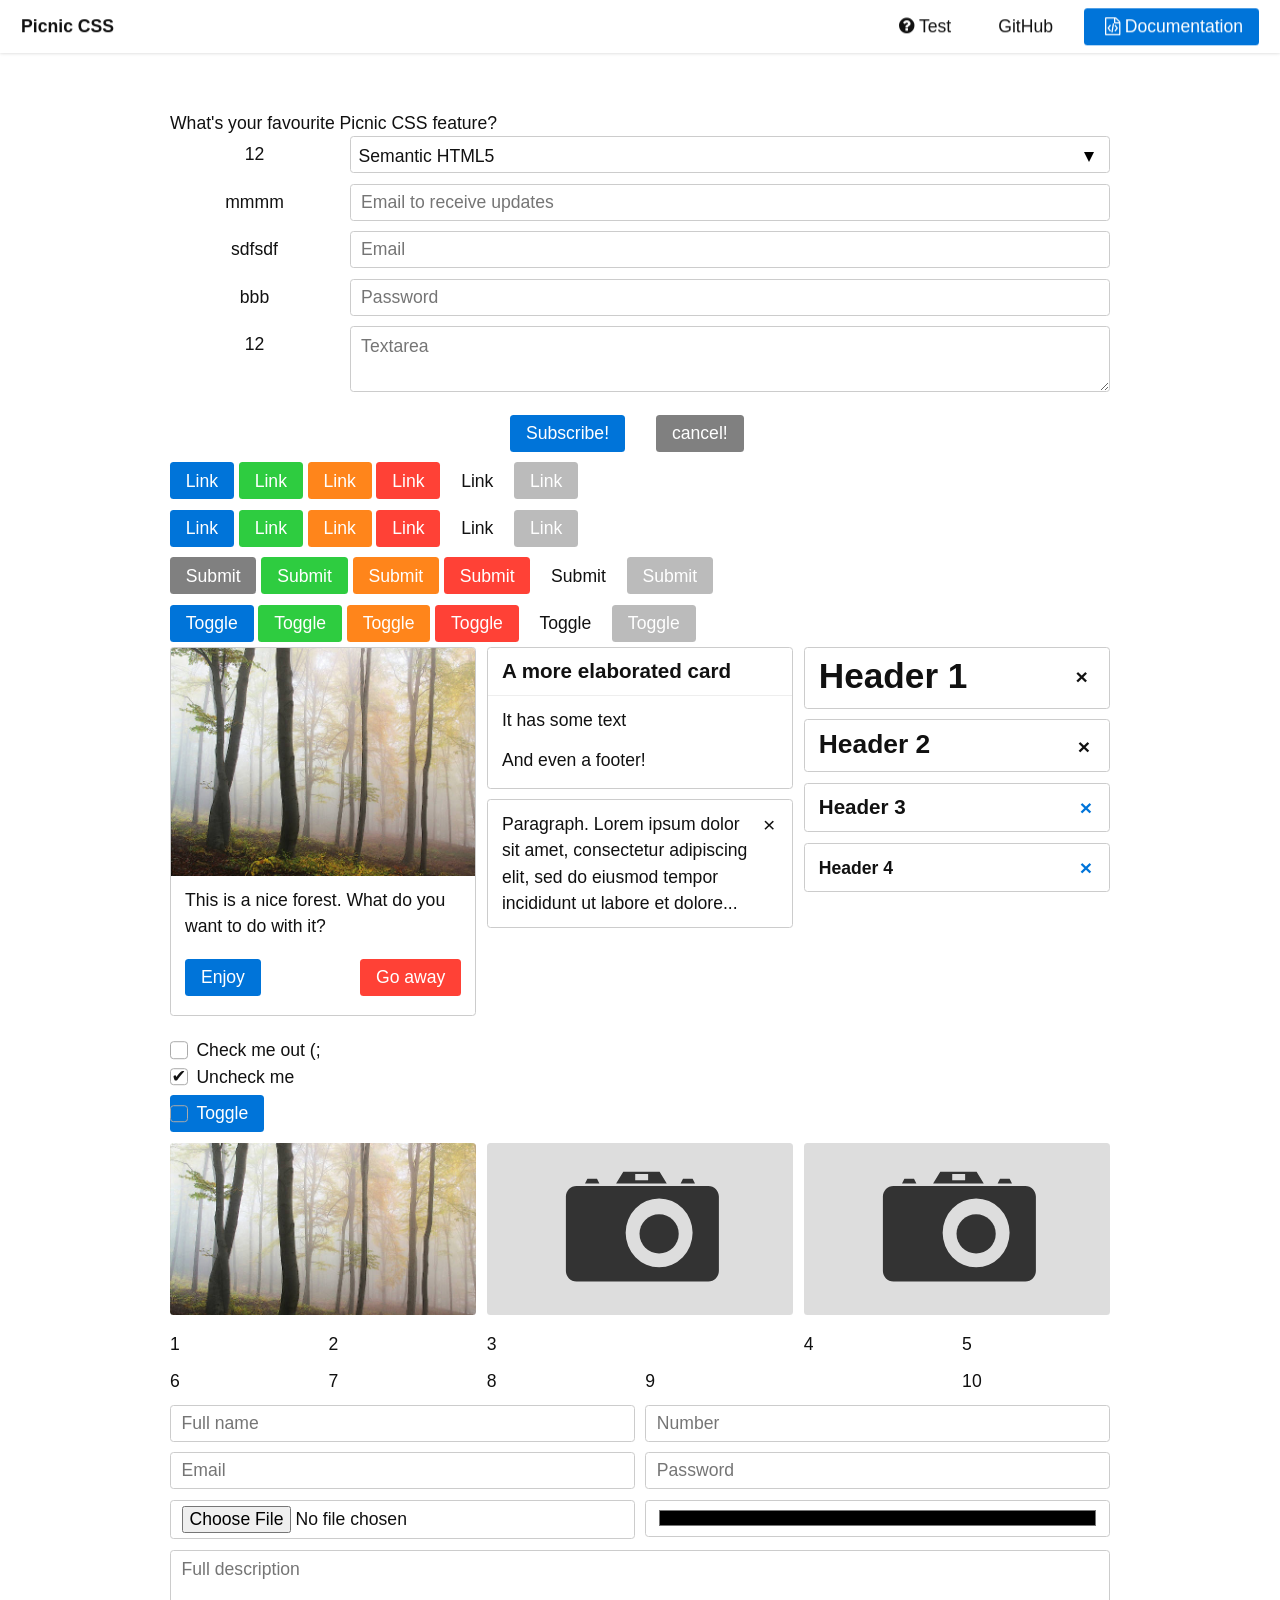
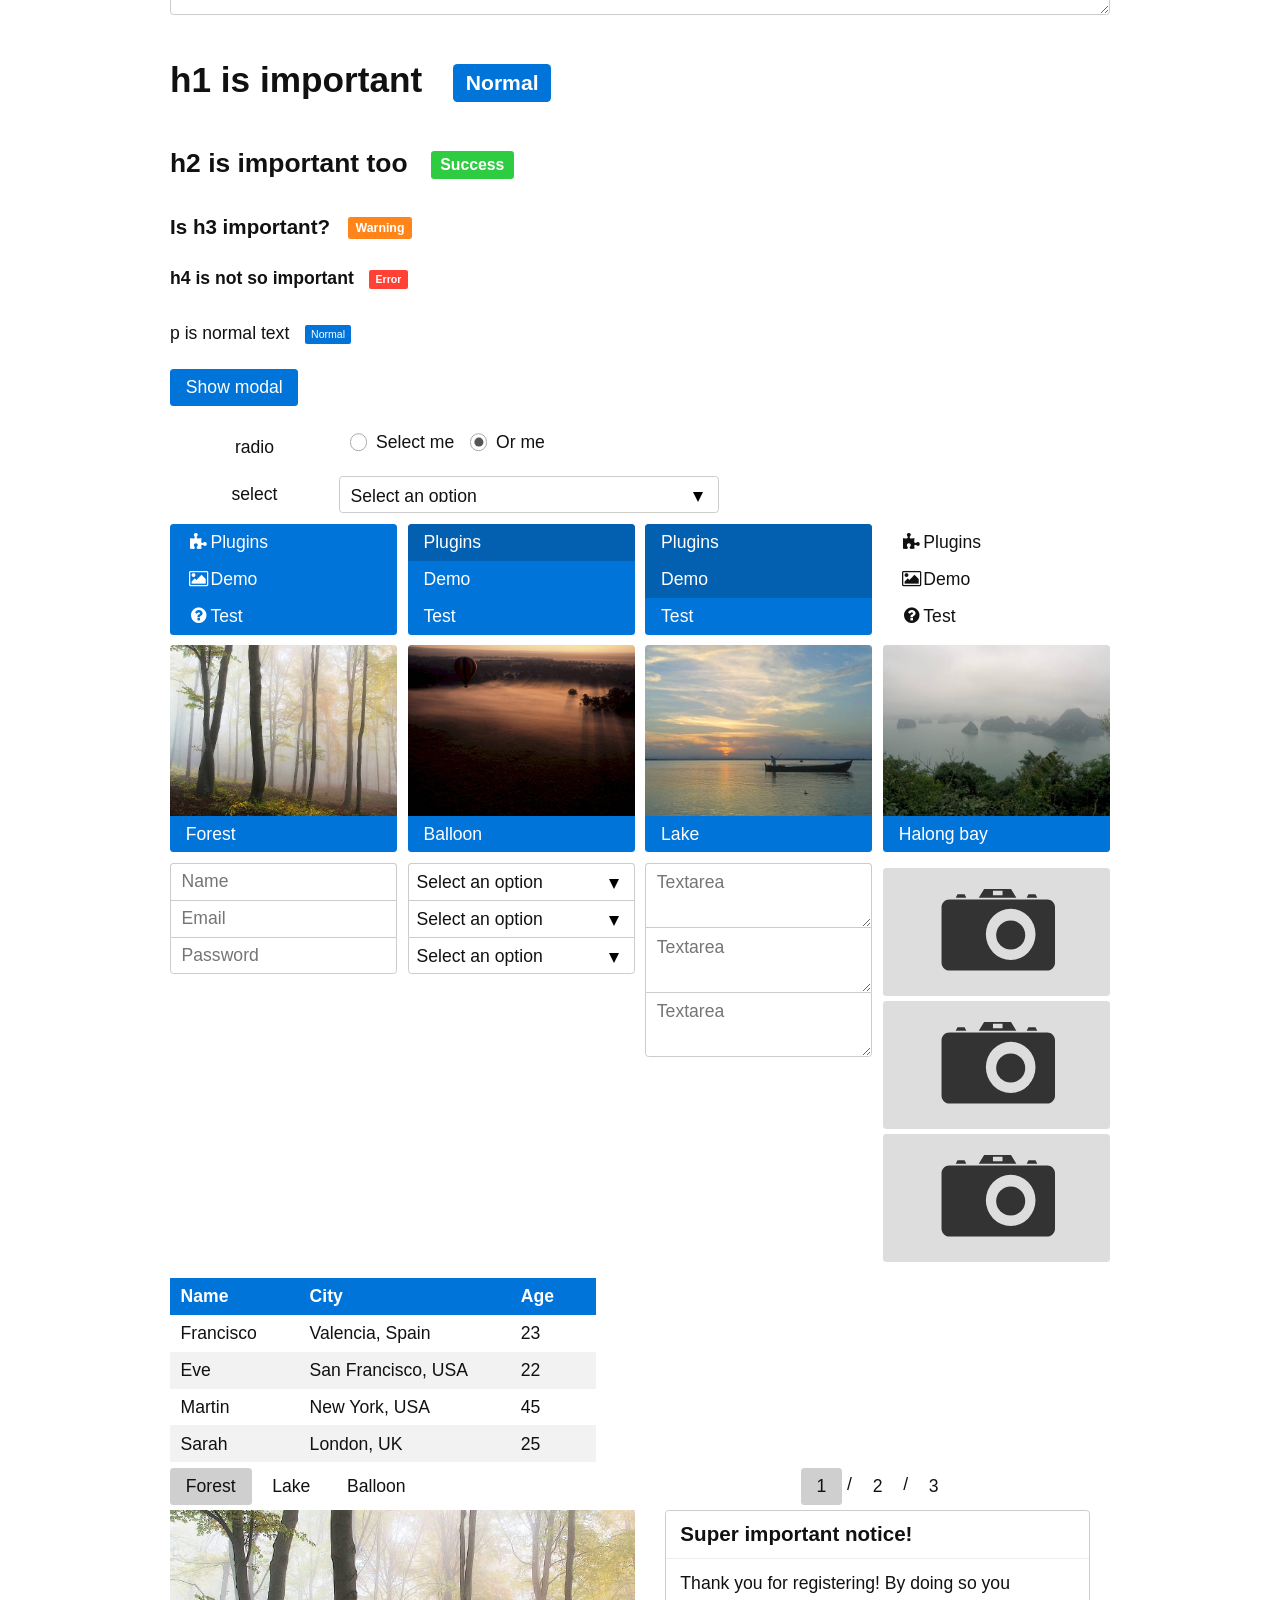
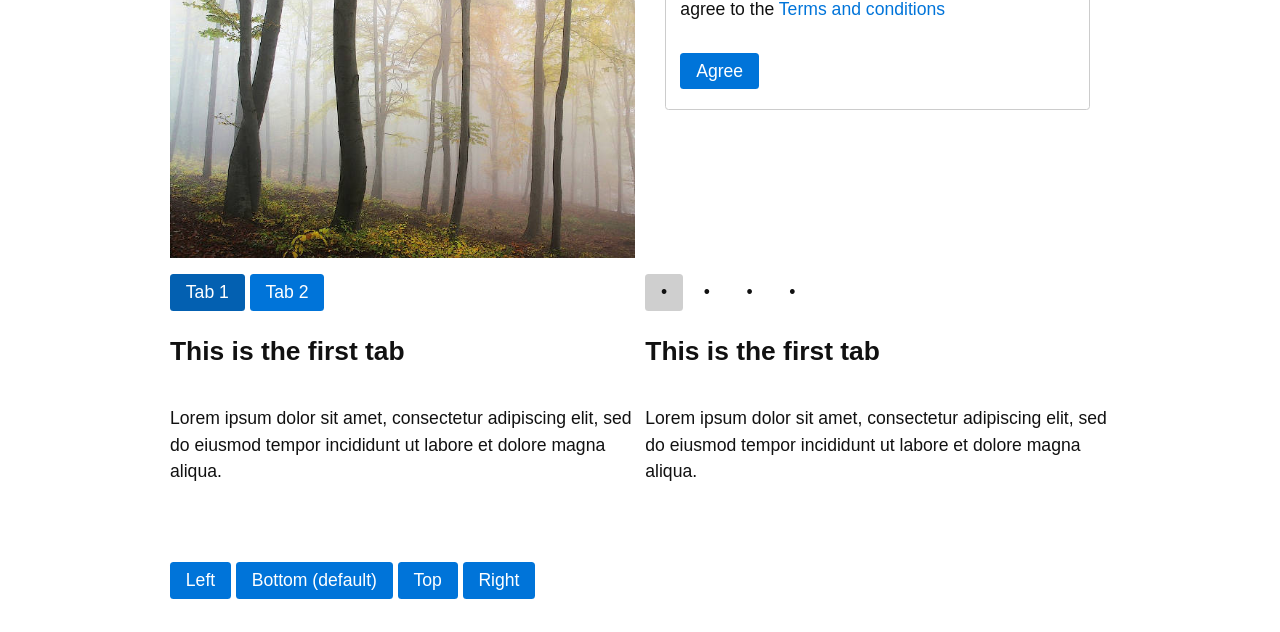
==== demo.html @ d418fdb7 "css" ====
<!DOCTYPE html>
<html lang="en">

<head>
    <title>Picnic CSS Testing</title>
    <meta charset="utf-8">
    <meta name="viewport" content="width=device-width, initial-scale=1">
    <meta name="keywords" content="css, library, picnic, picnicss, light">
    <meta name="description" content="A lightweight CSS library">
    <link rel="stylesheet" href="vendor/css/picnic.min.css">
    <link rel="stylesheet" href="vendor/css/fontello.css">
    <link rel="stylesheet" media="bogus">
    <link rel="stylesheet" href="css/main.css">

    <style>
        .intro {
            padding: 10px;
            max-width: 960px;
            width: 100%;
            margin: 100px auto 500px;
        }

        a.top {
            font-size: 0;
            position: fixed;
            bottom: 0;
            right: 40px;
            font-weight: bold;
            width: 40px;
            padding: .3em 0;
            margin-bottom: 0;
            border-radius: .3em .3em 0 0;
            transition: all .3s ease;
        }

        a.top.visible {
            font-size: 1em;
        }
    </style>

</head>

<body>
<nav>
    <a href="/" class="brand"><span>Picnic CSS</span></a><input id="bmenu" type="checkbox" class="show"><label
        for="bmenu"
        class="burger toggle pseudo button">menu</label>
    <div class="menu"><a href="/tests" class="pseudo button icon-help-circled">Test</a>
        <a href="https://github.com/franciscop/picnic" target="_blank"
           class="pseudo button icon-g">GitHub</a>
        <a href="/documentation"
           class="button icon-file-code">Documentation</a>
    </div>
</nav>


<main class="intro test" id="home">

    <form>
        What's your favourite Picnic CSS feature?


        <div class="form-group">
            <label for="">12</label>
            <div>
                <select name="feature">
                    <option value="semantic"> Semantic HTML5</option>
                    <option value="lightweight"> Lightweight</option>
                    <option value="css3"> Only CSS3</option>
                    <option value="responsive"> Responsive</option>
                </select>
            </div>

        </div>

        <div class="form-group">

            <label for="">
                mmmm
            </label>
            <div>
                <input type="email" placeholder="Email to receive updates">
            </div>

        </div>
        <div class="form-group">
            <label for="">sdfsdf</label>
            <input type="email" placeholder="Email">
        </div>
        <div class="form-group">
            <label for="">bbb</label>
            <input type="password" placeholder="Password">

        </div>

        <div class="form-group">

            <label for="">12</label>
            <div for="">
                <textarea placeholder="Textarea"></textarea>
            </div>

        </div>

        <div class="form-button">
            <button class="primary"> Subscribe!</button>
            <button class="normal"> cancel!</button>

        </div>

    </form>

    <div>
        <a class="button">Link</a>
        <a class="button success">Link</a>
        <a class="button warning">Link</a>
        <a class="button error">Link</a>
        <a class="button pseudo">Link</a>
        <a class="button" disabled="">Link</a>
    </div>
    <div>
        <a class="button">Link</a>
        <a class="button success">Link</a>
        <a class="button warning">Link</a>
        <a class="button error">Link</a>
        <a class="button pseudo">Link</a>
        <a class="button" disabled="">Link</a>
    </div>
    <div>
        <input type="submit" class="normal" value="Submit">
        <input type="submit" class="success" value="Submit">
        <input type="submit" class="warning" value="Submit">
        <input type="submit" class="error" value="Submit">
        <input type="submit" class="pseudo" value="Submit">
        <input disabled="" type="submit" value="Submit">
    </div>
    <div>
        <label>
            <input type="checkbox">
            <span class="toggle button">Toggle</span>
        </label>
        <label>
            <input type="checkbox">
            <span class="toggle button success">Toggle</span>
        </label>
        <label>
            <input type="checkbox">
            <span class="toggle button warning">Toggle</span>
        </label>
        <label>
            <input type="checkbox">
            <span class="toggle button error">Toggle</span>
        </label>
        <label>
            <input type="checkbox">
            <span class="toggle button pseudo">Toggle</span>
        </label>
        <label>
            <input disabled="" type="checkbox">
            <span disabled="" class="toggle button">Toggle</span>
        </label>


    </div>


    <div class="flex three">
        <div>
            <article class="card">
                <img src="web/img/forest.jpg">
                <section>This is a nice forest. What do you want to do with it?</section>
                <footer>
                    <button>Enjoy</button>
                    <button class="dangerous">Go away</button>
                </footer>
            </article>
        </div>
        <div>
            <article class="card">
                <header>
                    <h3>A more elaborated card</h3>
                </header>
                <section>It has some text</section>
                <footer>
                    And even a footer!
                </footer>
            </article>
            <div>
                <input type="checkbox" id="cardtoggle">
                <article class="card">
                    <p>Paragraph. Lorem ipsum dolor sit amet, consectetur adipiscing elit, sed do eiusmod tempor
                        incididunt ut labore
                        et dolore...</p>
                    <label for="cardtoggle" class="close">×
                    </label></article>
            </div>
        </div>
        <div>
            <input id="cardtoggle2" type="checkbox" name="name">
            <article class="card">
                <header>
                    <h1>Header 1</h1>
                    <label for="cardtoggle2" class="close">×
                    </label></header>
            </article>
            <input id="cardtoggle3" type="checkbox" name="name2">
            <article class="card">
                <header>
                    <h2>Header 2</h2>
                    <label for="cardtoggle3" class="close">×</label>
                </header>
            </article>
            <article class="card">
                <header>
                    <h3>Header 3</h3>
                    <a class="close">×</a>
                </header>
            </article>
            <article class="card">
                <header>
                    <h4>Header 4</h4>
                    <a class="close">×</a>
                </header>
            </article>
        </div>
    </div>

    <div>
        <label>
            <input type="checkbox">
            <span class="checkable">Check me out (;</span>
        </label>
        <div>
            <input id="checktest" type="checkbox" checked>
            <label for="checktest" class="checkable">Uncheck me</label>
        </div>

        <label>
            <input type="checkbox">
            <span class="toggle checkable button">Toggle</span>
        </label>
    </div>


    <div class="flex three">
        <div>
            <label class="dropimage" style="background-image: url('web/img/forest.jpg');">
                <input name="filea" title="Drop image or click me" type="file">
            </label>
        </div>
        <div>
            <label class="dropimage">
                <input name="fileb" title="Drop image or click me" type="file">
            </label>
        </div>
        <div>
            <label class="dropimage">
                <input name="filec" title="Drop image or click me" type="file">
            </label>
        </div>
    </div>

    <div class="flex two four-500 six-800 demo">
        <div><span>1</span></div>
        <div><span>2</span></div>
        <div class="full half-500 third-800"><span>3</span></div>
        <div><span>4</span></div>
        <div><span>5</span></div>
        <div><span>6</span></div>
        <div><span>7</span></div>
        <div><span>8</span></div>
        <div><span>9</span></div>
        <div class="off-half off-fourth-500 off-sixth-800"><span>10</span></div>
    </div>

    <div>

        <div class="flex two">
            <div>
                <input placeholder="Full name"/>
            </div>
            <div>
                <input type="number" placeholder="Number"/>
            </div>
        </div>
        <div class="flex two">
            <div>
                <input type="email" placeholder="Email"/>
            </div>
            <div>
                <input type="password" placeholder="Password"/>
            </div>
        </div>
        <div class="flex two">
            <div>
                <input type="file"/>
            </div>
            <div>
                <input type="color"/>
            </div>
        </div>

        <div class="flex one">
            <div>
                <textarea placeholder="Full description"></textarea>
            </div>
        </div>

    </div>

    <div>
        <h1>h1 is important
            <span class="label">Normal</span>
        </h1>
        <h2>h2 is important too
            <span class="label success">Success</span>
        </h2>
        <h3>Is h3 important?
            <span class="label warning">Warning</span>
        </h3>
        <h4>h4 is not so important
            <span class="label error">Error</span>
        </h4>
        <p>p is normal text
            <span class="label">Normal</span>
        </p>
    </div>


    <p>
        <label for="modal_1" class="button">
            Show modal
        </label>
    </p>

    <div class="modal">
        <input id="modal_1" type="checkbox"/>
        <label for="modal_1" class="overlay"></label>
        <article>
            <header>
                <h3>Great offer</h3>
                <label for="modal_1" class="close">×</label>
            </header>
            <section class="content">
                We have a special offer for you. I am sure you will love it! However this does look spammy...
            </section>
            <footer>
                <a class="button" href="#">See offer</a>
                <label for="modal_1" class="button dangerous">
                    Cancel
                </label>
            </footer>
        </article>
    </div>

    <form action="/">
        <div class="form-group">
            <label for="">radio</label>
            <div>
                <label>
                    <input type='radio' name="radiodemo">
                    <span class="checkable">Select me</span>
                </label>

                <label>
                    <input checked type='radio' name="radiodemo">
                    <span class="checkable">Or me</span>
                </label>
            </div>
        </div>
        <div class="form-group">
            <label>select</label>
            <div class="flex two">
                <select>
                    <option>Select an option</option>
                    <option>Good option</option>
                    <option>Nice option</option>
                    <option>Cheap option</option>
                </select>
            </div>
        </div>
    </form>

    <div class="flex four">
        <div>
            <span class="stack button icon-puzzle">Plugins</span>
            <span class="stack button icon-picture">Demo</span>
            <span class="stack button icon-help-circled">Test</span>
        </div>
        <div>
            <label class="stack">
                <input type="radio" name="stack" checked="">
                <span class="button toggle icon-puzzle">Plugins</span>
            </label>
            <label class="stack">
                <input type="radio" name="stack">
                <span class="button toggle icon-picture">Demo</span>
            </label>
            <label class="stack">
                <input type="radio" name="stack">
                <span class="button toggle icon-help-circled">Test</span>
            </label>
        </div>
        <div>
            <label class="stack">
                <input type="checkbox" checked="">
                <span class="button toggle icon-puzzle">Plugins</span>
            </label>
            <label class="stack">
                <input type="checkbox" checked="">
                <span class="button toggle icon-picture">Demo</span>
            </label>
            <label class="stack">
                <input type="checkbox">
                <span class="button toggle icon-help-circled">Test</span>
            </label>
        </div>
        <div>
            <span class="stack pseudo button icon-puzzle">Plugins</span>
            <span class="stack pseudo button icon-picture">Demo</span>
            <span class="stack pseudo button icon-help-circled">Test</span>
        </div>
    </div>

    <div class="flex four">
        <div>
            <img class="stack" src="web/img/forest.jpg">
            <a class="stack button">Forest</a>
        </div>
        <div>
            <img class="stack" src="web/img/balloon.jpg">
            <a class="stack button">Balloon</a>
        </div>
        <div>
            <img class="stack" src="web/img/lake.jpg">
            <a class="stack button">Lake</a>
        </div>
        <div>
            <img class="stack" src="web/img/halong.jpg">
            <a class="stack button">Halong bay</a>
        </div>
    </div>

    <div class="flex four">
        <div>
            <input class="stack" placeholder="Name">
            <input class="stack" type="email" placeholder="Email">
            <input class="stack" type="password" placeholder="Password">
        </div>
        <div>
            <select class="stack">
                <option>Select an option</option>
                <option>Good option</option>
                <option>Nice option</option>
                <option>Cheap option</option>
            </select>
            <select class="stack">
                <option>Select an option</option>
                <option>Good option</option>
                <option>Nice option</option>
                <option>Cheap option</option>
            </select>
            <select class="stack">
                <option>Select an option</option>
                <option>Good option</option>
                <option>Nice option</option>
                <option>Cheap option</option>
            </select>
        </div>
        <div>
            <textarea class="stack" placeholder="Textarea"></textarea>
            <textarea class="stack" placeholder="Textarea"></textarea>
            <textarea class="stack" placeholder="Textarea"></textarea>
        </div>
        <div>
            <label class="dropimage stack">
                <input name="filea" title="Drop image or click me" type="file">
            </label>
            <label class="dropimage stack">
                <input name="filea" title="Drop image or click me" type="file">
            </label>
            <label class="dropimage stack">
                <input name="filea" title="Drop image or click me" type="file">
            </label>
        </div>
    </div>

    <table class="primary">
        <thead>
        <tr>
            <th>Name</th>
            <th>City</th>
            <th>Age</th>
        </tr>
        </thead>
        <tbody>
        <tr>
            <td>Francisco</td>
            <td>Valencia, Spain</td>
            <td>23</td>
        </tr>
        <tr>
            <td>Eve</td>
            <td>San Francisco, USA</td>
            <td>22</td>
        </tr>
        <tr>
            <td>Martin</td>
            <td>New York, USA</td>
            <td>45</td>
        </tr>
        <tr>
            <td>Sarah</td>
            <td>London, UK</td>
            <td>25</td>
        </tr>
        </tbody>
    </table>


    <div class="flex two">
        <div>
            <div class="tabs three">
                <input id="tab-1" type="radio" name="tabgroupB" checked="">
                <label class="pseudo button toggle" for="tab-1">Forest</label>
                <input id="tab-2" type="radio" name="tabgroupB">
                <label class="pseudo button toggle" for="tab-2">Lake</label>
                <input id="tab-3" type="radio" name="tabgroupB">
                <label class="pseudo button toggle" for="tab-3">Balloon</label>
                <div class="row">
                    <div>
                        <img src="web/img/forest.jpg">
                    </div>

                    <div>
                        <img src="web/img/lake.jpg">
                    </div>

                    <div>
                        <img src="web/img/balloon.jpg">
                    </div>
                </div>
            </div>
        </div>
        <div>
            <div class="tabs three" style="text-align: center;">
                <input id="tabC-1" type="radio" name="tabgroupC" checked="">
                <label class="pseudo button toggle" for="tabC-1">1</label> /
                <input id="tabC-2" type="radio" name="tabgroupC">
                <label class="pseudo button toggle" for="tabC-2">2</label> /
                <input id="tabC-3" type="radio" name="tabgroupC">
                <label class="pseudo button toggle" for="tabC-3">3</label>
                <div class="row">
                    <div>
                        <div class="card" style="margin: 0 20px;">
                            <header>
                                <h3>Super important notice!</h3>
                            </header>
                            <p>Thank you for registering! By doing so you agree to the <a href="#">Terms and
                                conditions</a></p>
                            <footer>
                                <label class="button" for="tabC-2">Agree</label>
                            </footer>
                        </div>
                    </div>

                    <div>
                        <div class="card" style="margin: 0 20px;">
                            <header>
                                <h3>Your basic data</h3>
                            </header>
                            <section>
                                <input type="text" placeholder="Full Name">
                            </section>
                            <section>
                                <div class="select">
                                    <select>
                                        <option>Where did you find us?</option>
                                        <option>Facebook</option>
                                        <option>Twitter</option>
                                        <option>Linkedin</option>
                                    </select>
                                </div>
                            </section>
                            <footer>
                                <label class="button" for="tabC-3">Next</label>
                                <label class="button dangerous" for="tabC-1">Back</label>
                            </footer>
                        </div>
                    </div>

                    <div>
                        <div class="card" style="margin: 0 20px;">
                            <header>
                                <h3>Create account</h3>
                            </header>
                            <section>
                                <input type="email" placeholder="Email">
                            </section>
                            <section>
                                <input type="password" placeholder="Password">
                            </section>
                            <footer>
                                <button class="success">Finish!</button>
                                <label class="button dangerous" for="tabC-2">Back</label>
                            </footer>
                        </div>
                    </div>
                </div>
            </div>
        </div>


        <div>
            <div class="tabs two">
                <input id="tabA-1" type="radio" name="tabgroupA" checked="">
                <label class="button toggle" for="tabA-1">Tab 1</label>
                <input id="tabA-2" type="radio" name="tabgroupA">
                <label class="button toggle" for="tabA-2">Tab 2</label>
                <div class="row">
                    <div class="tab">
                        <div>
                            <h2>This is the first tab</h2>
                            <p>
                                Lorem ipsum dolor sit amet, consectetur adipiscing elit, sed do eiusmod tempor
                                incididunt ut labore et dolore magna aliqua.
                            </p>
                        </div>
                    </div>

                    <div class="tab">
                        <div>
                            <h2>This is the second tab</h2>
                            <p>
                                Ut enim ad minim veniam, quis nostrud exercitation ullamco laboris nisi ut aliquip
                                ex ea commodo consequat. Duis aute irure
                                dolor in reprehenderit in voluptate velit esse cillum dolore eu fugiat nulla
                                pariatur.
                            </p>
                        </div>
                    </div>
                </div>
            </div>

        </div>
        <div>

            <div class="tabs four">
                <input id="tabD-1" type="radio" name="tabgroupD" checked="">
                <label class="pseudo button toggle" for="tabD-1">•</label>
                <input id="tabD-2" type="radio" name="tabgroupD">
                <label class="pseudo button toggle" for="tabD-2">•</label>
                <input id="tabD-3" type="radio" name="tabgroupD">
                <label class="pseudo button toggle" for="tabD-3">•</label>
                <input id="tabD-4" type="radio" name="tabgroupD">
                <label class="pseudo button toggle" for="tabD-4">•</label>
                <div class="row">
                    <div class="tab">
                        <div>
                            <h2>This is the first tab</h2>
                            <p>
                                Lorem ipsum dolor sit amet, consectetur adipiscing elit, sed do eiusmod tempor
                                incididunt ut labore et dolore magna aliqua.
                            </p>
                        </div>
                    </div>

                    <div class="tab">
                        <div>
                            <h2>This is the second tab</h2>
                            <p>
                                Ut enim ad minim veniam, quis nostrud exercitation ullamco laboris nisi ut aliquip
                                ex ea commodo consequat. Duis aute irure
                                dolor in reprehenderit in voluptate velit esse cillum dolore eu fugiat nulla
                                pariatur.
                            </p>
                        </div>
                    </div>
                    <div class="tab">
                        <div>
                            <h2>This is the third tab</h2>
                            <p>
                                Lorem ipsum dolor sit amet, consectetur adipiscing elit, sed do eiusmod tempor
                                incididunt ut labore et dolore magna aliqua.
                            </p>
                        </div>
                    </div>

                    <div class="tab">
                        <div>
                            <h2>This is the fourth tab</h2>
                            <p>
                                Ut enim ad minim veniam, quis nostrud exercitation ullamco laboris nisi ut aliquip
                                ex ea commodo consequat. Duis aute irure
                                dolor in reprehenderit in voluptate velit esse cillum dolore eu fugiat nulla
                                pariatur.
                            </p>
                        </div>
                    </div>
                </div>
            </div>
        </div>
    </div>


    <p>
        <button data-tooltip="This is a great tooltip" class="tooltip-left">
            Left
        </button>
        <button data-tooltip="This is a great tooltip">
            Bottom (default)
        </button>
        <button data-tooltip="This is a great tooltip" class="tooltip-top">
            Top
        </button>
        <button data-tooltip="This is a great tooltip" class="tooltip-right">
            Right
        </button>
    </p>

</main>

<a href="#home" tabindex="-1" class="top button ">▲</a>

</body>

<script src="http://libs.baidu.com/jquery/1.9.1/jquery.min.js"></script>
<script>window.jQuery || document.write('<script src="js/vendor/jquery.min.js"><\/script>')</script>
<script src="js/util.js"></script>

<script>

    $([window]).on('scroll', function () {
        var top = this.scrollY || document.documentElement.scrollTop;
        console.log(top)
        $('.top').toggleClass('visible', top > 1000);
    }).trigger('scroll');

</script>
</html>
---- vendor/css/picnic.min.css ----
/* Picnic CSS v6.4.0 http://picnicss.com/ */
html{font-family:sans-serif;-ms-text-size-adjust:100%;-webkit-text-size-adjust:100%}body{margin:0}article,aside,details,figcaption,figure,footer,header,hgroup,main,nav,section,summary{display:block}audio,canvas,progress,video{display:inline-block;vertical-align:baseline}audio:not([controls]){display:none;height:0}[hidden],template{display:none}a{background:transparent}a:active,a:hover{outline:0}abbr[title]{border-bottom:1px dotted}b,strong{font-weight:bold}dfn{font-style:italic}h1{font-size:2em;margin:0.67em 0}mark{background:#ff0;color:#000}small{font-size:80%}sub,sup{font-size:75%;line-height:0;position:relative;vertical-align:baseline}sup{top:-0.5em}sub{bottom:-0.25em}img{border:0}svg:not(:root){overflow:hidden}figure{margin:1em 40px}hr{-moz-box-sizing:content-box;box-sizing:content-box;height:0}pre{overflow:auto}code,kbd,pre,samp{font-family:monospace, monospace;font-size:1em}button,input,optgroup,select,textarea{color:inherit;font:inherit;margin:0}button{overflow:visible}button,select{text-transform:none}button,html input[type="button"],input[type="reset"],input[type="submit"]{-webkit-appearance:button;cursor:pointer}button[disabled],input[disabled]{cursor:default}button::-moz-focus-inner,input::-moz-focus-inner{border:0;padding:0}input{line-height:normal}input[type="checkbox"],input[type="radio"]{box-sizing:border-box;padding:0}input[type="number"]::-webkit-inner-spin-button,input[type="number"]::-webkit-outer-spin-button{height:auto}input[type="search"]::-webkit-search-cancel-button,input[type="search"]::-webkit-search-decoration{-webkit-appearance:none}fieldset{border:0;padding:0}legend{border:0;padding:0}textarea{overflow:auto}optgroup{font-weight:bold}table{border-collapse:collapse;border-spacing:0}td,th{padding:0}*{box-sizing:inherit}html,body{font-family:Arial, Helvetica, sans-serif;box-sizing:border-box;height:100%}body{color:#111;font-size:1.1em;line-height:1.5;background:#fff}main{display:block}h1,h2,h3,h4,h5,h6{margin:0;padding:.6em 0}li{margin:0 0 .3em}a{color:#0074d9;text-decoration:none;box-shadow:none;transition:all 0.3s}code{padding:.3em .6em;font-size:.8em;background:#f5f5f5}pre{text-align:left;padding:.3em .6em;background:#f5f5f5;border-radius:.2em}pre code{padding:0}blockquote{padding:0 0 0 1em;margin:0 0 0 .1em;box-shadow:inset 5px 0 rgba(17,17,17,0.3)}label{cursor:pointer}[class^="icon-"]:before,[class*=" icon-"]:before{margin:0 .6em 0 0}i[class^="icon-"]:before,i[class*=" icon-"]:before{margin:0}.label,[data-tooltip]:after,button,.button,[type=submit],.dropimage{display:inline-block;text-align:center;margin:0;padding:.3em .9em;vertical-align:middle;background:#0074d9;color:#fff;border:0;border-radius:.2em;width:auto;-webkit-touch-callout:none;-webkit-user-select:none;-khtml-user-select:none;-moz-user-select:none;-ms-user-select:none;user-select:none}.success.label,.success[data-tooltip]:after,button.success,.success.button,.success[type=submit],.success.dropimage{background:#2ecc40}.warning.label,.warning[data-tooltip]:after,button.warning,.warning.button,.warning[type=submit],.warning.dropimage{background:#ff851b}.error.label,.error[data-tooltip]:after,button.error,.error.button,.error[type=submit],.error.dropimage{background:#ff4136}.pseudo.label,.pseudo[data-tooltip]:after,button.pseudo,.pseudo.button,.pseudo[type=submit],.pseudo.dropimage{background:transparent;color:#111}.label,[data-tooltip]:after{font-size:.6em;padding:.4em .6em;margin-left:1em;line-height:1}button,.button,[type=submit],.dropimage{margin:.3em 0;cursor:pointer;transition:all 0.3s;border-radius:.2em;height:auto;box-shadow:0 0 transparent inset}button:hover,.button:hover,[type=submit]:hover,.dropimage:hover,button:focus,.button:focus,[type=submit]:focus,.dropimage:focus{box-shadow:inset 0 0 0 99em rgba(255,255,255,0.2);border:0}button.pseudo:hover,.pseudo.button:hover,.pseudo[type=submit]:hover,.pseudo.dropimage:hover,button.pseudo:focus,.pseudo.button:focus,.pseudo[type=submit]:focus,.pseudo.dropimage:focus{box-shadow:inset 0 0 0 99em rgba(17,17,17,0.1)}button.active,.active.button,.active[type=submit],.active.dropimage,button:active,.button:active,[type=submit]:active,.dropimage:active,button.pseudo:active,.pseudo.button:active,.pseudo[type=submit]:active,.pseudo.dropimage:active{box-shadow:inset 0 0 0 99em rgba(17,17,17,0.2)}button[disabled],[disabled].button,[disabled][type=submit],[disabled].dropimage{cursor:default;box-shadow:none;background:#bbb}:checked+.toggle,:checked+.toggle:hover{box-shadow:inset 0 0 0 99em rgba(17,17,17,0.2)}[type]+.toggle{padding:.3em .9em;margin-right:0}[type]+.toggle:after,[type]+.toggle:before{display:none}input,textarea,.select select{line-height:1.5;margin:0;height:2.1em;padding:.3em .6em;border:1px solid #ccc;background-color:#fff;border-radius:.2em;transition:all 0.3s;width:100%}input:focus,textarea:focus,.select select:focus{border:1px solid #0074d9;outline:0}textarea{height:auto}[type=file],[type=color]{cursor:pointer}[type=file]{height:auto}select{background:#fff url([data-uri]) no-repeat scroll 95% center/10px 15px;background-position:calc(100% - 15px) center;border:1px solid #ccc;border-radius:.2em;cursor:pointer;width:100%;height:2.1em;box-sizing:border-box;padding:.3em .45em;transition:all .3s;-moz-appearance:none;-webkit-appearance:none;appearance:none}select::-ms-expand{display:none}select:focus,select:active{border:1px solid #0074d9;transition:outline 0s}select:-moz-focusring{color:transparent;text-shadow:0 0 0 #111}select option{font-size:inherit;padding:.3em .45em}[type=radio],[type=checkbox]{opacity:0;width:0;position:absolute;display:inline-block}[type=radio]+.checkable:hover:before,[type=checkbox]+.checkable:hover:before,[type=radio]:focus+.checkable:before,[type=checkbox]:focus+.checkable:before{border:1px solid #0074d9}[type=radio]+.checkable,[type=checkbox]+.checkable{position:relative;cursor:pointer;padding-left:1.5em;margin-right:.6em}[type=radio]+.checkable:before,[type=checkbox]+.checkable:before,[type=radio]+.checkable:after,[type=checkbox]+.checkable:after{content:'';position:absolute;display:inline-block;left:0;top:50%;transform:translateY(-50%);font-size:1em;line-height:1em;color:transparent;font-family:sans;text-align:center;box-sizing:border-box;width:1em;height:1em;border-radius:50%;transition:all 0.3s}[type=radio]+.checkable:before,[type=checkbox]+.checkable:before{border:1px solid #aaa}[type=radio]:checked+.checkable:after,[type=checkbox]:checked+.checkable:after{background:#555;transform:scale(0.5) translateY(-100%)}[type=checkbox]+.checkable:before{border-radius:.2em}[type=checkbox]+.checkable:after{content:"✔";background:none;transform:scale(2) translateY(-25%);visibility:hidden;opacity:0}[type=checkbox]:checked+.checkable:after{color:#111;background:none;transform:translateY(-50%);transition:all 0.3s;visibility:visible;opacity:1}table{text-align:left}td,th{padding:.3em 2.4em .3em .6em}th{text-align:left;font-weight:900;color:#fff;background-color:#0074d9}.success th{background-color:#2ecc40}.warning th{background-color:#ff851b}.error th{background-color:#ff4136}.dull th{background-color:#aaa}tr:nth-child(even){background:rgba(0,0,0,0.05)}.flex{display:-ms-flexbox;display:flex;margin-left:-0.6em;width:calc(100% + .6em);flex-wrap:wrap;transition:all .3s ease}.flex>*{box-sizing:border-box;flex:1 1 auto;padding-left:.6em;padding-bottom:.6em}.flex[class*="one"]>*,.flex[class*="two"]>*,.flex[class*="three"]>*,.flex[class*="four"]>*,.flex[class*="five"]>*,.flex[class*="six"]>*,.flex[class*="seven"]>*,.flex[class*="eight"]>*,.flex[class*="nine"]>*,.flex[class*="ten"]>*,.flex[class*="eleven"]>*,.flex[class*="twelve"]>*{flex-grow:0}.flex.grow>*{flex-grow:1}.center{justify-content:center}.one>*{width:100%}.two>*{width:50%}.three>*{width:33.33333%}.four>*{width:25%}.five>*{width:20%}.six>*{width:16.66666%}.seven>*{width:14.28571%}.eight>*{width:12.5%}.nine>*{width:11.11111%}.ten>*{width:10%}.eleven>*{width:9.09091%}.twelve>*{width:8.33333%}@media all and (min-width: 500px){.one-500>*{width:100%}.two-500>*{width:50%}.three-500>*{width:33.33333%}.four-500>*{width:25%}.five-500>*{width:20%}.six-500>*{width:16.66666%}.seven-500>*{width:14.28571%}.eight-500>*{width:12.5%}.nine-500>*{width:11.11111%}.ten-500>*{width:10%}.eleven-500>*{width:9.09091%}.twelve-500>*{width:8.33333%}}@media all and (min-width: 600px){.one-600>*{width:100%}.two-600>*{width:50%}.three-600>*{width:33.33333%}.four-600>*{width:25%}.five-600>*{width:20%}.six-600>*{width:16.66666%}.seven-600>*{width:14.28571%}.eight-600>*{width:12.5%}.nine-600>*{width:11.11111%}.ten-600>*{width:10%}.eleven-600>*{width:9.09091%}.twelve-600>*{width:8.33333%}}@media all and (min-width: 700px){.one-700>*{width:100%}.two-700>*{width:50%}.three-700>*{width:33.33333%}.four-700>*{width:25%}.five-700>*{width:20%}.six-700>*{width:16.66666%}.seven-700>*{width:14.28571%}.eight-700>*{width:12.5%}.nine-700>*{width:11.11111%}.ten-700>*{width:10%}.eleven-700>*{width:9.09091%}.twelve-700>*{width:8.33333%}}@media all and (min-width: 800px){.one-800>*{width:100%}.two-800>*{width:50%}.three-800>*{width:33.33333%}.four-800>*{width:25%}.five-800>*{width:20%}.six-800>*{width:16.66666%}.seven-800>*{width:14.28571%}.eight-800>*{width:12.5%}.nine-800>*{width:11.11111%}.ten-800>*{width:10%}.eleven-800>*{width:9.09091%}.twelve-800>*{width:8.33333%}}@media all and (min-width: 900px){.one-900>*{width:100%}.two-900>*{width:50%}.three-900>*{width:33.33333%}.four-900>*{width:25%}.five-900>*{width:20%}.six-900>*{width:16.66666%}.seven-900>*{width:14.28571%}.eight-900>*{width:12.5%}.nine-900>*{width:11.11111%}.ten-900>*{width:10%}.eleven-900>*{width:9.09091%}.twelve-900>*{width:8.33333%}}@media all and (min-width: 1000px){.one-1000>*{width:100%}.two-1000>*{width:50%}.three-1000>*{width:33.33333%}.four-1000>*{width:25%}.five-1000>*{width:20%}.six-1000>*{width:16.66666%}.seven-1000>*{width:14.28571%}.eight-1000>*{width:12.5%}.nine-1000>*{width:11.11111%}.ten-1000>*{width:10%}.eleven-1000>*{width:9.09091%}.twelve-1000>*{width:8.33333%}}@media all and (min-width: 1100px){.one-1100>*{width:100%}.two-1100>*{width:50%}.three-1100>*{width:33.33333%}.four-1100>*{width:25%}.five-1100>*{width:20%}.six-1100>*{width:16.66666%}.seven-1100>*{width:14.28571%}.eight-1100>*{width:12.5%}.nine-1100>*{width:11.11111%}.ten-1100>*{width:10%}.eleven-1100>*{width:9.09091%}.twelve-1100>*{width:8.33333%}}@media all and (min-width: 1200px){.one-1200>*{width:100%}.two-1200>*{width:50%}.three-1200>*{width:33.33333%}.four-1200>*{width:25%}.five-1200>*{width:20%}.six-1200>*{width:16.66666%}.seven-1200>*{width:14.28571%}.eight-1200>*{width:12.5%}.nine-1200>*{width:11.11111%}.ten-1200>*{width:10%}.eleven-1200>*{width:9.09091%}.twelve-1200>*{width:8.33333%}}@media all and (min-width: 1300px){.one-1300>*{width:100%}.two-1300>*{width:50%}.three-1300>*{width:33.33333%}.four-1300>*{width:25%}.five-1300>*{width:20%}.six-1300>*{width:16.66666%}.seven-1300>*{width:14.28571%}.eight-1300>*{width:12.5%}.nine-1300>*{width:11.11111%}.ten-1300>*{width:10%}.eleven-1300>*{width:9.09091%}.twelve-1300>*{width:8.33333%}}@media all and (min-width: 1400px){.one-1400>*{width:100%}.two-1400>*{width:50%}.three-1400>*{width:33.33333%}.four-1400>*{width:25%}.five-1400>*{width:20%}.six-1400>*{width:16.66666%}.seven-1400>*{width:14.28571%}.eight-1400>*{width:12.5%}.nine-1400>*{width:11.11111%}.ten-1400>*{width:10%}.eleven-1400>*{width:9.09091%}.twelve-1400>*{width:8.33333%}}@media all and (min-width: 1500px){.one-1500>*{width:100%}.two-1500>*{width:50%}.three-1500>*{width:33.33333%}.four-1500>*{width:25%}.five-1500>*{width:20%}.six-1500>*{width:16.66666%}.seven-1500>*{width:14.28571%}.eight-1500>*{width:12.5%}.nine-1500>*{width:11.11111%}.ten-1500>*{width:10%}.eleven-1500>*{width:9.09091%}.twelve-1500>*{width:8.33333%}}@media all and (min-width: 1600px){.one-1600>*{width:100%}.two-1600>*{width:50%}.three-1600>*{width:33.33333%}.four-1600>*{width:25%}.five-1600>*{width:20%}.six-1600>*{width:16.66666%}.seven-1600>*{width:14.28571%}.eight-1600>*{width:12.5%}.nine-1600>*{width:11.11111%}.ten-1600>*{width:10%}.eleven-1600>*{width:9.09091%}.twelve-1600>*{width:8.33333%}}@media all and (min-width: 1700px){.one-1700>*{width:100%}.two-1700>*{width:50%}.three-1700>*{width:33.33333%}.four-1700>*{width:25%}.five-1700>*{width:20%}.six-1700>*{width:16.66666%}.seven-1700>*{width:14.28571%}.eight-1700>*{width:12.5%}.nine-1700>*{width:11.11111%}.ten-1700>*{width:10%}.eleven-1700>*{width:9.09091%}.twelve-1700>*{width:8.33333%}}@media all and (min-width: 1800px){.one-1800>*{width:100%}.two-1800>*{width:50%}.three-1800>*{width:33.33333%}.four-1800>*{width:25%}.five-1800>*{width:20%}.six-1800>*{width:16.66666%}.seven-1800>*{width:14.28571%}.eight-1800>*{width:12.5%}.nine-1800>*{width:11.11111%}.ten-1800>*{width:10%}.eleven-1800>*{width:9.09091%}.twelve-1800>*{width:8.33333%}}@media all and (min-width: 1900px){.one-1900>*{width:100%}.two-1900>*{width:50%}.three-1900>*{width:33.33333%}.four-1900>*{width:25%}.five-1900>*{width:20%}.six-1900>*{width:16.66666%}.seven-1900>*{width:14.28571%}.eight-1900>*{width:12.5%}.nine-1900>*{width:11.11111%}.ten-1900>*{width:10%}.eleven-1900>*{width:9.09091%}.twelve-1900>*{width:8.33333%}}@media all and (min-width: 2000px){.one-2000>*{width:100%}.two-2000>*{width:50%}.three-2000>*{width:33.33333%}.four-2000>*{width:25%}.five-2000>*{width:20%}.six-2000>*{width:16.66666%}.seven-2000>*{width:14.28571%}.eight-2000>*{width:12.5%}.nine-2000>*{width:11.11111%}.ten-2000>*{width:10%}.eleven-2000>*{width:9.09091%}.twelve-2000>*{width:8.33333%}}.full{width:100%}.half{width:50%}.third{width:33.33333%}.two-third{width:66.66666%}.fourth{width:25%}.three-fourth{width:75%}.fifth{width:20%}.two-fifth{width:40%}.three-fifth{width:60%}.four-fifth{width:80%}.sixth{width:16.66666%}.none{display:none}@media all and (min-width: 500px){.full-500{width:100%;display:block}.half-500{width:50%;display:block}.third-500{width:33.33333%;display:block}.two-third-500{width:66.66666%;display:block}.fourth-500{width:25%;display:block}.three-fourth-500{width:75%;display:block}.fifth-500{width:20%;display:block}.two-fifth-500{width:40%;display:block}.three-fifth-500{width:60%;display:block}.four-fifth-500{width:80%;display:block}.sixth-500{width:16.66666%;display:block}}@media all and (min-width: 600px){.full-600{width:100%;display:block}.half-600{width:50%;display:block}.third-600{width:33.33333%;display:block}.two-third-600{width:66.66666%;display:block}.fourth-600{width:25%;display:block}.three-fourth-600{width:75%;display:block}.fifth-600{width:20%;display:block}.two-fifth-600{width:40%;display:block}.three-fifth-600{width:60%;display:block}.four-fifth-600{width:80%;display:block}.sixth-600{width:16.66666%;display:block}}@media all and (min-width: 700px){.full-700{width:100%;display:block}.half-700{width:50%;display:block}.third-700{width:33.33333%;display:block}.two-third-700{width:66.66666%;display:block}.fourth-700{width:25%;display:block}.three-fourth-700{width:75%;display:block}.fifth-700{width:20%;display:block}.two-fifth-700{width:40%;display:block}.three-fifth-700{width:60%;display:block}.four-fifth-700{width:80%;display:block}.sixth-700{width:16.66666%;display:block}}@media all and (min-width: 800px){.full-800{width:100%;display:block}.half-800{width:50%;display:block}.third-800{width:33.33333%;display:block}.two-third-800{width:66.66666%;display:block}.fourth-800{width:25%;display:block}.three-fourth-800{width:75%;display:block}.fifth-800{width:20%;display:block}.two-fifth-800{width:40%;display:block}.three-fifth-800{width:60%;display:block}.four-fifth-800{width:80%;display:block}.sixth-800{width:16.66666%;display:block}}@media all and (min-width: 900px){.full-900{width:100%;display:block}.half-900{width:50%;display:block}.third-900{width:33.33333%;display:block}.two-third-900{width:66.66666%;display:block}.fourth-900{width:25%;display:block}.three-fourth-900{width:75%;display:block}.fifth-900{width:20%;display:block}.two-fifth-900{width:40%;display:block}.three-fifth-900{width:60%;display:block}.four-fifth-900{width:80%;display:block}.sixth-900{width:16.66666%;display:block}}@media all and (min-width: 1000px){.full-1000{width:100%;display:block}.half-1000{width:50%;display:block}.third-1000{width:33.33333%;display:block}.two-third-1000{width:66.66666%;display:block}.fourth-1000{width:25%;display:block}.three-fourth-1000{width:75%;display:block}.fifth-1000{width:20%;display:block}.two-fifth-1000{width:40%;display:block}.three-fifth-1000{width:60%;display:block}.four-fifth-1000{width:80%;display:block}.sixth-1000{width:16.66666%;display:block}}@media all and (min-width: 1100px){.full-1100{width:100%;display:block}.half-1100{width:50%;display:block}.third-1100{width:33.33333%;display:block}.two-third-1100{width:66.66666%;display:block}.fourth-1100{width:25%;display:block}.three-fourth-1100{width:75%;display:block}.fifth-1100{width:20%;display:block}.two-fifth-1100{width:40%;display:block}.three-fifth-1100{width:60%;display:block}.four-fifth-1100{width:80%;display:block}.sixth-1100{width:16.66666%;display:block}}@media all and (min-width: 1200px){.full-1200{width:100%;display:block}.half-1200{width:50%;display:block}.third-1200{width:33.33333%;display:block}.two-third-1200{width:66.66666%;display:block}.fourth-1200{width:25%;display:block}.three-fourth-1200{width:75%;display:block}.fifth-1200{width:20%;display:block}.two-fifth-1200{width:40%;display:block}.three-fifth-1200{width:60%;display:block}.four-fifth-1200{width:80%;display:block}.sixth-1200{width:16.66666%;display:block}}@media all and (min-width: 1300px){.full-1300{width:100%;display:block}.half-1300{width:50%;display:block}.third-1300{width:33.33333%;display:block}.two-third-1300{width:66.66666%;display:block}.fourth-1300{width:25%;display:block}.three-fourth-1300{width:75%;display:block}.fifth-1300{width:20%;display:block}.two-fifth-1300{width:40%;display:block}.three-fifth-1300{width:60%;display:block}.four-fifth-1300{width:80%;display:block}.sixth-1300{width:16.66666%;display:block}}@media all and (min-width: 1400px){.full-1400{width:100%;display:block}.half-1400{width:50%;display:block}.third-1400{width:33.33333%;display:block}.two-third-1400{width:66.66666%;display:block}.fourth-1400{width:25%;display:block}.three-fourth-1400{width:75%;display:block}.fifth-1400{width:20%;display:block}.two-fifth-1400{width:40%;display:block}.three-fifth-1400{width:60%;display:block}.four-fifth-1400{width:80%;display:block}.sixth-1400{width:16.66666%;display:block}}@media all and (min-width: 1500px){.full-1500{width:100%;display:block}.half-1500{width:50%;display:block}.third-1500{width:33.33333%;display:block}.two-third-1500{width:66.66666%;display:block}.fourth-1500{width:25%;display:block}.three-fourth-1500{width:75%;display:block}.fifth-1500{width:20%;display:block}.two-fifth-1500{width:40%;display:block}.three-fifth-1500{width:60%;display:block}.four-fifth-1500{width:80%;display:block}.sixth-1500{width:16.66666%;display:block}}@media all and (min-width: 1600px){.full-1600{width:100%;display:block}.half-1600{width:50%;display:block}.third-1600{width:33.33333%;display:block}.two-third-1600{width:66.66666%;display:block}.fourth-1600{width:25%;display:block}.three-fourth-1600{width:75%;display:block}.fifth-1600{width:20%;display:block}.two-fifth-1600{width:40%;display:block}.three-fifth-1600{width:60%;display:block}.four-fifth-1600{width:80%;display:block}.sixth-1600{width:16.66666%;display:block}}@media all and (min-width: 1700px){.full-1700{width:100%;display:block}.half-1700{width:50%;display:block}.third-1700{width:33.33333%;display:block}.two-third-1700{width:66.66666%;display:block}.fourth-1700{width:25%;display:block}.three-fourth-1700{width:75%;display:block}.fifth-1700{width:20%;display:block}.two-fifth-1700{width:40%;display:block}.three-fifth-1700{width:60%;display:block}.four-fifth-1700{width:80%;display:block}.sixth-1700{width:16.66666%;display:block}}@media all and (min-width: 1800px){.full-1800{width:100%;display:block}.half-1800{width:50%;display:block}.third-1800{width:33.33333%;display:block}.two-third-1800{width:66.66666%;display:block}.fourth-1800{width:25%;display:block}.three-fourth-1800{width:75%;display:block}.fifth-1800{width:20%;display:block}.two-fifth-1800{width:40%;display:block}.three-fifth-1800{width:60%;display:block}.four-fifth-1800{width:80%;display:block}.sixth-1800{width:16.66666%;display:block}}@media all and (min-width: 1900px){.full-1900{width:100%;display:block}.half-1900{width:50%;display:block}.third-1900{width:33.33333%;display:block}.two-third-1900{width:66.66666%;display:block}.fourth-1900{width:25%;display:block}.three-fourth-1900{width:75%;display:block}.fifth-1900{width:20%;display:block}.two-fifth-1900{width:40%;display:block}.three-fifth-1900{width:60%;display:block}.four-fifth-1900{width:80%;display:block}.sixth-1900{width:16.66666%;display:block}}@media all and (min-width: 2000px){.full-2000{width:100%;display:block}.half-2000{width:50%;display:block}.third-2000{width:33.33333%;display:block}.two-third-2000{width:66.66666%;display:block}.fourth-2000{width:25%;display:block}.three-fourth-2000{width:75%;display:block}.fifth-2000{width:20%;display:block}.two-fifth-2000{width:40%;display:block}.three-fifth-2000{width:60%;display:block}.four-fifth-2000{width:80%;display:block}.sixth-2000{width:16.66666%;display:block}}@media all and (min-width: 500px){.none-500{display:none}}@media all and (min-width: 600px){.none-600{display:none}}@media all and (min-width: 700px){.none-700{display:none}}@media all and (min-width: 800px){.none-800{display:none}}@media all and (min-width: 900px){.none-900{display:none}}@media all and (min-width: 1000px){.none-1000{display:none}}@media all and (min-width: 1100px){.none-1100{display:none}}@media all and (min-width: 1200px){.none-1200{display:none}}@media all and (min-width: 1300px){.none-1300{display:none}}@media all and (min-width: 1400px){.none-1400{display:none}}@media all and (min-width: 1500px){.none-1500{display:none}}@media all and (min-width: 1600px){.none-1600{display:none}}@media all and (min-width: 1700px){.none-1700{display:none}}@media all and (min-width: 1800px){.none-1800{display:none}}@media all and (min-width: 1900px){.none-1900{display:none}}@media all and (min-width: 2000px){.none-2000{display:none}}.off-none{margin-left:0}.off-half{margin-left:50%}.off-third{margin-left:33.33333%}.off-two-third{margin-left:66.66666%}.off-fourth{margin-left:25%}.off-three-fourth{margin-left:75%}.off-fifth{margin-left:20%}.off-two-fifth{margin-left:40%}.off-three-fifth{margin-left:60%}.off-four-fifth{margin-left:80%}.off-sixth{margin-left:16.66666%}@media all and (min-width: 500px){.off-none-500{margin-left:0}.off-half-500{margin-left:50%}.off-third-500{margin-left:33.33333%}.off-two-third-500{margin-left:66.66666%}.off-fourth-500{margin-left:25%}.off-three-fourth-500{margin-left:75%}.off-fifth-500{margin-left:20%}.off-two-fifth-500{margin-left:40%}.off-three-fifth-500{margin-left:60%}.off-four-fifth-500{margin-left:80%}.off-sixth-500{margin-left:16.66666%}}@media all and (min-width: 600px){.off-none-600{margin-left:0}.off-half-600{margin-left:50%}.off-third-600{margin-left:33.33333%}.off-two-third-600{margin-left:66.66666%}.off-fourth-600{margin-left:25%}.off-three-fourth-600{margin-left:75%}.off-fifth-600{margin-left:20%}.off-two-fifth-600{margin-left:40%}.off-three-fifth-600{margin-left:60%}.off-four-fifth-600{margin-left:80%}.off-sixth-600{margin-left:16.66666%}}@media all and (min-width: 700px){.off-none-700{margin-left:0}.off-half-700{margin-left:50%}.off-third-700{margin-left:33.33333%}.off-two-third-700{margin-left:66.66666%}.off-fourth-700{margin-left:25%}.off-three-fourth-700{margin-left:75%}.off-fifth-700{margin-left:20%}.off-two-fifth-700{margin-left:40%}.off-three-fifth-700{margin-left:60%}.off-four-fifth-700{margin-left:80%}.off-sixth-700{margin-left:16.66666%}}@media all and (min-width: 800px){.off-none-800{margin-left:0}.off-half-800{margin-left:50%}.off-third-800{margin-left:33.33333%}.off-two-third-800{margin-left:66.66666%}.off-fourth-800{margin-left:25%}.off-three-fourth-800{margin-left:75%}.off-fifth-800{margin-left:20%}.off-two-fifth-800{margin-left:40%}.off-three-fifth-800{margin-left:60%}.off-four-fifth-800{margin-left:80%}.off-sixth-800{margin-left:16.66666%}}@media all and (min-width: 900px){.off-none-900{margin-left:0}.off-half-900{margin-left:50%}.off-third-900{margin-left:33.33333%}.off-two-third-900{margin-left:66.66666%}.off-fourth-900{margin-left:25%}.off-three-fourth-900{margin-left:75%}.off-fifth-900{margin-left:20%}.off-two-fifth-900{margin-left:40%}.off-three-fifth-900{margin-left:60%}.off-four-fifth-900{margin-left:80%}.off-sixth-900{margin-left:16.66666%}}@media all and (min-width: 1000px){.off-none-1000{margin-left:0}.off-half-1000{margin-left:50%}.off-third-1000{margin-left:33.33333%}.off-two-third-1000{margin-left:66.66666%}.off-fourth-1000{margin-left:25%}.off-three-fourth-1000{margin-left:75%}.off-fifth-1000{margin-left:20%}.off-two-fifth-1000{margin-left:40%}.off-three-fifth-1000{margin-left:60%}.off-four-fifth-1000{margin-left:80%}.off-sixth-1000{margin-left:16.66666%}}@media all and (min-width: 1100px){.off-none-1100{margin-left:0}.off-half-1100{margin-left:50%}.off-third-1100{margin-left:33.33333%}.off-two-third-1100{margin-left:66.66666%}.off-fourth-1100{margin-left:25%}.off-three-fourth-1100{margin-left:75%}.off-fifth-1100{margin-left:20%}.off-two-fifth-1100{margin-left:40%}.off-three-fifth-1100{margin-left:60%}.off-four-fifth-1100{margin-left:80%}.off-sixth-1100{margin-left:16.66666%}}@media all and (min-width: 1200px){.off-none-1200{margin-left:0}.off-half-1200{margin-left:50%}.off-third-1200{margin-left:33.33333%}.off-two-third-1200{margin-left:66.66666%}.off-fourth-1200{margin-left:25%}.off-three-fourth-1200{margin-left:75%}.off-fifth-1200{margin-left:20%}.off-two-fifth-1200{margin-left:40%}.off-three-fifth-1200{margin-left:60%}.off-four-fifth-1200{margin-left:80%}.off-sixth-1200{margin-left:16.66666%}}@media all and (min-width: 1300px){.off-none-1300{margin-left:0}.off-half-1300{margin-left:50%}.off-third-1300{margin-left:33.33333%}.off-two-third-1300{margin-left:66.66666%}.off-fourth-1300{margin-left:25%}.off-three-fourth-1300{margin-left:75%}.off-fifth-1300{margin-left:20%}.off-two-fifth-1300{margin-left:40%}.off-three-fifth-1300{margin-left:60%}.off-four-fifth-1300{margin-left:80%}.off-sixth-1300{margin-left:16.66666%}}@media all and (min-width: 1400px){.off-none-1400{margin-left:0}.off-half-1400{margin-left:50%}.off-third-1400{margin-left:33.33333%}.off-two-third-1400{margin-left:66.66666%}.off-fourth-1400{margin-left:25%}.off-three-fourth-1400{margin-left:75%}.off-fifth-1400{margin-left:20%}.off-two-fifth-1400{margin-left:40%}.off-three-fifth-1400{margin-left:60%}.off-four-fifth-1400{margin-left:80%}.off-sixth-1400{margin-left:16.66666%}}@media all and (min-width: 1500px){.off-none-1500{margin-left:0}.off-half-1500{margin-left:50%}.off-third-1500{margin-left:33.33333%}.off-two-third-1500{margin-left:66.66666%}.off-fourth-1500{margin-left:25%}.off-three-fourth-1500{margin-left:75%}.off-fifth-1500{margin-left:20%}.off-two-fifth-1500{margin-left:40%}.off-three-fifth-1500{margin-left:60%}.off-four-fifth-1500{margin-left:80%}.off-sixth-1500{margin-left:16.66666%}}@media all and (min-width: 1600px){.off-none-1600{margin-left:0}.off-half-1600{margin-left:50%}.off-third-1600{margin-left:33.33333%}.off-two-third-1600{margin-left:66.66666%}.off-fourth-1600{margin-left:25%}.off-three-fourth-1600{margin-left:75%}.off-fifth-1600{margin-left:20%}.off-two-fifth-1600{margin-left:40%}.off-three-fifth-1600{margin-left:60%}.off-four-fifth-1600{margin-left:80%}.off-sixth-1600{margin-left:16.66666%}}@media all and (min-width: 1700px){.off-none-1700{margin-left:0}.off-half-1700{margin-left:50%}.off-third-1700{margin-left:33.33333%}.off-two-third-1700{margin-left:66.66666%}.off-fourth-1700{margin-left:25%}.off-three-fourth-1700{margin-left:75%}.off-fifth-1700{margin-left:20%}.off-two-fifth-1700{margin-left:40%}.off-three-fifth-1700{margin-left:60%}.off-four-fifth-1700{margin-left:80%}.off-sixth-1700{margin-left:16.66666%}}@media all and (min-width: 1800px){.off-none-1800{margin-left:0}.off-half-1800{margin-left:50%}.off-third-1800{margin-left:33.33333%}.off-two-third-1800{margin-left:66.66666%}.off-fourth-1800{margin-left:25%}.off-three-fourth-1800{margin-left:75%}.off-fifth-1800{margin-left:20%}.off-two-fifth-1800{margin-left:40%}.off-three-fifth-1800{margin-left:60%}.off-four-fifth-1800{margin-left:80%}.off-sixth-1800{margin-left:16.66666%}}@media all and (min-width: 1900px){.off-none-1900{margin-left:0}.off-half-1900{margin-left:50%}.off-third-1900{margin-left:33.33333%}.off-two-third-1900{margin-left:66.66666%}.off-fourth-1900{margin-left:25%}.off-three-fourth-1900{margin-left:75%}.off-fifth-1900{margin-left:20%}.off-two-fifth-1900{margin-left:40%}.off-three-fifth-1900{margin-left:60%}.off-four-fifth-1900{margin-left:80%}.off-sixth-1900{margin-left:16.66666%}}@media all and (min-width: 2000px){.off-none-2000{margin-left:0}.off-half-2000{margin-left:50%}.off-third-2000{margin-left:33.33333%}.off-two-third-2000{margin-left:66.66666%}.off-fourth-2000{margin-left:25%}.off-three-fourth-2000{margin-left:75%}.off-fifth-2000{margin-left:20%}.off-two-fifth-2000{margin-left:40%}.off-three-fifth-2000{margin-left:60%}.off-four-fifth-2000{margin-left:80%}.off-sixth-2000{margin-left:16.66666%}}nav{position:fixed;top:0;left:0;right:0;height:3em;padding:0 .6em;background:#fff;box-shadow:0 0 0.2em rgba(17,17,17,0.2);z-index:10000;transition:all .3s;transform-style:preserve-3d}nav .brand,nav .menu,nav .burger{float:right;position:relative;top:50%;-webkit-transform:translateY(-50%);transform:translateY(-50%)}nav .brand{font-weight:700;float:left;padding:0 .6em;max-width:50%;white-space:nowrap;color:#111}nav .brand *{vertical-align:middle}nav .logo{height:2em;margin-right:.3em}nav .select::after{height:calc(100% - 1px);padding:0;line-height:2.4em}nav .menu>*{margin-right:.6em}nav .burger{display:none}@media all and (max-width: 60em){nav .burger{display:inline-block;cursor:pointer;bottom:-1000em;margin:0}nav .burger ~ .menu,nav .show:checked ~ .burger{position:fixed;min-height:100%;width:0;overflow:hidden;top:0;right:0;bottom:-1000em;margin:0;background:#fff;transition:all .3s ease;transform:none}nav .burger ~ .menu{z-index:11}nav .show:checked ~ .burger{color:transparent;width:100%;border-radius:0;background:rgba(0,0,0,0.2);transition:all .3s ease}nav .show:checked ~ .menu{width:70%;overflow:auto;transition:all .3s ease;height:100vh}nav .burger ~ .menu>*{display:block;margin:.3em;text-align:left;max-width:calc(100% - .6em)}nav .burger ~ .menu>a{padding:.3em .9em}}.stack,.stack .toggle{margin-top:0;margin-bottom:0;display:block;width:100%;text-align:left;border-radius:0}.stack:first-child,.stack:first-child .toggle{border-top-left-radius:.2em;border-top-right-radius:.2em}.stack:last-child,.stack:last-child .toggle{border-bottom-left-radius:.2em;border-bottom-right-radius:.2em}input.stack,textarea.stack,select.stack{transition:border-bottom 0 ease 0;border-bottom-width:0}input.stack:last-child,textarea.stack:last-child,select.stack:last-child{border-bottom-width:1px}input.stack:focus+input,input.stack:focus+textarea,input.stack:focus+select,textarea.stack:focus+input,textarea.stack:focus+textarea,textarea.stack:focus+select,select.stack:focus+input,select.stack:focus+textarea,select.stack:focus+select{border-top-color:#0074d9}.card,.modal .overlay ~ *{position:relative;box-shadow:0;border-radius:.2em;border:1px solid #ccc;overflow:hidden;text-align:left;background:#fff;margin-bottom:.6em;padding:0;transition:all .3s ease}.hidden.card,.modal .overlay ~ .hidden,:checked+.card,.modal .overlay ~ :checked+*,.modal .overlay:checked+*{font-size:0;padding:0;margin:0;border:0}.card>*,.modal .overlay ~ *>*{max-width:100%;display:block}.card>*:last-child,.modal .overlay ~ *>*:last-child{margin-bottom:0}.card header,.modal .overlay ~ * header,.card section,.modal .overlay ~ * section,.card>p,.modal .overlay ~ *>p{padding:.6em .8em}.card section,.modal .overlay ~ * section{padding:.6em .8em 0}.card hr,.modal .overlay ~ * hr{border:none;height:1px;background-color:#eee}.card header,.modal .overlay ~ * header{font-weight:bold;position:relative;border-bottom:1px solid #eee}.card header h1,.modal .overlay ~ * header h1,.card header h2,.modal .overlay ~ * header h2,.card header h3,.modal .overlay ~ * header h3,.card header h4,.modal .overlay ~ * header h4,.card header h5,.modal .overlay ~ * header h5,.card header h6,.modal .overlay ~ * header h6{padding:0;margin:0 2em 0 0;line-height:1;display:inline-block;vertical-align:text-bottom}.card header:last-child,.modal .overlay ~ * header:last-child{border-bottom:0}.card footer,.modal .overlay ~ * footer{padding:.8em}.card p,.modal .overlay ~ * p{margin:.3em 0}.card p:first-child,.modal .overlay ~ * p:first-child{margin-top:0}.card p:last-child,.modal .overlay ~ * p:last-child{margin-bottom:0}.card>p,.modal .overlay ~ *>p{margin:0;padding-right:2.5em}.card .close,.modal .overlay ~ * .close{position:absolute;top:.4em;right:.3em;font-size:1.2em;padding:0 .5em;cursor:pointer;width:auto}.card .close:hover,.modal .overlay ~ * .close:hover{color:#ff4136}.card h1+.close,.modal .overlay ~ * h1+.close{margin:.2em}.card h2+.close,.modal .overlay ~ * h2+.close{margin:.1em}.card .dangerous,.modal .overlay ~ * .dangerous{background:#ff4136;float:right}.modal{text-align:center}.modal>input{display:none}.modal>input ~ *{opacity:0;max-height:0;overflow:hidden}.modal .overlay{top:0;left:0;bottom:0;right:0;position:fixed;margin:0;border-radius:0;background:rgba(17,17,17,0.6);transition:all 0.3s;z-index:100000}.modal .overlay:before,.modal .overlay:after{display:none}.modal .overlay ~ *{border:0;position:fixed;top:50%;left:50%;transform:translateX(-50%) translateY(-50%) scale(0.2, 0.2);z-index:1000000;transition:all 0.3s}.modal>input:checked ~ *{display:block;opacity:1;max-height:10000px;transition:all 0.3s}.modal>input:checked ~ .overlay ~ *{max-height:90%;overflow:auto;-webkit-transform:translateX(-50%) translateY(-50%) scale(1, 1);transform:translateX(-50%) translateY(-50%) scale(1, 1)}@media (max-width: 60em){.modal .overlay ~ *{min-width:90%}}.dropimage{position:relative;display:block;padding:0;padding-bottom:56.25%;overflow:hidden;cursor:pointer;border:0;margin:.3em 0;border-radius:.2em;background-color:#ddd;background-size:cover;background-position:center center;background-image:url([data-uri])}.dropimage input{left:0;width:100%;height:100%;border:0;margin:0;padding:0;opacity:0;cursor:pointer;position:absolute}.tabs{position:relative;overflow:hidden}.tabs>label img{float:left;margin-left:.6em}.tabs>.row{width:calc(100% + 2 * .6em);display:table;table-layout:fixed;position:relative;padding-left:0;transition:all .3s;border-spacing:0;margin:0}.tabs>.row:before,.tabs>.row:after{display:none}.tabs>.row>*,.tabs>.row img{display:table-cell;vertical-align:top;margin:0;width:100%}.tabs>input{display:none}.tabs>input+*{width:100%}.tabs>input+label{width:auto}.two.tabs>.row{width:200%;left:-100%}.two.tabs>input:nth-of-type(1):checked ~ .row{margin-left:100%}.two.tabs>label img{width:48%;margin:4% 0 4% 4%}.three.tabs>.row{width:300%;left:-200%}.three.tabs>input:nth-of-type(1):checked ~ .row{margin-left:200%}.three.tabs>input:nth-of-type(2):checked ~ .row{margin-left:100%}.three.tabs>label img{width:30%;margin:5% 0 5% 5%}.four.tabs>.row{width:400%;left:-300%}.four.tabs>input:nth-of-type(1):checked ~ .row{margin-left:300%}.four.tabs>input:nth-of-type(2):checked ~ .row{margin-left:200%}.four.tabs>input:nth-of-type(3):checked ~ .row{margin-left:100%}.four.tabs>label img{width:22%;margin:4% 0 4% 4%}.tabs>label:first-of-type img{margin-left:0}[data-tooltip]{position:relative}[data-tooltip]:after,[data-tooltip]:before{position:absolute;z-index:10;opacity:0;border-width:0;height:0;padding:0;overflow:hidden;transition:opacity .6s ease, height 0s ease .6s;top:calc(100% - 6px);left:0;margin-top:12px}[data-tooltip]:after{margin-left:0;font-size:.8em;background:#111;content:attr(data-tooltip);white-space:nowrap}[data-tooltip]:before{content:'';width:0;height:0;border-width:0;border-style:solid;border-color:transparent transparent #111;margin-top:0;left:10px}[data-tooltip]:hover:after,[data-tooltip]:focus:after,[data-tooltip]:hover:before,[data-tooltip]:focus:before{opacity:1;border-width:6px;height:auto}[data-tooltip]:hover:after,[data-tooltip]:focus:after{padding:.45em .9em}.tooltip-top:after,.tooltip-top:before{top:auto;bottom:calc(100% - 6px);left:0;margin-bottom:12px}.tooltip-top:before{border-color:#111 transparent transparent;margin-bottom:0;left:10px}.tooltip-right:after,.tooltip-right:before{left:100%;margin-left:6px;margin-top:0;top:0}.tooltip-right:before{border-color:transparent #111 transparent transparent;margin-left:-6px;left:100%;top:7px}.tooltip-left:after,.tooltip-left:before{right:100%;margin-right:6px;left:auto;margin-top:0;top:0}.tooltip-left:before{border-color:transparent transparent transparent #111;margin-right:-6px;right:100%;top:7px}
---- vendor/css/fontello.css ----
@font-face {
  font-family: 'fontello';
  src: url('./font/fontello.eot?99515102');
  src: url('./font/fontello.eot?99515102#iefix') format('embedded-opentype'),
       url('./font/fontello.woff2?99515102') format('woff2'),
       url('./font/fontello.woff?99515102') format('woff'),
       url('./font/fontello.ttf?99515102') format('truetype'),
       url('./font/fontello.svg?99515102#fontello') format('svg');
  font-weight: normal;
  font-style: normal;
}
/* Chrome hack: SVG is rendered more smooth in Windozze. 100% magic, uncomment if you need it. */
/* Note, that will break hinting! In other OS-es font will be not as sharp as it could be */
/*
@media screen and (-webkit-min-device-pixel-ratio:0) {
  @font-face {
    font-family: 'fontello';
    src: url('./font/fontello.svg?99515102#fontello') format('svg');
  }
}
*/
 
 [class^="icon-"]:before, [class*=" icon-"]:before {
  font-family: "fontello";
  font-style: normal;
  font-weight: normal;
  speak: none;
 
  display: inline-block;
  text-decoration: inherit;
  width: 1em;
  margin-right: .2em;
  text-align: center;
  /* opacity: .8; */
 
  /* For safety - reset parent styles, that can break glyph codes*/
  font-variant: normal;
  text-transform: none;
 
  /* fix buttons height, for twitter bootstrap */
  line-height: 1em;
 
  /* Animation center compensation - margins should be symmetric */
  /* remove if not needed */
  margin-left: .2em;
 
  /* you can be more comfortable with increased icons size */
  /* font-size: 120%; */
 
  /* Font smoothing. That was taken from TWBS */
  -webkit-font-smoothing: antialiased;
  -moz-osx-font-smoothing: grayscale;
 
  /* Uncomment for 3D effect */
  /* text-shadow: 1px 1px 1px rgba(127, 127, 127, 0.3); */
}
 
.icon-music:before { content: '\e800'; } /* '' */
.icon-search:before { content: '\e801'; } /* '' */
.icon-mail:before { content: '\e802'; } /* '' */
.icon-heart:before { content: '\e803'; } /* '' */
.icon-heart-empty:before { content: '\e804'; } /* '' */
.icon-star:before { content: '\e805'; } /* '' */
.icon-star-empty:before { content: '\e806'; } /* '' */
.icon-star-half:before { content: '\e807'; } /* '' */
.icon-user:before { content: '\e808'; } /* '' */
.icon-users:before { content: '\e809'; } /* '' */
.icon-video:before { content: '\e80a'; } /* '' */
.icon-videocam:before { content: '\e80b'; } /* '' */
.icon-picture:before { content: '\e80c'; } /* '' */
.icon-camera:before { content: '\e80d'; } /* '' */
.icon-camera-alt:before { content: '\e80e'; } /* '' */
.icon-th-large:before { content: '\e80f'; } /* '' */
.icon-th:before { content: '\e810'; } /* '' */
.icon-th-list:before { content: '\e811'; } /* '' */
.icon-ok:before { content: '\e812'; } /* '' */
.icon-ok-circled:before { content: '\e813'; } /* '' */
.icon-ok-circled2:before { content: '\e814'; } /* '' */
.icon-cancel:before { content: '\e815'; } /* '' */
.icon-cancel-circled:before { content: '\e816'; } /* '' */
.icon-cancel-circled2:before { content: '\e817'; } /* '' */
.icon-plus:before { content: '\e818'; } /* '' */
.icon-plus-circled:before { content: '\e819'; } /* '' */
.icon-minus:before { content: '\e81a'; } /* '' */
.icon-minus-circled:before { content: '\e81b'; } /* '' */
.icon-help-circled:before { content: '\e81c'; } /* '' */
.icon-info-circled:before { content: '\e81d'; } /* '' */
.icon-home:before { content: '\e81e'; } /* '' */
.icon-link:before { content: '\e81f'; } /* '' */
.icon-attach:before { content: '\e820'; } /* '' */
.icon-lock:before { content: '\e821'; } /* '' */
.icon-lock-open:before { content: '\e822'; } /* '' */
.icon-pin:before { content: '\e823'; } /* '' */
.icon-eye:before { content: '\e824'; } /* '' */
.icon-eye-off:before { content: '\e825'; } /* '' */
.icon-tag:before { content: '\e826'; } /* '' */
.icon-tags:before { content: '\e827'; } /* '' */
.icon-bookmark:before { content: '\e828'; } /* '' */
.icon-flag:before { content: '\e829'; } /* '' */
.icon-thumbs-up:before { content: '\e82a'; } /* '' */
.icon-thumbs-down:before { content: '\e82b'; } /* '' */
.icon-download:before { content: '\e82c'; } /* '' */
.icon-upload:before { content: '\e82d'; } /* '' */
.icon-forward:before { content: '\e82e'; } /* '' */
.icon-export:before { content: '\e82f'; } /* '' */
.icon-pencil:before { content: '\e830'; } /* '' */
.icon-edit:before { content: '\e831'; } /* '' */
.icon-print:before { content: '\e832'; } /* '' */
.icon-retweet:before { content: '\e833'; } /* '' */
.icon-comment:before { content: '\e834'; } /* '' */
.icon-chat:before { content: '\e835'; } /* '' */
.icon-bell:before { content: '\e836'; } /* '' */
.icon-attention:before { content: '\e837'; } /* '' */
.icon-attention-circled:before { content: '\e838'; } /* '' */
.icon-location:before { content: '\e839'; } /* '' */
.icon-trash-empty:before { content: '\e83a'; } /* '' */
.icon-doc:before { content: '\e83b'; } /* '' */
.icon-folder:before { content: '\e83c'; } /* '' */
.icon-folder-open:before { content: '\e83d'; } /* '' */
.icon-phone:before { content: '\e83e'; } /* '' */
.icon-cog:before { content: '\e83f'; } /* '' */
.icon-cog-alt:before { content: '\e840'; } /* '' */
.icon-wrench:before { content: '\e841'; } /* '' */
.icon-basket:before { content: '\e842'; } /* '' */
.icon-calendar:before { content: '\e843'; } /* '' */
.icon-login:before { content: '\e844'; } /* '' */
.icon-logout:before { content: '\e845'; } /* '' */
.icon-volume-off:before { content: '\e846'; } /* '' */
.icon-volume-down:before { content: '\e847'; } /* '' */
.icon-volume-up:before { content: '\e848'; } /* '' */
.icon-headphones:before { content: '\e849'; } /* '' */
.icon-clock:before { content: '\e84a'; } /* '' */
.icon-block:before { content: '\e84b'; } /* '' */
.icon-resize-full:before { content: '\e84c'; } /* '' */
.icon-resize-small:before { content: '\e84d'; } /* '' */
.icon-resize-vertical:before { content: '\e84e'; } /* '' */
.icon-resize-horizontal:before { content: '\e84f'; } /* '' */
.icon-zoom-in:before { content: '\e850'; } /* '' */
.icon-zoom-out:before { content: '\e851'; } /* '' */
.icon-down-circled2:before { content: '\e852'; } /* '' */
.icon-up-circled2:before { content: '\e853'; } /* '' */
.icon-down-dir:before { content: '\e854'; } /* '' */
.icon-up-dir:before { content: '\e855'; } /* '' */
.icon-left-dir:before { content: '\e856'; } /* '' */
.icon-right-dir:before { content: '\e857'; } /* '' */
.icon-down-open:before { content: '\e858'; } /* '' */
.icon-left-open:before { content: '\e859'; } /* '' */
.icon-right-open:before { content: '\e85a'; } /* '' */
.icon-up-open:before { content: '\e85b'; } /* '' */
.icon-down-big:before { content: '\e85c'; } /* '' */
.icon-left-big:before { content: '\e85d'; } /* '' */
.icon-right-big:before { content: '\e85e'; } /* '' */
.icon-up-big:before { content: '\e85f'; } /* '' */
.icon-right-hand:before { content: '\e860'; } /* '' */
.icon-left-hand:before { content: '\e861'; } /* '' */
.icon-up-hand:before { content: '\e862'; } /* '' */
.icon-down-hand:before { content: '\e863'; } /* '' */
.icon-cw:before { content: '\e864'; } /* '' */
.icon-ccw:before { content: '\e865'; } /* '' */
.icon-arrows-cw:before { content: '\e866'; } /* '' */
.icon-shuffle:before { content: '\e867'; } /* '' */
.icon-play:before { content: '\e868'; } /* '' */
.icon-play-circled2:before { content: '\e869'; } /* '' */
.icon-stop:before { content: '\e86a'; } /* '' */
.icon-pause:before { content: '\e86b'; } /* '' */
.icon-to-end:before { content: '\e86c'; } /* '' */
.icon-to-end-alt:before { content: '\e86d'; } /* '' */
.icon-to-start:before { content: '\e86e'; } /* '' */
.icon-to-start-alt:before { content: '\e86f'; } /* '' */
.icon-fast-fw:before { content: '\e870'; } /* '' */
.icon-fast-bw:before { content: '\e871'; } /* '' */
.icon-eject:before { content: '\e872'; } /* '' */
.icon-target:before { content: '\e873'; } /* '' */
.icon-signal:before { content: '\e874'; } /* '' */
.icon-award:before { content: '\e875'; } /* '' */
.icon-inbox:before { content: '\e876'; } /* '' */
.icon-globe:before { content: '\e877'; } /* '' */
.icon-cloud:before { content: '\e878'; } /* '' */
.icon-flash:before { content: '\e879'; } /* '' */
.icon-umbrella:before { content: '\e87a'; } /* '' */
.icon-flight:before { content: '\e87b'; } /* '' */
.icon-leaf:before { content: '\e87c'; } /* '' */
.icon-font:before { content: '\e87d'; } /* '' */
.icon-bold:before { content: '\e87e'; } /* '' */
.icon-italic:before { content: '\e87f'; } /* '' */
.icon-text-height:before { content: '\e880'; } /* '' */
.icon-text-width:before { content: '\e881'; } /* '' */
.icon-align-left:before { content: '\e882'; } /* '' */
.icon-align-center:before { content: '\e883'; } /* '' */
.icon-align-right:before { content: '\e884'; } /* '' */
.icon-align-justify:before { content: '\e885'; } /* '' */
.icon-list:before { content: '\e886'; } /* '' */
.icon-indent-left:before { content: '\e887'; } /* '' */
.icon-indent-right:before { content: '\e888'; } /* '' */
.icon-scissors:before { content: '\e889'; } /* '' */
.icon-briefcase:before { content: '\e88a'; } /* '' */
.icon-off:before { content: '\e88b'; } /* '' */
.icon-road:before { content: '\e88c'; } /* '' */
.icon-list-alt:before { content: '\e88d'; } /* '' */
.icon-qrcode:before { content: '\e88e'; } /* '' */
.icon-barcode:before { content: '\e88f'; } /* '' */
.icon-book:before { content: '\e890'; } /* '' */
.icon-adjust:before { content: '\e891'; } /* '' */
.icon-tint:before { content: '\e892'; } /* '' */
.icon-check:before { content: '\e893'; } /* '' */
.icon-asterisk:before { content: '\e894'; } /* '' */
.icon-gift:before { content: '\e895'; } /* '' */
.icon-fire:before { content: '\e896'; } /* '' */
.icon-magnet:before { content: '\e897'; } /* '' */
.icon-chart-bar:before { content: '\e898'; } /* '' */
.icon-credit-card:before { content: '\e899'; } /* '' */
.icon-floppy:before { content: '\e89a'; } /* '' */
.icon-megaphone:before { content: '\e89b'; } /* '' */
.icon-key:before { content: '\e89c'; } /* '' */
.icon-truck:before { content: '\e89d'; } /* '' */
.icon-hammer:before { content: '\e89e'; } /* '' */
.icon-lemon:before { content: '\e89f'; } /* '' */
.icon-glass:before { content: '\e8a0'; } /* '' */
.icon-move:before { content: '\f047'; } /* '' */
.icon-link-ext:before { content: '\f08e'; } /* '' */
.icon-check-empty:before { content: '\f096'; } /* '' */
.icon-bookmark-empty:before { content: '\f097'; } /* '' */
.icon-phone-squared:before { content: '\f098'; } /* '' */
.icon-twitter:before { content: '\f099'; } /* '' */
.icon-facebook:before { content: '\f09a'; } /* '' */
.icon-github-circled:before { content: '\f09b'; } /* '' */
.icon-rss:before { content: '\f09e'; } /* '' */
.icon-hdd:before { content: '\f0a0'; } /* '' */
.icon-certificate:before { content: '\f0a3'; } /* '' */
.icon-left-circled:before { content: '\f0a8'; } /* '' */
.icon-right-circled:before { content: '\f0a9'; } /* '' */
.icon-up-circled:before { content: '\f0aa'; } /* '' */
.icon-down-circled:before { content: '\f0ab'; } /* '' */
.icon-tasks:before { content: '\f0ae'; } /* '' */
.icon-filter:before { content: '\f0b0'; } /* '' */
.icon-resize-full-alt:before { content: '\f0b2'; } /* '' */
.icon-beaker:before { content: '\f0c3'; } /* '' */
.icon-docs:before { content: '\f0c5'; } /* '' */
.icon-blank:before { content: '\f0c8'; } /* '' */
.icon-menu:before { content: '\f0c9'; } /* '' */
.icon-list-bullet:before { content: '\f0ca'; } /* '' */
.icon-list-numbered:before { content: '\f0cb'; } /* '' */
.icon-strike:before { content: '\f0cc'; } /* '' */
.icon-underline:before { content: '\f0cd'; } /* '' */
.icon-table:before { content: '\f0ce'; } /* '' */
.icon-magic:before { content: '\f0d0'; } /* '' */
.icon-pinterest-circled:before { content: '\f0d2'; } /* '' */
.icon-pinterest-squared:before { content: '\f0d3'; } /* '' */
.icon-gplus-squared:before { content: '\f0d4'; } /* '' */
.icon-gplus:before { content: '\f0d5'; } /* '' */
.icon-money:before { content: '\f0d6'; } /* '' */
.icon-columns:before { content: '\f0db'; } /* '' */
.icon-sort:before { content: '\f0dc'; } /* '' */
.icon-sort-down:before { content: '\f0dd'; } /* '' */
.icon-sort-up:before { content: '\f0de'; } /* '' */
.icon-mail-alt:before { content: '\f0e0'; } /* '' */
.icon-linkedin:before { content: '\f0e1'; } /* '' */
.icon-gauge:before { content: '\f0e4'; } /* '' */
.icon-comment-empty:before { content: '\f0e5'; } /* '' */
.icon-chat-empty:before { content: '\f0e6'; } /* '' */
.icon-sitemap:before { content: '\f0e8'; } /* '' */
.icon-paste:before { content: '\f0ea'; } /* '' */
.icon-lightbulb:before { content: '\f0eb'; } /* '' */
.icon-exchange:before { content: '\f0ec'; } /* '' */
.icon-download-cloud:before { content: '\f0ed'; } /* '' */
.icon-upload-cloud:before { content: '\f0ee'; } /* '' */
.icon-user-md:before { content: '\f0f0'; } /* '' */
.icon-stethoscope:before { content: '\f0f1'; } /* '' */
.icon-suitcase:before { content: '\f0f2'; } /* '' */
.icon-bell-alt:before { content: '\f0f3'; } /* '' */
.icon-coffee:before { content: '\f0f4'; } /* '' */
.icon-food:before { content: '\f0f5'; } /* '' */
.icon-doc-text:before { content: '\f0f6'; } /* '' */
.icon-building:before { content: '\f0f7'; } /* '' */
.icon-hospital:before { content: '\f0f8'; } /* '' */
.icon-ambulance:before { content: '\f0f9'; } /* '' */
.icon-medkit:before { content: '\f0fa'; } /* '' */
.icon-fighter-jet:before { content: '\f0fb'; } /* '' */
.icon-beer:before { content: '\f0fc'; } /* '' */
.icon-h-sigh:before { content: '\f0fd'; } /* '' */
.icon-plus-squared:before { content: '\f0fe'; } /* '' */
.icon-angle-double-left:before { content: '\f100'; } /* '' */
.icon-angle-double-right:before { content: '\f101'; } /* '' */
.icon-angle-double-up:before { content: '\f102'; } /* '' */
.icon-angle-double-down:before { content: '\f103'; } /* '' */
.icon-angle-left:before { content: '\f104'; } /* '' */
.icon-angle-right:before { content: '\f105'; } /* '' */
.icon-angle-up:before { content: '\f106'; } /* '' */
.icon-angle-down:before { content: '\f107'; } /* '' */
.icon-desktop:before { content: '\f108'; } /* '' */
.icon-laptop:before { content: '\f109'; } /* '' */
.icon-tablet:before { content: '\f10a'; } /* '' */
.icon-mobile:before { content: '\f10b'; } /* '' */
.icon-circle-empty:before { content: '\f10c'; } /* '' */
.icon-quote-left:before { content: '\f10d'; } /* '' */
.icon-quote-right:before { content: '\f10e'; } /* '' */
.icon-spinner:before { content: '\f110'; } /* '' */
.icon-circle:before { content: '\f111'; } /* '' */
.icon-reply:before { content: '\f112'; } /* '' */
.icon-github:before { content: '\f113'; } /* '' */
.icon-folder-empty:before { content: '\f114'; } /* '' */
.icon-folder-open-empty:before { content: '\f115'; } /* '' */
.icon-smile:before { content: '\f118'; } /* '' */
.icon-frown:before { content: '\f119'; } /* '' */
.icon-meh:before { content: '\f11a'; } /* '' */
.icon-gamepad:before { content: '\f11b'; } /* '' */
.icon-keyboard:before { content: '\f11c'; } /* '' */
.icon-flag-empty:before { content: '\f11d'; } /* '' */
.icon-flag-checkered:before { content: '\f11e'; } /* '' */
.icon-terminal:before { content: '\f120'; } /* '' */
.icon-code:before { content: '\f121'; } /* '' */
.icon-reply-all:before { content: '\f122'; } /* '' */
.icon-star-half-alt:before { content: '\f123'; } /* '' */
.icon-direction:before { content: '\f124'; } /* '' */
.icon-crop:before { content: '\f125'; } /* '' */
.icon-fork:before { content: '\f126'; } /* '' */
.icon-unlink:before { content: '\f127'; } /* '' */
.icon-help:before { content: '\f128'; } /* '' */
.icon-info:before { content: '\f129'; } /* '' */
.icon-attention-alt:before { content: '\f12a'; } /* '' */
.icon-superscript:before { content: '\f12b'; } /* '' */
.icon-subscript:before { content: '\f12c'; } /* '' */
.icon-eraser:before { content: '\f12d'; } /* '' */
.icon-puzzle:before { content: '\f12e'; } /* '' */
.icon-mic:before { content: '\f130'; } /* '' */
.icon-mute:before { content: '\f131'; } /* '' */
.icon-shield:before { content: '\f132'; } /* '' */
.icon-calendar-empty:before { content: '\f133'; } /* '' */
.icon-extinguisher:before { content: '\f134'; } /* '' */
.icon-rocket:before { content: '\f135'; } /* '' */
.icon-maxcdn:before { content: '\f136'; } /* '' */
.icon-angle-circled-left:before { content: '\f137'; } /* '' */
.icon-angle-circled-right:before { content: '\f138'; } /* '' */
.icon-angle-circled-up:before { content: '\f139'; } /* '' */
.icon-angle-circled-down:before { content: '\f13a'; } /* '' */
.icon-html5:before { content: '\f13b'; } /* '' */
.icon-css3:before { content: '\f13c'; } /* '' */
.icon-anchor:before { content: '\f13d'; } /* '' */
.icon-lock-open-alt:before { content: '\f13e'; } /* '' */
.icon-bullseye:before { content: '\f140'; } /* '' */
.icon-ellipsis:before { content: '\f141'; } /* '' */
.icon-ellipsis-vert:before { content: '\f142'; } /* '' */
.icon-rss-squared:before { content: '\f143'; } /* '' */
.icon-play-circled:before { content: '\f144'; } /* '' */
.icon-ticket:before { content: '\f145'; } /* '' */
.icon-minus-squared:before { content: '\f146'; } /* '' */
.icon-minus-squared-alt:before { content: '\f147'; } /* '' */
.icon-level-up:before { content: '\f148'; } /* '' */
.icon-level-down:before { content: '\f149'; } /* '' */
.icon-ok-squared:before { content: '\f14a'; } /* '' */
.icon-pencil-squared:before { content: '\f14b'; } /* '' */
.icon-link-ext-alt:before { content: '\f14c'; } /* '' */
.icon-export-alt:before { content: '\f14d'; } /* '' */
.icon-compass:before { content: '\f14e'; } /* '' */
.icon-expand:before { content: '\f150'; } /* '' */
.icon-collapse:before { content: '\f151'; } /* '' */
.icon-expand-right:before { content: '\f152'; } /* '' */
.icon-euro:before { content: '\f153'; } /* '' */
.icon-pound:before { content: '\f154'; } /* '' */
.icon-dollar:before { content: '\f155'; } /* '' */
.icon-rupee:before { content: '\f156'; } /* '' */
.icon-yen:before { content: '\f157'; } /* '' */
.icon-rouble:before { content: '\f158'; } /* '' */
.icon-won:before { content: '\f159'; } /* '' */
.icon-bitcoin:before { content: '\f15a'; } /* '' */
.icon-doc-inv:before { content: '\f15b'; } /* '' */
.icon-doc-text-inv:before { content: '\f15c'; } /* '' */
.icon-sort-name-up:before { content: '\f15d'; } /* '' */
.icon-sort-name-down:before { content: '\f15e'; } /* '' */
.icon-sort-alt-up:before { content: '\f160'; } /* '' */
.icon-sort-alt-down:before { content: '\f161'; } /* '' */
.icon-sort-number-up:before { content: '\f162'; } /* '' */
.icon-sort-number-down:before { content: '\f163'; } /* '' */
.icon-thumbs-up-alt:before { content: '\f164'; } /* '' */
.icon-thumbs-down-alt:before { content: '\f165'; } /* '' */
.icon-youtube-squared:before { content: '\f166'; } /* '' */
.icon-youtube:before { content: '\f167'; } /* '' */
.icon-xing:before { content: '\f168'; } /* '' */
.icon-xing-squared:before { content: '\f169'; } /* '' */
.icon-youtube-play:before { content: '\f16a'; } /* '' */
.icon-dropbox:before { content: '\f16b'; } /* '' */
.icon-stackoverflow:before { content: '\f16c'; } /* '' */
.icon-instagram:before { content: '\f16d'; } /* '' */
.icon-flickr:before { content: '\f16e'; } /* '' */
.icon-adn:before { content: '\f170'; } /* '' */
.icon-bitbucket:before { content: '\f171'; } /* '' */
.icon-bitbucket-squared:before { content: '\f172'; } /* '' */
.icon-tumblr:before { content: '\f173'; } /* '' */
.icon-tumblr-squared:before { content: '\f174'; } /* '' */
.icon-down:before { content: '\f175'; } /* '' */
.icon-up:before { content: '\f176'; } /* '' */
.icon-left:before { content: '\f177'; } /* '' */
.icon-right:before { content: '\f178'; } /* '' */
.icon-apple:before { content: '\f179'; } /* '' */
.icon-windows:before { content: '\f17a'; } /* '' */
.icon-android:before { content: '\f17b'; } /* '' */
.icon-linux:before { content: '\f17c'; } /* '' */
.icon-dribbble:before { content: '\f17d'; } /* '' */
.icon-skype:before { content: '\f17e'; } /* '' */
.icon-foursquare:before { content: '\f180'; } /* '' */
.icon-trello:before { content: '\f181'; } /* '' */
.icon-female:before { content: '\f182'; } /* '' */
.icon-male:before { content: '\f183'; } /* '' */
.icon-gittip:before { content: '\f184'; } /* '' */
.icon-sun:before { content: '\f185'; } /* '' */
.icon-moon:before { content: '\f186'; } /* '' */
.icon-box:before { content: '\f187'; } /* '' */
.icon-bug:before { content: '\f188'; } /* '' */
.icon-vkontakte:before { content: '\f189'; } /* '' */
.icon-weibo:before { content: '\f18a'; } /* '' */
.icon-renren:before { content: '\f18b'; } /* '' */
.icon-pagelines:before { content: '\f18c'; } /* '' */
.icon-stackexchange:before { content: '\f18d'; } /* '' */
.icon-right-circled2:before { content: '\f18e'; } /* '' */
.icon-left-circled2:before { content: '\f190'; } /* '' */
.icon-collapse-left:before { content: '\f191'; } /* '' */
.icon-dot-circled:before { content: '\f192'; } /* '' */
.icon-wheelchair:before { content: '\f193'; } /* '' */
.icon-vimeo-squared:before { content: '\f194'; } /* '' */
.icon-try:before { content: '\f195'; } /* '' */
.icon-plus-squared-alt:before { content: '\f196'; } /* '' */
.icon-space-shuttle:before { content: '\f197'; } /* '' */
.icon-slack:before { content: '\f198'; } /* '' */
.icon-mail-squared:before { content: '\f199'; } /* '' */
.icon-wordpress:before { content: '\f19a'; } /* '' */
.icon-openid:before { content: '\f19b'; } /* '' */
.icon-bank:before { content: '\f19c'; } /* '' */
.icon-graduation-cap:before { content: '\f19d'; } /* '' */
.icon-yahoo:before { content: '\f19e'; } /* '' */
.icon-google:before { content: '\f1a0'; } /* '' */
.icon-reddit:before { content: '\f1a1'; } /* '' */
.icon-reddit-squared:before { content: '\f1a2'; } /* '' */
.icon-stumbleupon-circled:before { content: '\f1a3'; } /* '' */
.icon-stumbleupon:before { content: '\f1a4'; } /* '' */
.icon-delicious:before { content: '\f1a5'; } /* '' */
.icon-digg:before { content: '\f1a6'; } /* '' */
.icon-pied-piper-squared:before { content: '\f1a7'; } /* '' */
.icon-pied-piper-alt:before { content: '\f1a8'; } /* '' */
.icon-drupal:before { content: '\f1a9'; } /* '' */
.icon-joomla:before { content: '\f1aa'; } /* '' */
.icon-language:before { content: '\f1ab'; } /* '' */
.icon-fax:before { content: '\f1ac'; } /* '' */
.icon-building-filled:before { content: '\f1ad'; } /* '' */
.icon-child:before { content: '\f1ae'; } /* '' */
.icon-paw:before { content: '\f1b0'; } /* '' */
.icon-spoon:before { content: '\f1b1'; } /* '' */
.icon-cube:before { content: '\f1b2'; } /* '' */
.icon-cubes:before { content: '\f1b3'; } /* '' */
.icon-behance:before { content: '\f1b4'; } /* '' */
.icon-behance-squared:before { content: '\f1b5'; } /* '' */
.icon-steam:before { content: '\f1b6'; } /* '' */
.icon-steam-squared:before { content: '\f1b7'; } /* '' */
.icon-recycle:before { content: '\f1b8'; } /* '' */
.icon-cab:before { content: '\f1b9'; } /* '' */
.icon-taxi:before { content: '\f1ba'; } /* '' */
.icon-tree:before { content: '\f1bb'; } /* '' */
.icon-spotify:before { content: '\f1bc'; } /* '' */
.icon-deviantart:before { content: '\f1bd'; } /* '' */
.icon-soundcloud:before { content: '\f1be'; } /* '' */
.icon-database:before { content: '\f1c0'; } /* '' */
.icon-file-pdf:before { content: '\f1c1'; } /* '' */
.icon-file-word:before { content: '\f1c2'; } /* '' */
.icon-file-excel:before { content: '\f1c3'; } /* '' */
.icon-file-powerpoint:before { content: '\f1c4'; } /* '' */
.icon-file-image:before { content: '\f1c5'; } /* '' */
.icon-file-archive:before { content: '\f1c6'; } /* '' */
.icon-file-audio:before { content: '\f1c7'; } /* '' */
.icon-file-video:before { content: '\f1c8'; } /* '' */
.icon-file-code:before { content: '\f1c9'; } /* '' */
.icon-vine:before { content: '\f1ca'; } /* '' */
.icon-codeopen:before { content: '\f1cb'; } /* '' */
.icon-jsfiddle:before { content: '\f1cc'; } /* '' */
.icon-lifebuoy:before { content: '\f1cd'; } /* '' */
.icon-circle-notch:before { content: '\f1ce'; } /* '' */
.icon-rebel:before { content: '\f1d0'; } /* '' */
.icon-empire:before { content: '\f1d1'; } /* '' */
.icon-git-squared:before { content: '\f1d2'; } /* '' */
.icon-git:before { content: '\f1d3'; } /* '' */
.icon-hacker-news:before { content: '\f1d4'; } /* '' */
.icon-tencent-weibo:before { content: '\f1d5'; } /* '' */
.icon-qq:before { content: '\f1d6'; } /* '' */
.icon-wechat:before { content: '\f1d7'; } /* '' */
.icon-paper-plane:before { content: '\f1d8'; } /* '' */
.icon-paper-plane-empty:before { content: '\f1d9'; } /* '' */
.icon-history:before { content: '\f1da'; } /* '' */
.icon-circle-thin:before { content: '\f1db'; } /* '' */
.icon-header:before { content: '\f1dc'; } /* '' */
.icon-paragraph:before { content: '\f1dd'; } /* '' */
.icon-sliders:before { content: '\f1de'; } /* '' */
.icon-share:before { content: '\f1e0'; } /* '' */
.icon-share-squared:before { content: '\f1e1'; } /* '' */
.icon-bomb:before { content: '\f1e2'; } /* '' */
.icon-soccer-ball:before { content: '\f1e3'; } /* '' */
.icon-tty:before { content: '\f1e4'; } /* '' */
.icon-binoculars:before { content: '\f1e5'; } /* '' */
.icon-plug:before { content: '\f1e6'; } /* '' */
.icon-slideshare:before { content: '\f1e7'; } /* '' */
.icon-twitch:before { content: '\f1e8'; } /* '' */
.icon-yelp:before { content: '\f1e9'; } /* '' */
.icon-newspaper:before { content: '\f1ea'; } /* '' */
.icon-wifi:before { content: '\f1eb'; } /* '' */
.icon-calc:before { content: '\f1ec'; } /* '' */
.icon-paypal:before { content: '\f1ed'; } /* '' */
.icon-gwallet:before { content: '\f1ee'; } /* '' */
.icon-cc-visa:before { content: '\f1f0'; } /* '' */
.icon-cc-mastercard:before { content: '\f1f1'; } /* '' */
.icon-cc-discover:before { content: '\f1f2'; } /* '' */
.icon-cc-amex:before { content: '\f1f3'; } /* '' */
.icon-cc-paypal:before { content: '\f1f4'; } /* '' */
.icon-cc-stripe:before { content: '\f1f5'; } /* '' */
.icon-bell-off:before { content: '\f1f6'; } /* '' */
.icon-bell-off-empty:before { content: '\f1f7'; } /* '' */
.icon-trash:before { content: '\f1f8'; } /* '' */
.icon-copyright:before { content: '\f1f9'; } /* '' */
.icon-at:before { content: '\f1fa'; } /* '' */
.icon-eyedropper:before { content: '\f1fb'; } /* '' */
.icon-brush:before { content: '\f1fc'; } /* '' */
.icon-birthday:before { content: '\f1fd'; } /* '' */
.icon-chart-area:before { content: '\f1fe'; } /* '' */
.icon-chart-pie:before { content: '\f200'; } /* '' */
.icon-chart-line:before { content: '\f201'; } /* '' */
.icon-lastfm:before { content: '\f202'; } /* '' */
.icon-lastfm-squared:before { content: '\f203'; } /* '' */
.icon-toggle-off:before { content: '\f204'; } /* '' */
.icon-toggle-on:before { content: '\f205'; } /* '' */
.icon-bicycle:before { content: '\f206'; } /* '' */
.icon-bus:before { content: '\f207'; } /* '' */
.icon-ioxhost:before { content: '\f208'; } /* '' */
.icon-angellist:before { content: '\f209'; } /* '' */
.icon-cc:before { content: '\f20a'; } /* '' */
.icon-shekel:before { content: '\f20b'; } /* '' */
.icon-meanpath:before { content: '\f20c'; } /* '' */
.icon-buysellads:before { content: '\f20d'; } /* '' */
.icon-connectdevelop:before { content: '\f20e'; } /* '' */
.icon-dashcube:before { content: '\f210'; } /* '' */
.icon-forumbee:before { content: '\f211'; } /* '' */
.icon-leanpub:before { content: '\f212'; } /* '' */
.icon-sellsy:before { content: '\f213'; } /* '' */
.icon-shirtsinbulk:before { content: '\f214'; } /* '' */
.icon-simplybuilt:before { content: '\f215'; } /* '' */
.icon-skyatlas:before { content: '\f216'; } /* '' */
.icon-cart-plus:before { content: '\f217'; } /* '' */
.icon-cart-arrow-down:before { content: '\f218'; } /* '' */
.icon-diamond:before { content: '\f219'; } /* '' */
.icon-ship:before { content: '\f21a'; } /* '' */
.icon-user-secret:before { content: '\f21b'; } /* '' */
.icon-motorcycle:before { content: '\f21c'; } /* '' */
.icon-street-view:before { content: '\f21d'; } /* '' */
.icon-heartbeat:before { content: '\f21e'; } /* '' */
.icon-venus:before { content: '\f221'; } /* '' */
.icon-mars:before { content: '\f222'; } /* '' */
.icon-mercury:before { content: '\f223'; } /* '' */
.icon-transgender:before { content: '\f224'; } /* '' */
.icon-transgender-alt:before { content: '\f225'; } /* '' */
.icon-venus-double:before { content: '\f226'; } /* '' */
.icon-mars-double:before { content: '\f227'; } /* '' */
.icon-venus-mars:before { content: '\f228'; } /* '' */
.icon-mars-stroke:before { content: '\f229'; } /* '' */
.icon-mars-stroke-v:before { content: '\f22a'; } /* '' */
.icon-mars-stroke-h:before { content: '\f22b'; } /* '' */
.icon-neuter:before { content: '\f22c'; } /* '' */
.icon-genderless:before { content: '\f22d'; } /* '' */
.icon-facebook-official:before { content: '\f230'; } /* '' */
.icon-pinterest:before { content: '\f231'; } /* '' */
.icon-whatsapp:before { content: '\f232'; } /* '' */
.icon-server:before { content: '\f233'; } /* '' */
.icon-user-plus:before { content: '\f234'; } /* '' */
.icon-user-times:before { content: '\f235'; } /* '' */
.icon-bed:before { content: '\f236'; } /* '' */
.icon-viacoin:before { content: '\f237'; } /* '' */
.icon-train:before { content: '\f238'; } /* '' */
.icon-subway:before { content: '\f239'; } /* '' */
.icon-medium:before { content: '\f23a'; } /* '' */
.icon-y-combinator:before { content: '\f23b'; } /* '' */
.icon-optin-monster:before { content: '\f23c'; } /* '' */
.icon-opencart:before { content: '\f23d'; } /* '' */
.icon-expeditedssl:before { content: '\f23e'; } /* '' */
.icon-battery-4:before { content: '\f240'; } /* '' */
.icon-battery-3:before { content: '\f241'; } /* '' */
.icon-battery-2:before { content: '\f242'; } /* '' */
.icon-battery-1:before { content: '\f243'; } /* '' */
.icon-battery-0:before { content: '\f244'; } /* '' */
.icon-mouse-pointer:before { content: '\f245'; } /* '' */
.icon-i-cursor:before { content: '\f246'; } /* '' */
.icon-object-group:before { content: '\f247'; } /* '' */
.icon-object-ungroup:before { content: '\f248'; } /* '' */
.icon-sticky-note:before { content: '\f249'; } /* '' */
.icon-sticky-note-o:before { content: '\f24a'; } /* '' */
.icon-cc-jcb:before { content: '\f24b'; } /* '' */
.icon-cc-diners-club:before { content: '\f24c'; } /* '' */
.icon-clone:before { content: '\f24d'; } /* '' */
.icon-balance-scale:before { content: '\f24e'; } /* '' */
.icon-hourglass-o:before { content: '\f250'; } /* '' */
.icon-hourglass-1:before { content: '\f251'; } /* '' */
.icon-hourglass-2:before { content: '\f252'; } /* '' */
.icon-hourglass-3:before { content: '\f253'; } /* '' */
.icon-hourglass:before { content: '\f254'; } /* '' */
.icon-hand-grab-o:before { content: '\f255'; } /* '' */
.icon-hand-paper-o:before { content: '\f256'; } /* '' */
.icon-hand-scissors-o:before { content: '\f257'; } /* '' */
.icon-hand-lizard-o:before { content: '\f258'; } /* '' */
.icon-hand-spock-o:before { content: '\f259'; } /* '' */
.icon-hand-pointer-o:before { content: '\f25a'; } /* '' */
.icon-hand-peace-o:before { content: '\f25b'; } /* '' */
.icon-trademark:before { content: '\f25c'; } /* '' */
.icon-registered:before { content: '\f25d'; } /* '' */
.icon-creative-commons:before { content: '\f25e'; } /* '' */
.icon-gg:before { content: '\f260'; } /* '' */
.icon-gg-circle:before { content: '\f261'; } /* '' */
.icon-tripadvisor:before { content: '\f262'; } /* '' */
.icon-odnoklassniki:before { content: '\f263'; } /* '' */
.icon-odnoklassniki-square:before { content: '\f264'; } /* '' */
.icon-get-pocket:before { content: '\f265'; } /* '' */
.icon-wikipedia-w:before { content: '\f266'; } /* '' */
.icon-safari:before { content: '\f267'; } /* '' */
.icon-chrome:before { content: '\f268'; } /* '' */
.icon-firefox:before { content: '\f269'; } /* '' */
.icon-opera:before { content: '\f26a'; } /* '' */
.icon-internet-explorer:before { content: '\f26b'; } /* '' */
.icon-television:before { content: '\f26c'; } /* '' */
.icon-contao:before { content: '\f26d'; } /* '' */
.icon-500px:before { content: '\f26e'; } /* '' */
.icon-amazon:before { content: '\f270'; } /* '' */
.icon-calendar-plus-o:before { content: '\f271'; } /* '' */
.icon-calendar-minus-o:before { content: '\f272'; } /* '' */
.icon-calendar-times-o:before { content: '\f273'; } /* '' */
.icon-calendar-check-o:before { content: '\f274'; } /* '' */
.icon-industry:before { content: '\f275'; } /* '' */
.icon-map-pin:before { content: '\f276'; } /* '' */
.icon-map-signs:before { content: '\f277'; } /* '' */
.icon-map-o:before { content: '\f278'; } /* '' */
.icon-map:before { content: '\f279'; } /* '' */
.icon-commenting:before { content: '\f27a'; } /* '' */
.icon-commenting-o:before { content: '\f27b'; } /* '' */
.icon-houzz:before { content: '\f27c'; } /* '' */
.icon-vimeo:before { content: '\f27d'; } /* '' */
.icon-black-tie:before { content: '\f27e'; } /* '' */
.icon-fonticons:before { content: '\f280'; } /* '' */
.icon-reddit-alien:before { content: '\f281'; } /* '' */
.icon-edge:before { content: '\f282'; } /* '' */
.icon-credit-card-alt:before { content: '\f283'; } /* '' */
.icon-codiepie:before { content: '\f284'; } /* '' */
.icon-modx:before { content: '\f285'; } /* '' */
.icon-fort-awesome:before { content: '\f286'; } /* '' */
.icon-usb:before { content: '\f287'; } /* '' */
.icon-product-hunt:before { content: '\f288'; } /* '' */
.icon-mixcloud:before { content: '\f289'; } /* '' */
.icon-scribd:before { content: '\f28a'; } /* '' */
.icon-pause-circle:before { content: '\f28b'; } /* '' */
.icon-pause-circle-o:before { content: '\f28c'; } /* '' */
.icon-stop-circle:before { content: '\f28d'; } /* '' */
.icon-stop-circle-o:before { content: '\f28e'; } /* '' */
.icon-shopping-bag:before { content: '\f290'; } /* '' */
.icon-shopping-basket:before { content: '\f291'; } /* '' */
.icon-hashtag:before { content: '\f292'; } /* '' */
.icon-bluetooth:before { content: '\f293'; } /* '' */
.icon-bluetooth-b:before { content: '\f294'; } /* '' */
.icon-percent:before { content: '\f295'; } /* '' */
.icon-gitlab:before { content: '\f296'; } /* '' */
.icon-wpbeginner:before { content: '\f297'; } /* '' */
.icon-wpforms:before { content: '\f298'; } /* '' */
.icon-envira:before { content: '\f299'; } /* '' */
.icon-universal-access:before { content: '\f29a'; } /* '' */
.icon-wheelchair-alt:before { content: '\f29b'; } /* '' */
.icon-question-circle-o:before { content: '\f29c'; } /* '' */
.icon-blind:before { content: '\f29d'; } /* '' */
.icon-audio-description:before { content: '\f29e'; } /* '' */
.icon-volume-control-phone:before { content: '\f2a0'; } /* '' */
.icon-braille:before { content: '\f2a1'; } /* '' */
.icon-assistive-listening-systems:before { content: '\f2a2'; } /* '' */
.icon-american-sign-language-interpreting:before { content: '\f2a3'; } /* '' */
.icon-asl-interpreting:before { content: '\f2a4'; } /* '' */
.icon-glide:before { content: '\f2a5'; } /* '' */
.icon-glide-g:before { content: '\f2a6'; } /* '' */
.icon-sign-language:before { content: '\f2a7'; } /* '' */
.icon-low-vision:before { content: '\f2a8'; } /* '' */
.icon-viadeo:before { content: '\f2a9'; } /* '' */
.icon-viadeo-square:before { content: '\f2aa'; } /* '' */
.icon-snapchat:before { content: '\f2ab'; } /* '' */
.icon-snapchat-ghost:before { content: '\f2ac'; } /* '' */
.icon-snapchat-square:before { content: '\f2ad'; } /* '' */
.icon-pied-piper:before { content: '\f2ae'; } /* '' */
.icon-first-order:before { content: '\f2b0'; } /* '' */
.icon-yoast:before { content: '\f2b1'; } /* '' */
.icon-themeisle:before { content: '\f2b2'; } /* '' */
.icon-google-plus-circle:before { content: '\f2b3'; } /* '' */
.icon-font-awesome:before { content: '\f2b4'; } /* '' */
.icon-handshake-o:before { content: '\f2b5'; } /* '' */
.icon-envelope-open:before { content: '\f2b6'; } /* '' */
.icon-envelope-open-o:before { content: '\f2b7'; } /* '' */
.icon-linode:before { content: '\f2b8'; } /* '' */
.icon-address-book:before { content: '\f2b9'; } /* '' */
.icon-address-book-o:before { content: '\f2ba'; } /* '' */
.icon-address-card:before { content: '\f2bb'; } /* '' */
.icon-address-card-o:before { content: '\f2bc'; } /* '' */
.icon-user-circle:before { content: '\f2bd'; } /* '' */
.icon-user-circle-o:before { content: '\f2be'; } /* '' */
.icon-user-o:before { content: '\f2c0'; } /* '' */
.icon-id-badge:before { content: '\f2c1'; } /* '' */
.icon-id-card:before { content: '\f2c2'; } /* '' */
.icon-id-card-o:before { content: '\f2c3'; } /* '' */
.icon-quora:before { content: '\f2c4'; } /* '' */
.icon-free-code-camp:before { content: '\f2c5'; } /* '' */
.icon-telegram:before { content: '\f2c6'; } /* '' */
.icon-thermometer:before { content: '\f2c7'; } /* '' */
.icon-thermometer-3:before { content: '\f2c8'; } /* '' */
.icon-thermometer-2:before { content: '\f2c9'; } /* '' */
.icon-thermometer-quarter:before { content: '\f2ca'; } /* '' */
.icon-thermometer-0:before { content: '\f2cb'; } /* '' */
.icon-shower:before { content: '\f2cc'; } /* '' */
.icon-bath:before { content: '\f2cd'; } /* '' */
.icon-podcast:before { content: '\f2ce'; } /* '' */
.icon-window-maximize:before { content: '\f2d0'; } /* '' */
.icon-window-minimize:before { content: '\f2d1'; } /* '' */
.icon-window-restore:before { content: '\f2d2'; } /* '' */
.icon-window-close:before { content: '\f2d3'; } /* '' */
.icon-window-close-o:before { content: '\f2d4'; } /* '' */
.icon-bandcamp:before { content: '\f2d5'; } /* '' */
.icon-grav:before { content: '\f2d6'; } /* '' */
.icon-etsy:before { content: '\f2d7'; } /* '' */
.icon-imdb:before { content: '\f2d8'; } /* '' */
.icon-ravelry:before { content: '\f2d9'; } /* '' */
.icon-eercast:before { content: '\f2da'; } /* '' */
.icon-microchip:before { content: '\f2db'; } /* '' */
.icon-snowflake-o:before { content: '\f2dc'; } /* '' */
.icon-superpowers:before { content: '\f2dd'; } /* '' */
.icon-wpexplorer:before { content: '\f2de'; } /* '' */
.icon-meetup:before { content: '\f2e0'; } /* '' */
.icon-github-squared:before { content: '\f300'; } /* '' */
.icon-twitter-squared:before { content: '\f304'; } /* '' */
.icon-facebook-squared:before { content: '\f308'; } /* '' */
.icon-linkedin-squared:before { content: '\f30c'; } /* '' */
---- css/main.css ----
.form-group {

    display: -ms-flexbox;
    display: flex;
    margin-left: -0.6em;
    width: calc(100% + .6em);
    flex-wrap: wrap;
    transition: all .3s ease;
}

.form-group > * {
    width: 80%;
    margin-bottom: .6em;
}

.form-group > label:first-child {
    width: 20%;
    text-align: center;
    vertical-align: middle;
    line-height: 2.1em;
}

.form-button {
    text-align: center;
}

.form-button button {
    margin-right: 1.5em;
}

.normal {
    background: gray;
}

tr:hover {
    background: silver;
}
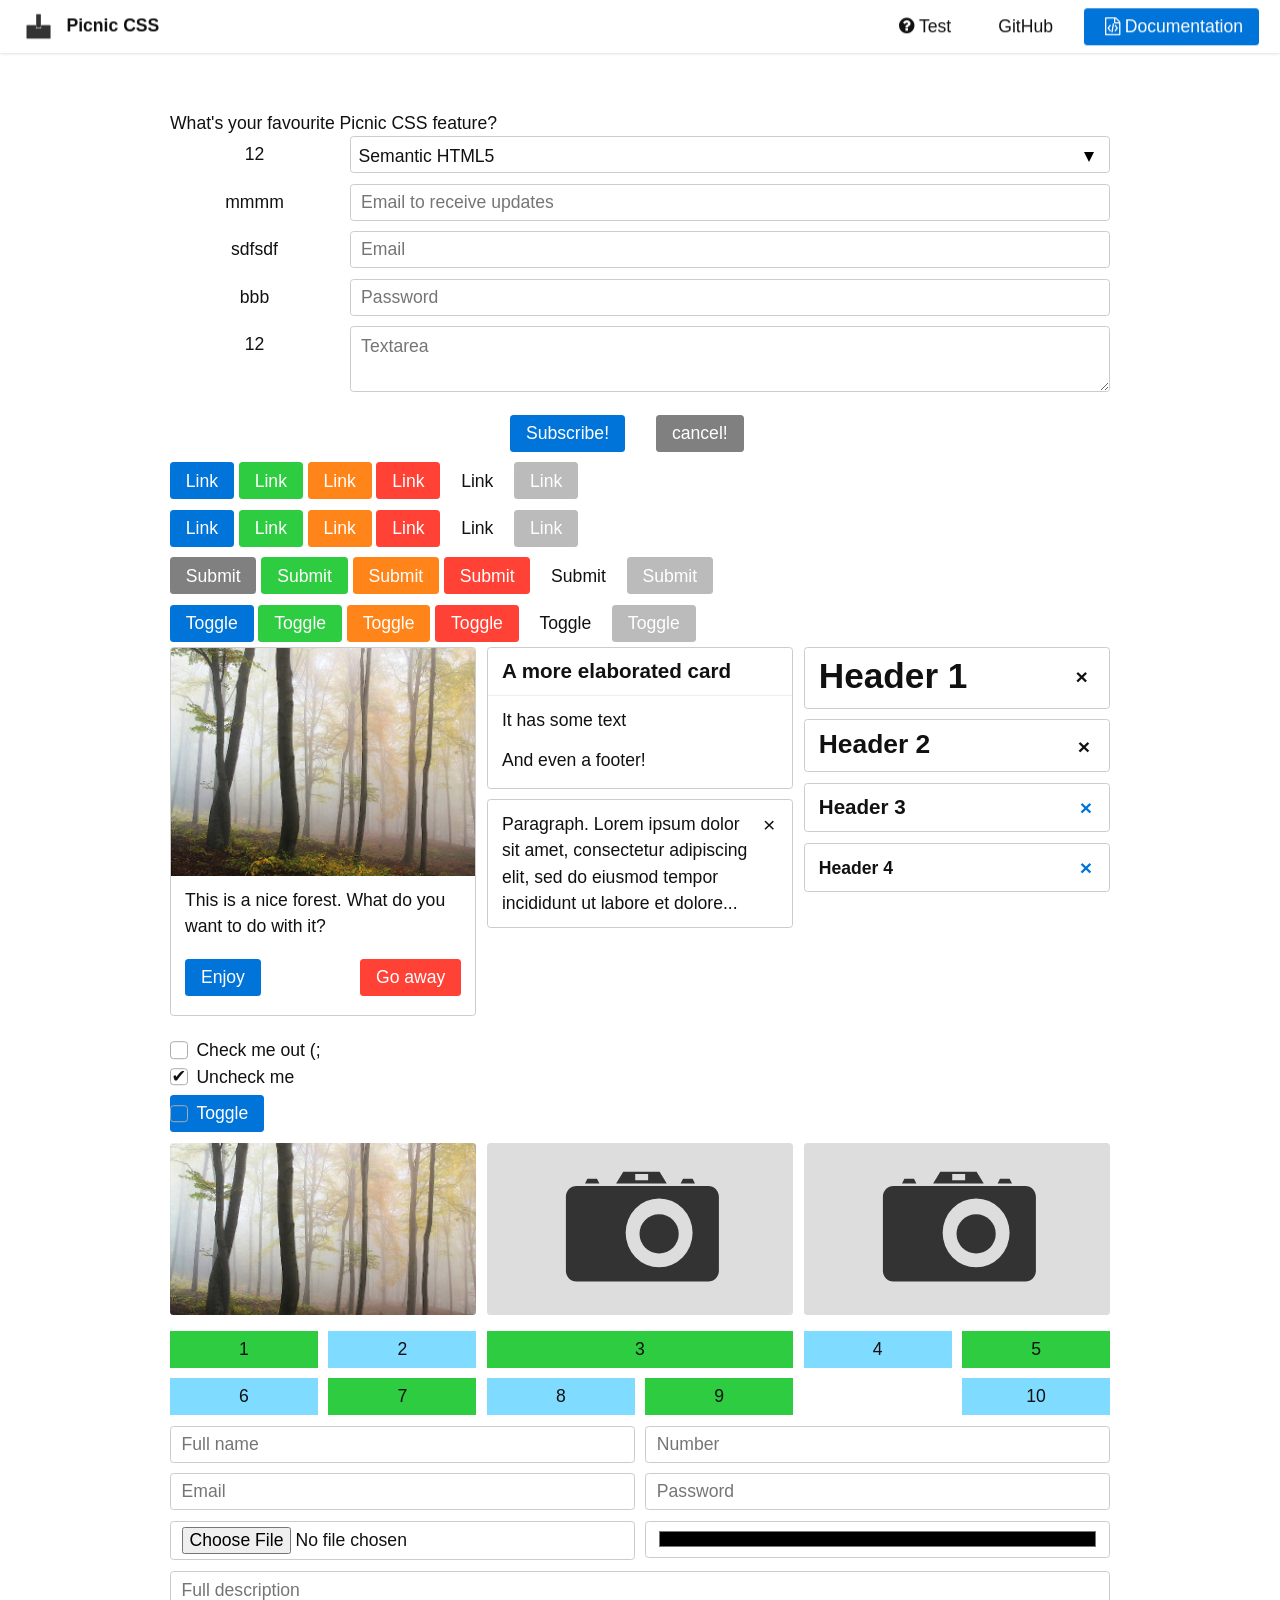
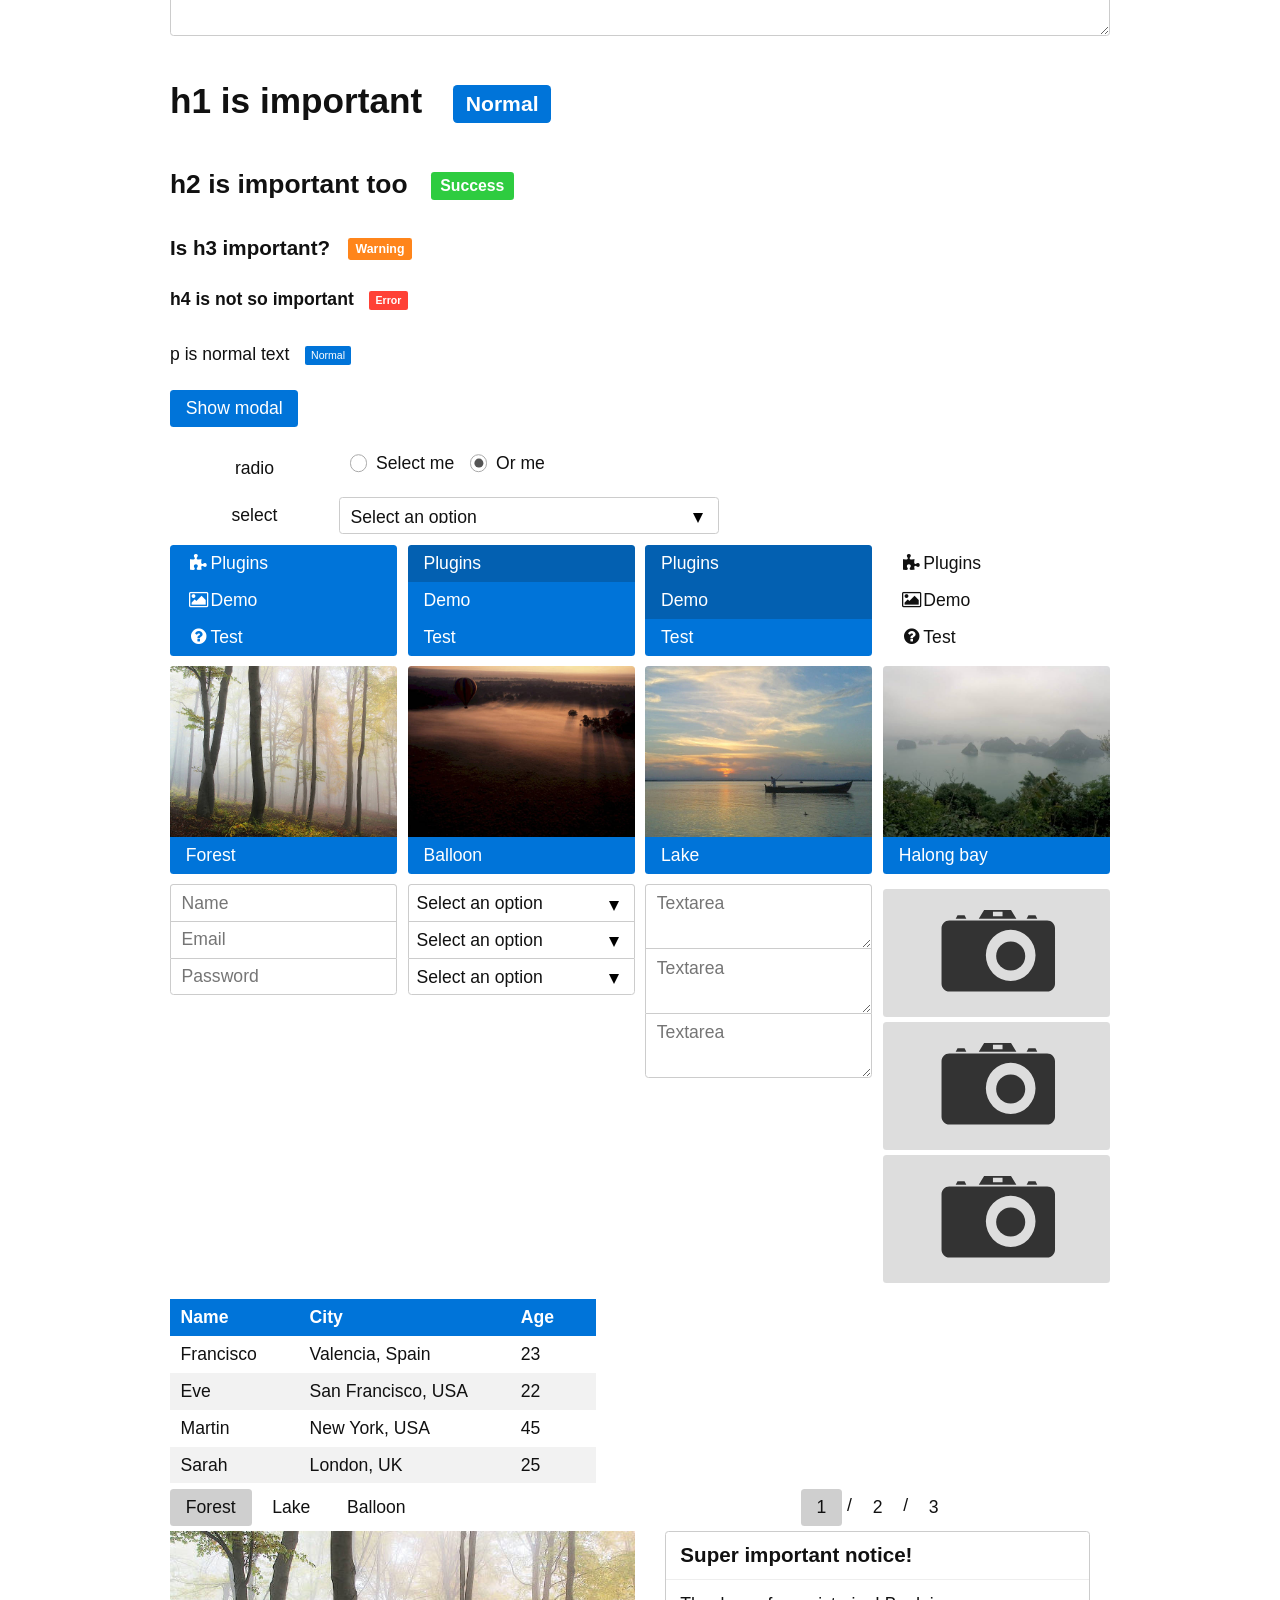
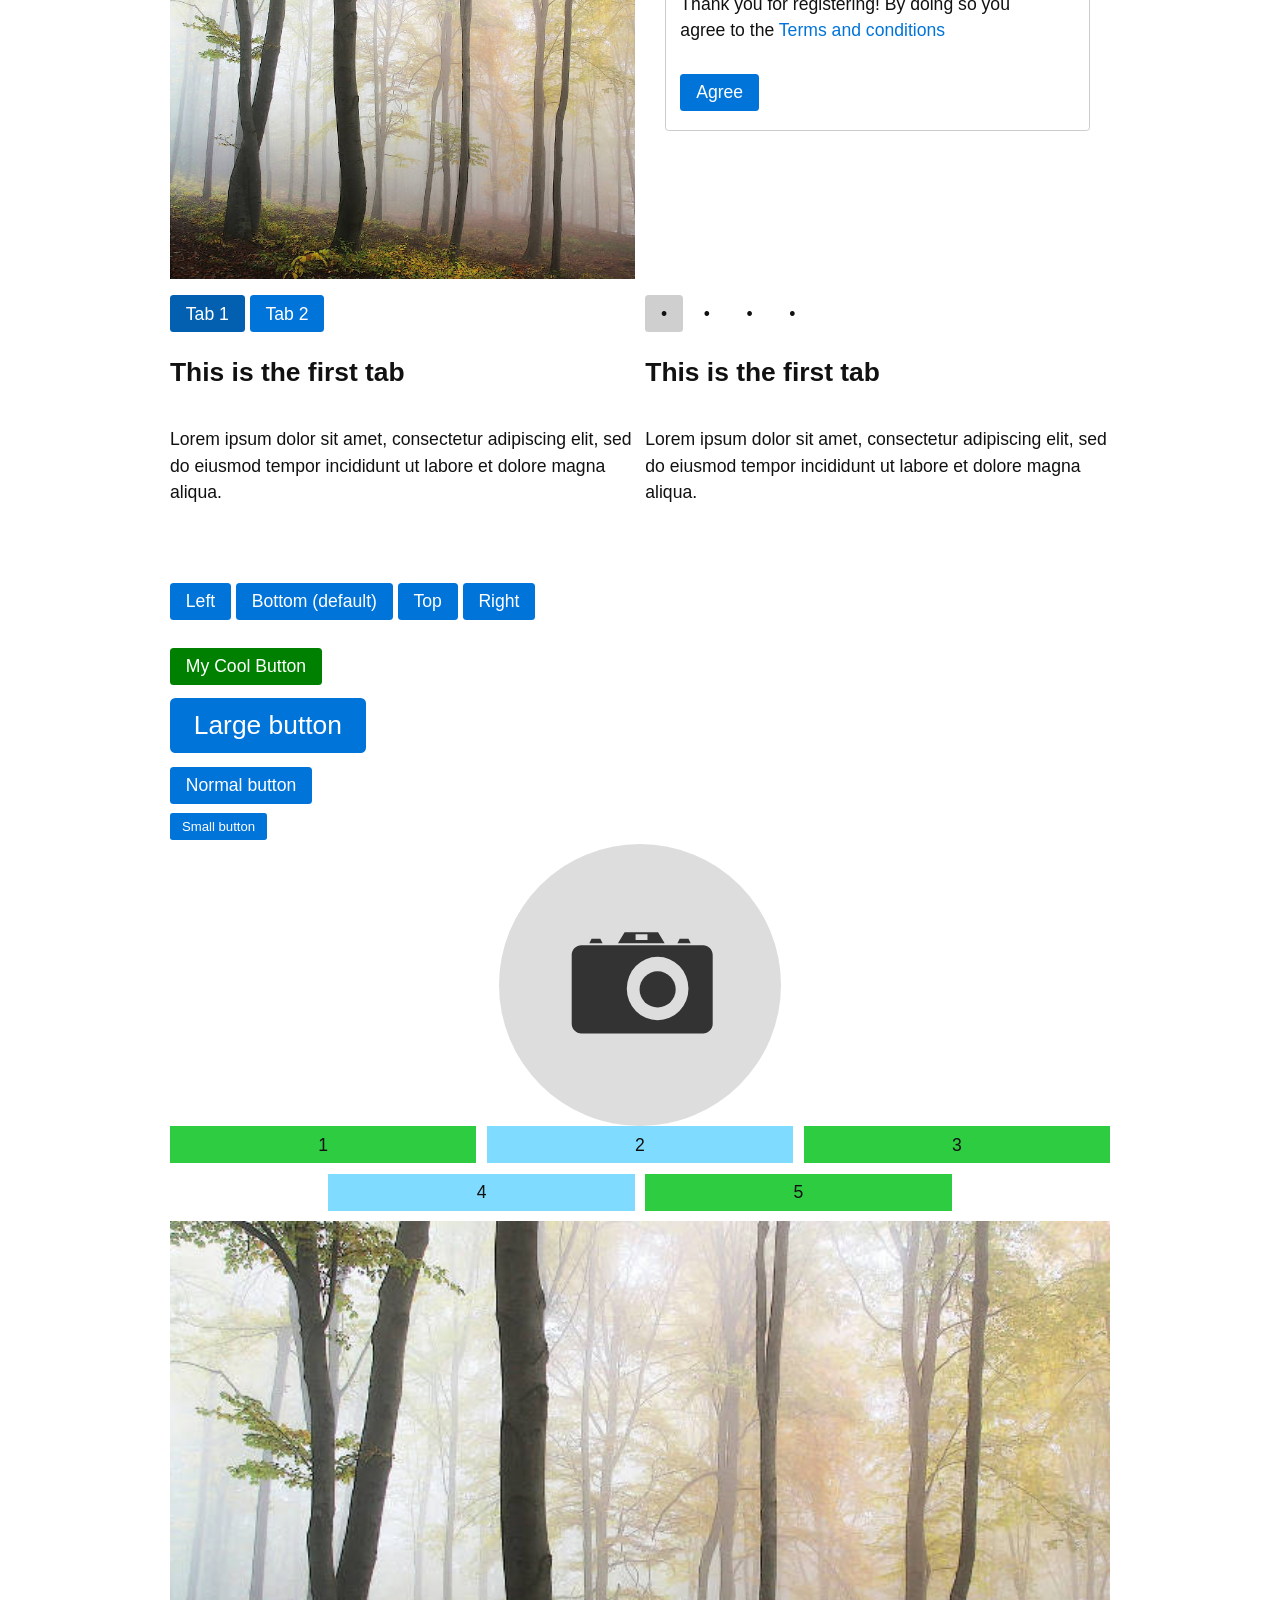
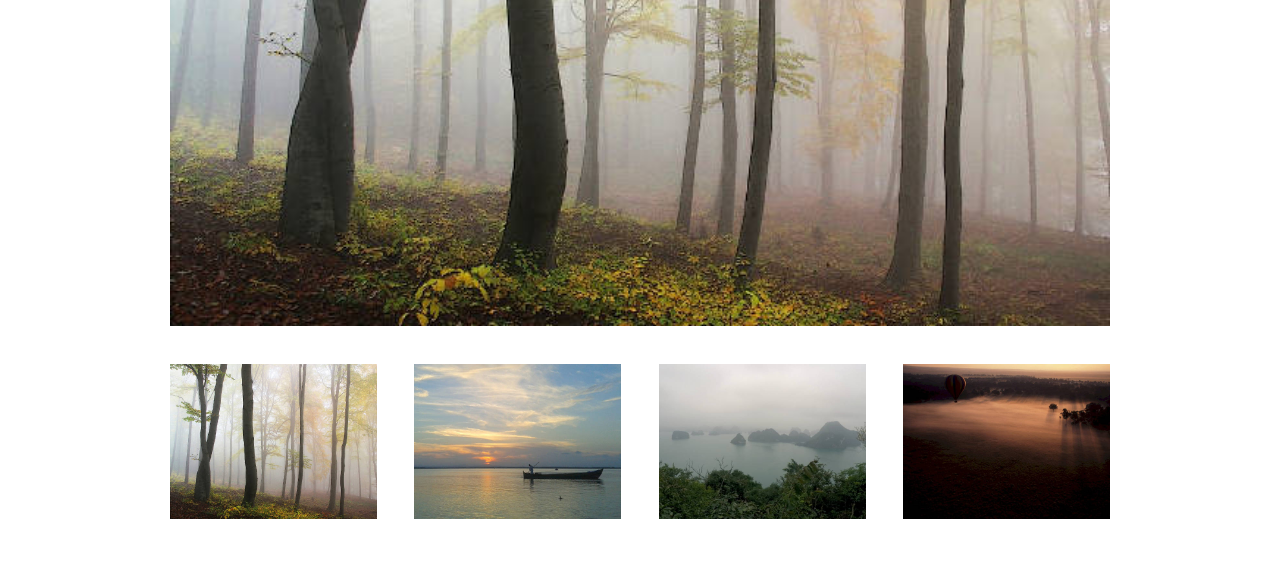
==== commit e422501c: "css" ====
--- a/demo.html
+++ b/demo.html
@@ -36,16 +36,54 @@
         a.top.visible {
             font-size: 1em;
         }
+
+        .myCoolButton {
+            background: green;
+        }
+
+        .mainButton {
+            font-size: 1.5em;
+        }
+
+        .shyButton {
+            font-size: .75em;
+        }
+
+        .miniprofile {
+            border-radius: 50%; /* Make it a circle */
+            margin: 0 auto; /* Center horizontally */
+            width: 30%; /* 60% width */
+            height: 100px;
+            padding-bottom: 30%; /* 60% height */
+        }
+
+        .flex.demo > * > * {
+            display: block;
+            padding: .3em 0;
+            background: #2ecc40;
+            text-align: center;
+        }
+
+        .flex.demo > *:nth-child(2n) > * {
+            background: #7fdbff;
+        }
     </style>
 
 </head>
 
 <body>
 <nav>
-    <a href="/" class="brand"><span>Picnic CSS</span></a><input id="bmenu" type="checkbox" class="show"><label
-        for="bmenu"
-        class="burger toggle pseudo button">menu</label>
-    <div class="menu"><a href="/tests" class="pseudo button icon-help-circled">Test</a>
+    <a href="/" class="brand">
+        <img class="logo" src="img/basket.png"/>
+        <span>Picnic CSS</span>
+    </a>
+
+    <input id="bmenu" type="checkbox" class="show">
+    <label for="bmenu" class="burger toggle pseudo button">&#9776;</label>
+
+
+    <div class="menu">
+        <a href="/tests" class="pseudo button icon-help-circled">Test</a>
         <a href="https://github.com/franciscop/picnic" target="_blank"
            class="pseudo button icon-g">GitHub</a>
         <a href="/documentation"
@@ -718,7 +756,61 @@
         </button>
     </p>
 
+
+    <button class="myCoolButton">My Cool Button</button>
+    <br>
+    <button class="mainButton">Large button</button>
+    <br>
+    <button>Normal button</button>
+    <br>
+    <button class="shyButton">Small button</button>
+
+
+    <div>
+        <label class="dropimage miniprofile half">
+            <input name="filea" title="Drop image or click me" type="file">
+        </label>
+    </div>
+
+
+    <div class="flex three center demo">
+        <div><span>1</span></div>
+        <div><span>2</span></div>
+        <div><span>3</span></div>
+        <div><span>4</span></div>
+        <div><span>5</span></div>
+    </div>
+
+
+    <div>
+        <div class="tabs four">
+            <input id="tabC-10" type="radio" name="tabGroupC" checked="">
+            <input id="tabC-20" type="radio" name="tabGroupC">
+            <input id="tabC-30" type="radio" name="tabGroupC">
+            <input id="tabC-4" type="radio" name="tabGroupC">
+            <div class="row">
+                <div>
+                    <img src="img/forest.jpg">
+                </div>
+                <div>
+                    <img src="img/lake.jpg">
+                </div>
+                <div>
+                    <img src="img/halong.jpg">
+                </div>
+                <div>
+                    <img src="img/balloon.jpg">
+                </div>
+            </div>
+            <label for="tabC-10"><img src="web/img/forest.jpg"></label>
+            <label for="tabC-20"><img src="web/img/lake.jpg"></label>
+            <label for="tabC-30"><img src="web/img/halong.jpg"></label>
+            <label for="tabC-4"><img src="web/img/balloon.jpg"></label>
+        </div>
+    </div>
+
 </main>
+
 
 <a href="#home" tabindex="-1" class="top button ">▲</a>
 
@@ -732,7 +824,6 @@
 
     $([window]).on('scroll', function () {
         var top = this.scrollY || document.documentElement.scrollTop;
-        console.log(top)
         $('.top').toggleClass('visible', top > 1000);
     }).trigger('scroll');
 
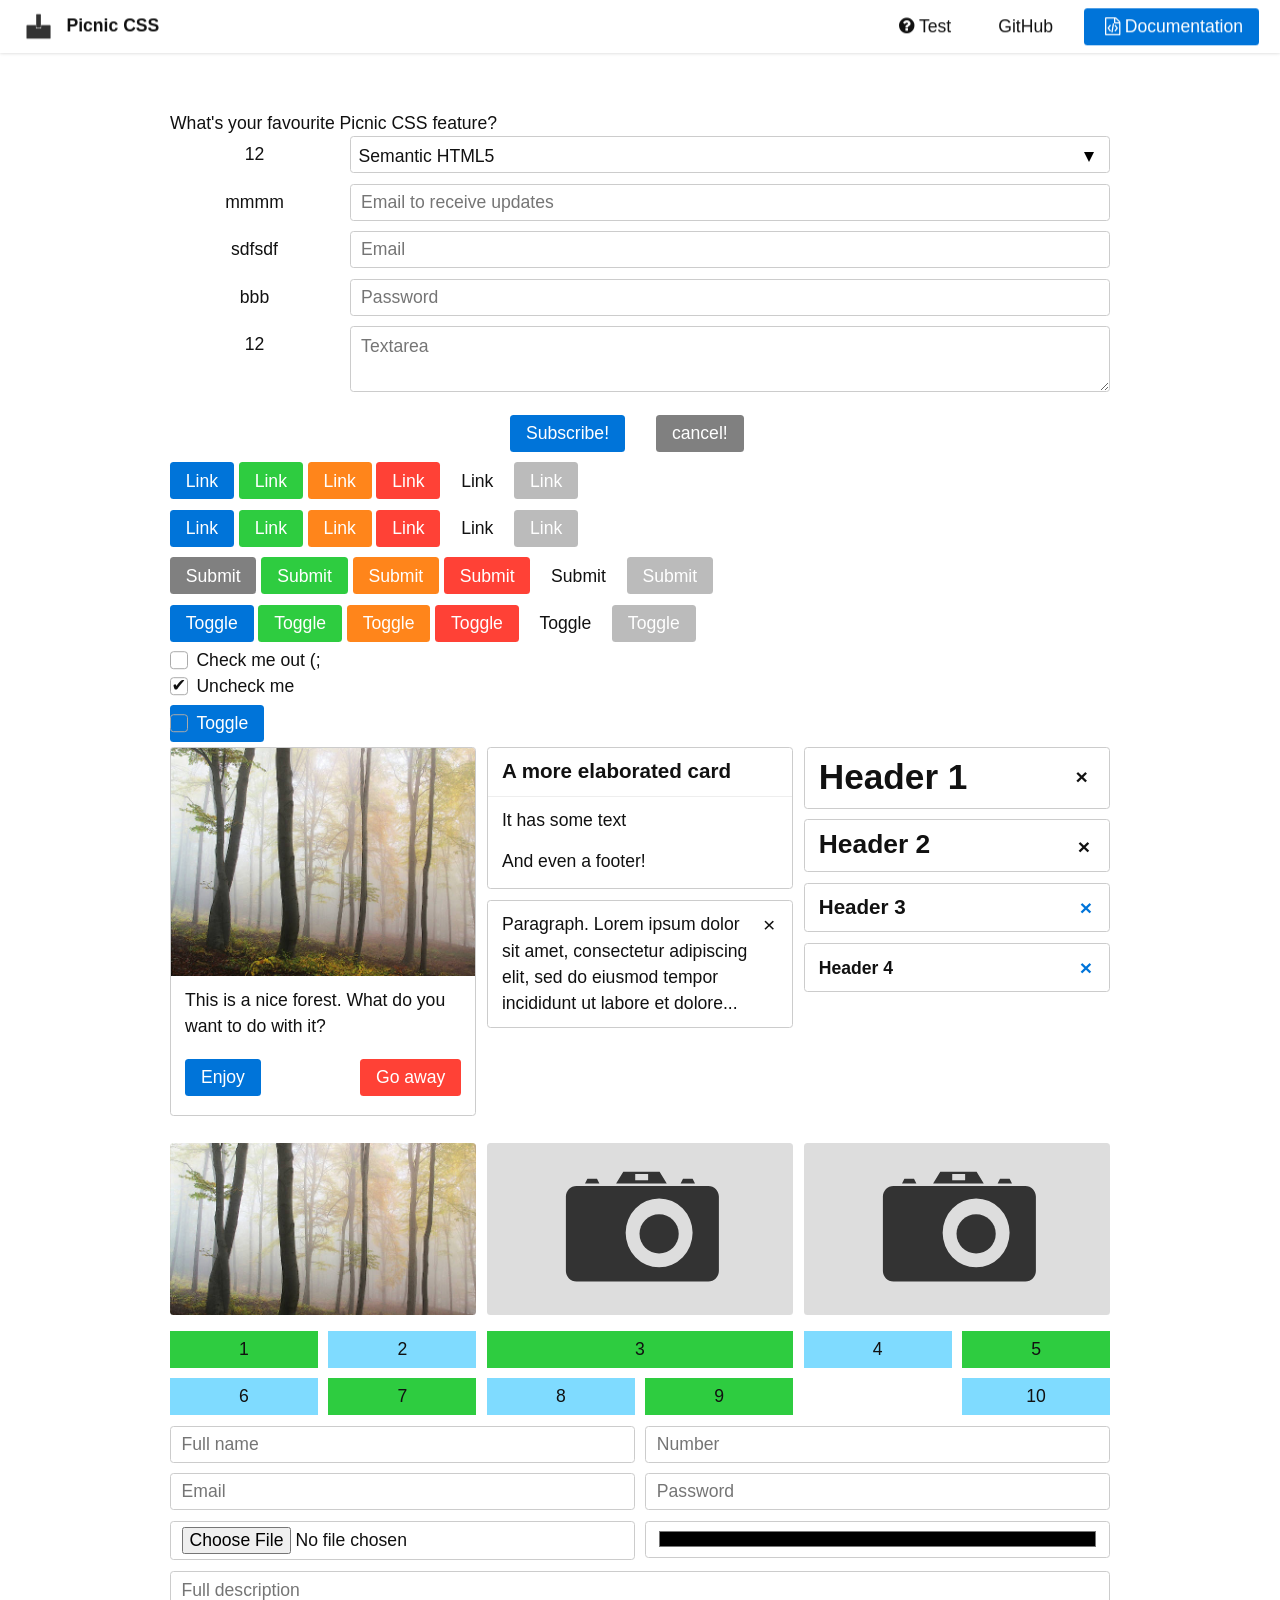
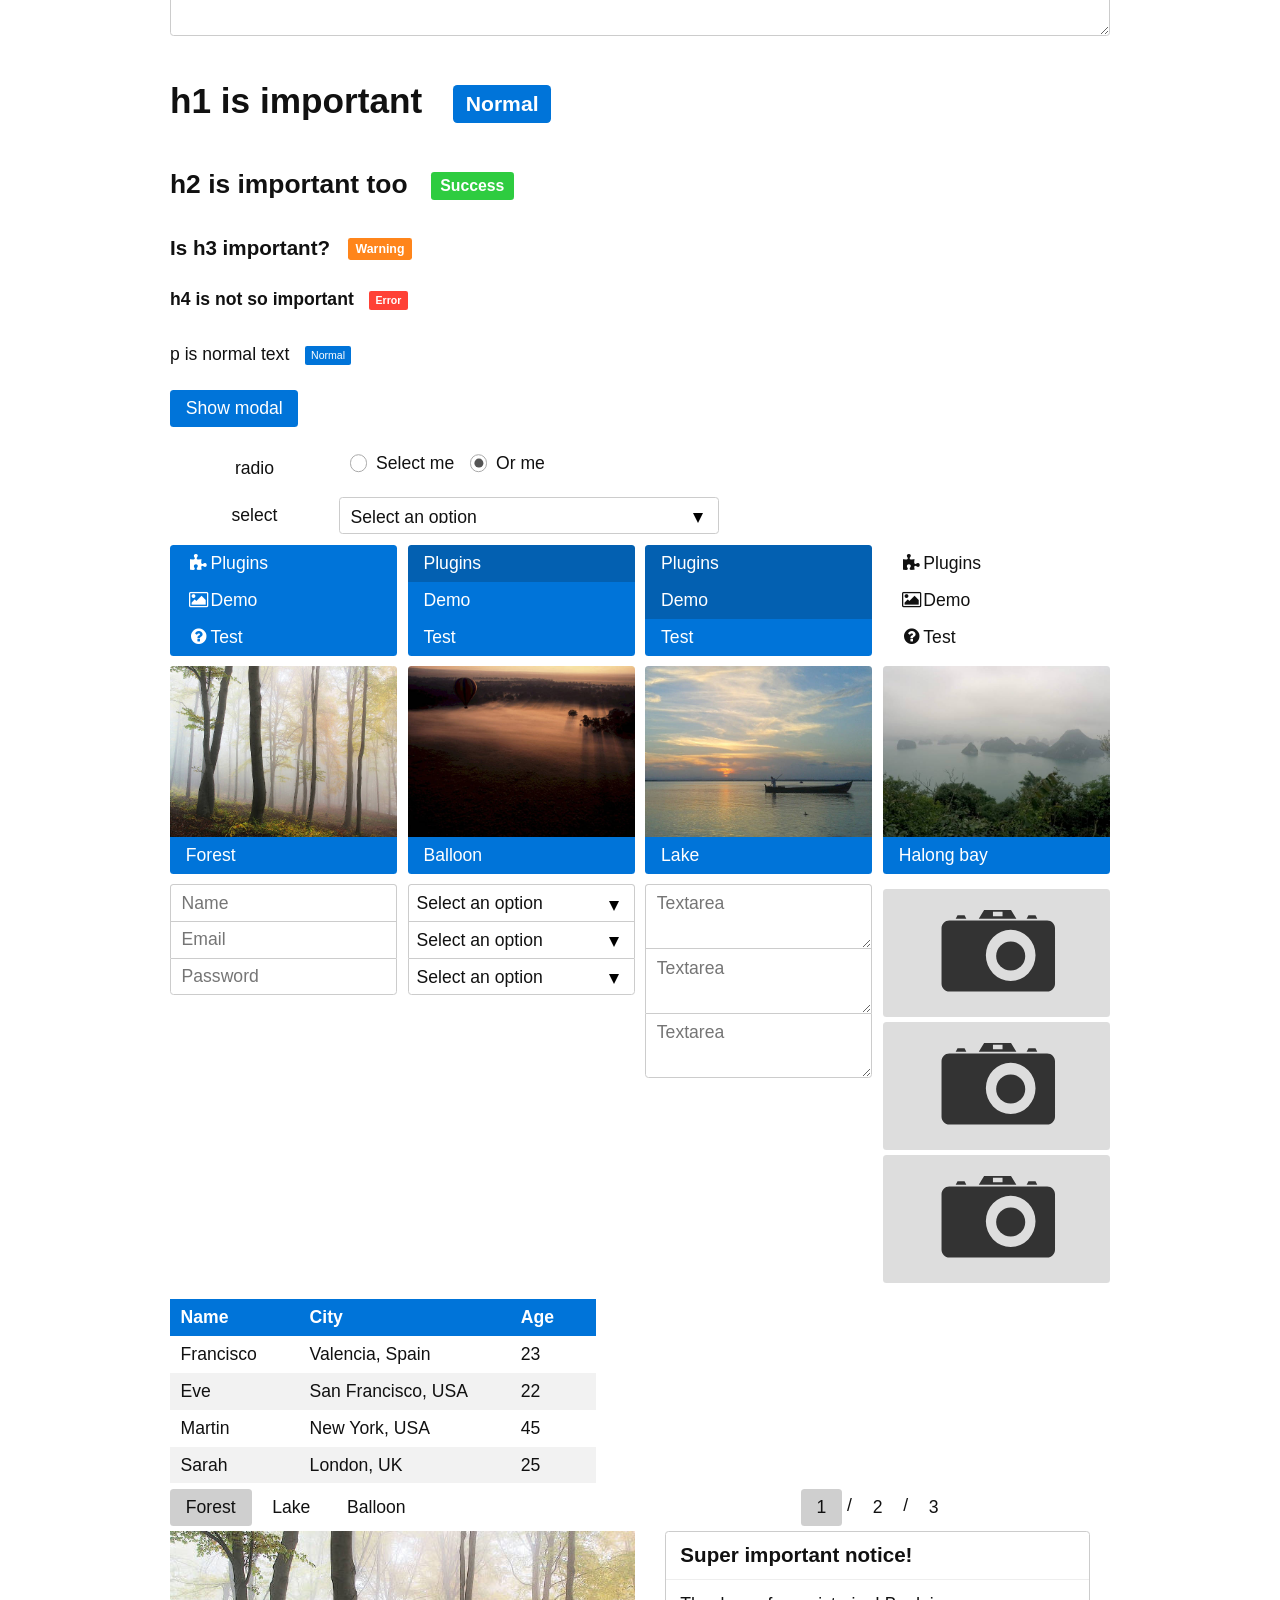
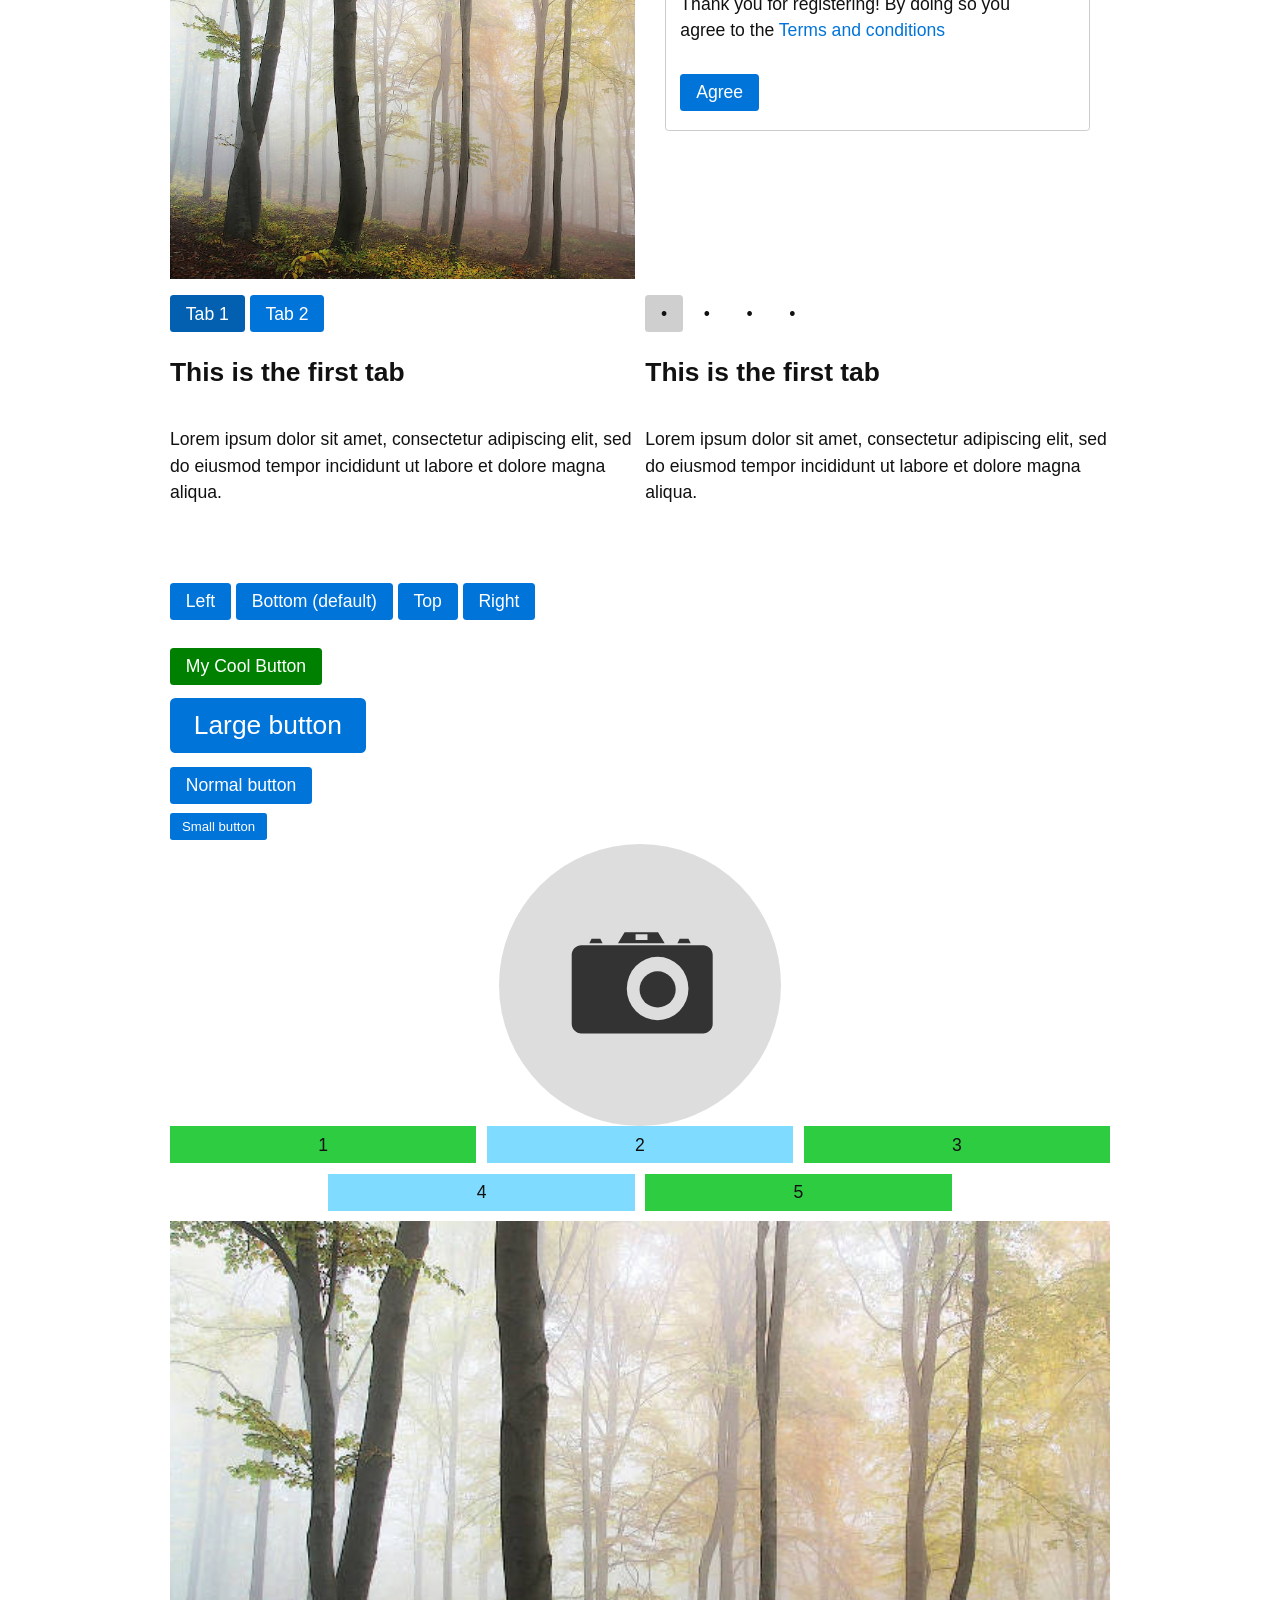
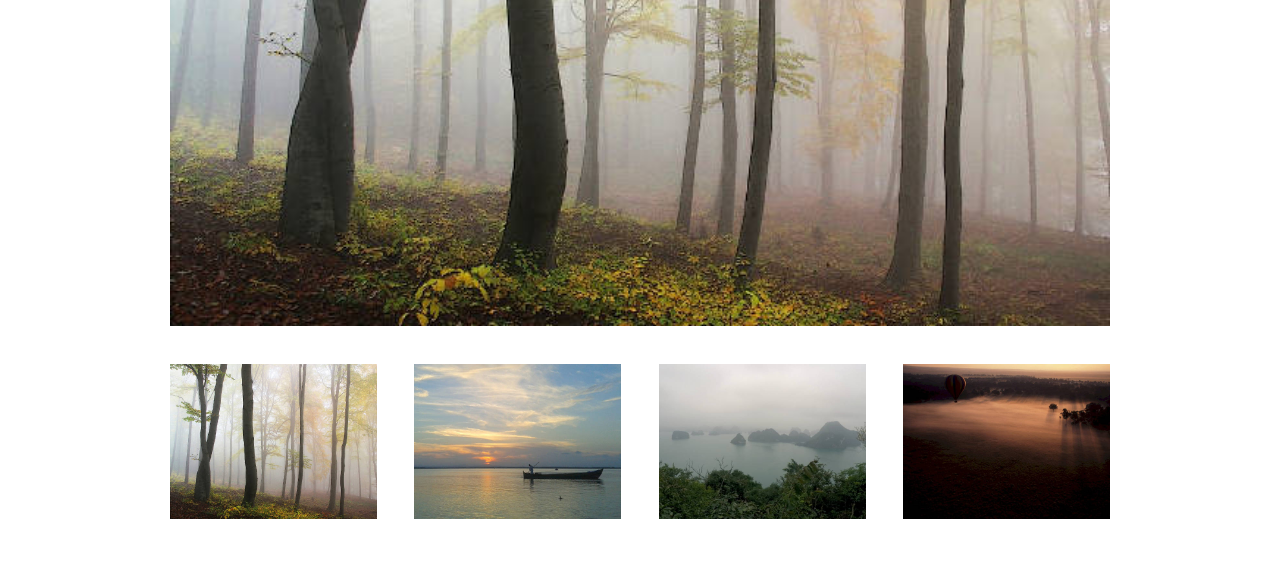
==== commit 2b218700: "css" ====
--- a/demo.html
+++ b/demo.html
@@ -199,6 +199,23 @@
         </label>
 
 
+    </div>
+
+
+    <div>
+        <label>
+            <input type="checkbox">
+            <span class="checkable">Check me out (;</span>
+        </label>
+        <div>
+            <input id="checktest" type="checkbox" checked>
+            <label for="checktest" class="checkable">Uncheck me</label>
+        </div>
+
+        <label>
+            <input type="checkbox">
+            <span class="toggle checkable button">Toggle</span>
+        </label>
     </div>
 
 
@@ -261,22 +278,6 @@
                 </header>
             </article>
         </div>
-    </div>
-
-    <div>
-        <label>
-            <input type="checkbox">
-            <span class="checkable">Check me out (;</span>
-        </label>
-        <div>
-            <input id="checktest" type="checkbox" checked>
-            <label for="checktest" class="checkable">Uncheck me</label>
-        </div>
-
-        <label>
-            <input type="checkbox">
-            <span class="toggle checkable button">Toggle</span>
-        </label>
     </div>
 
 
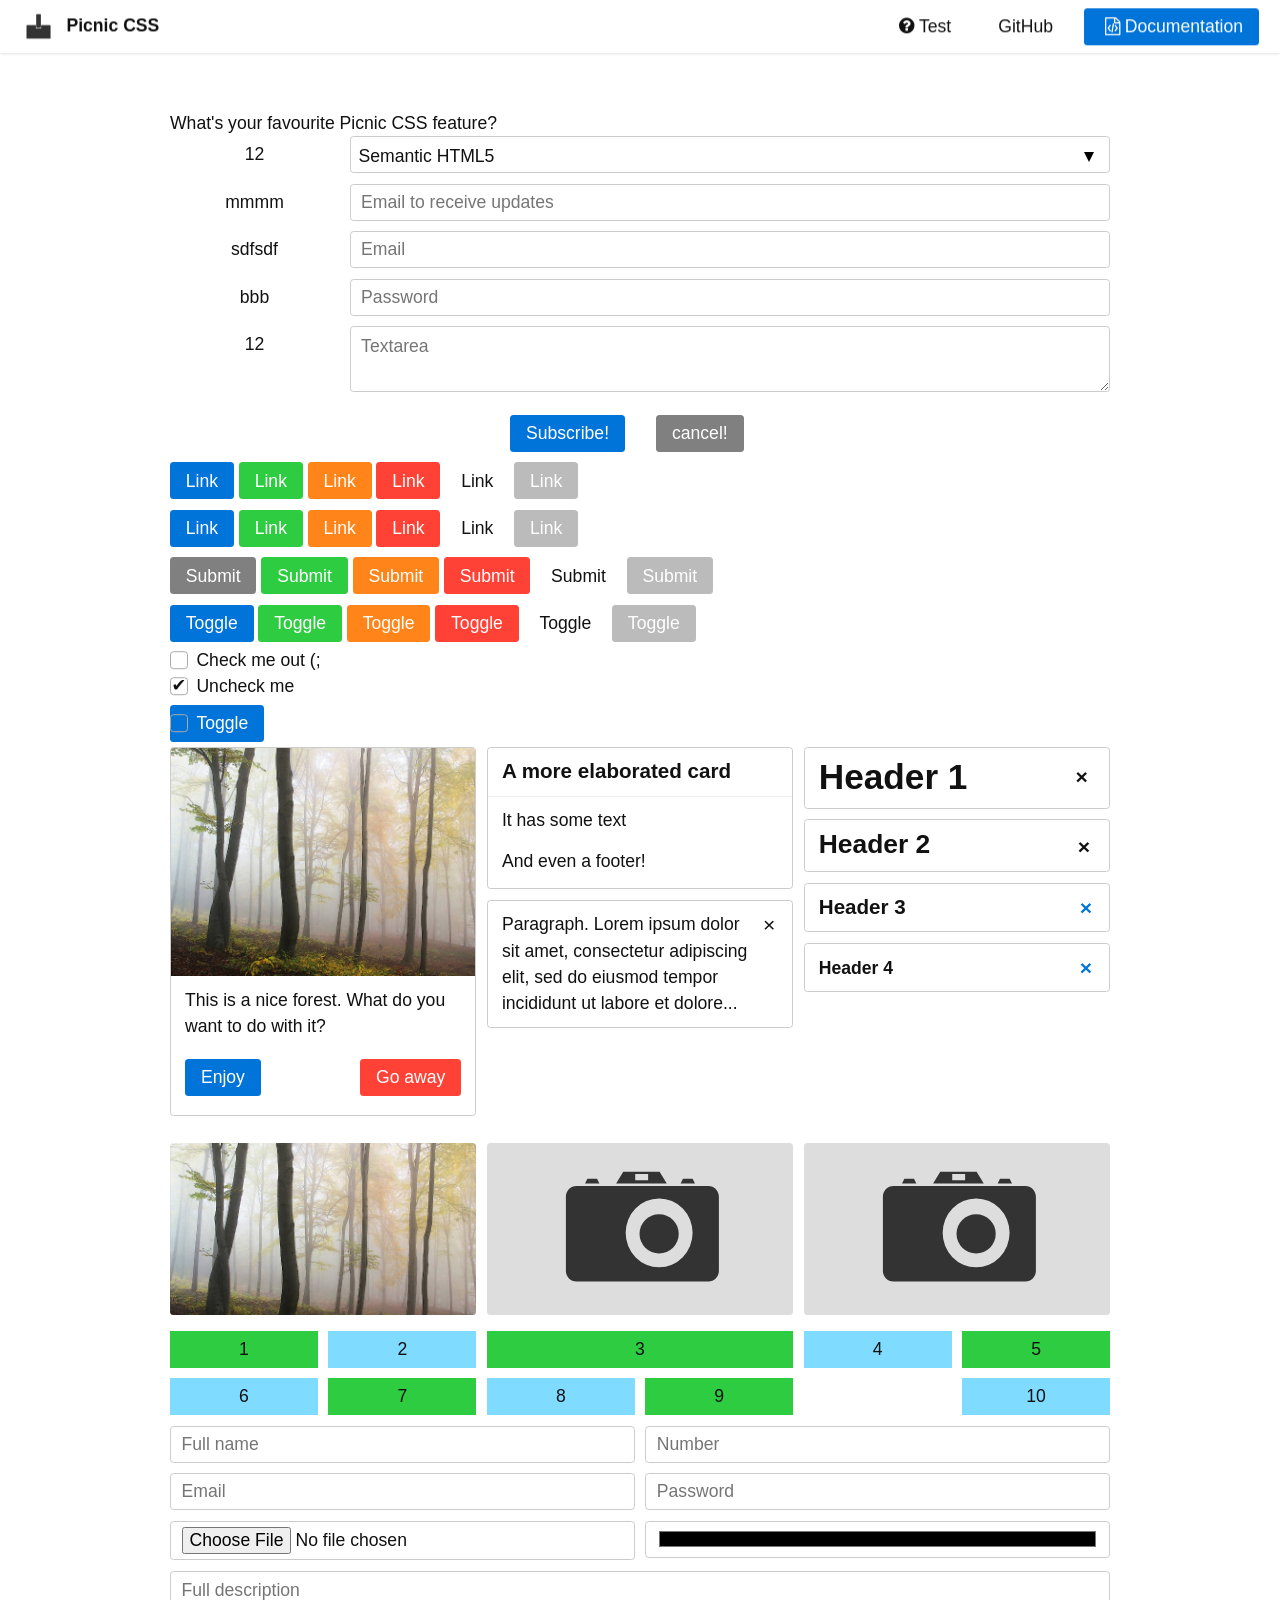
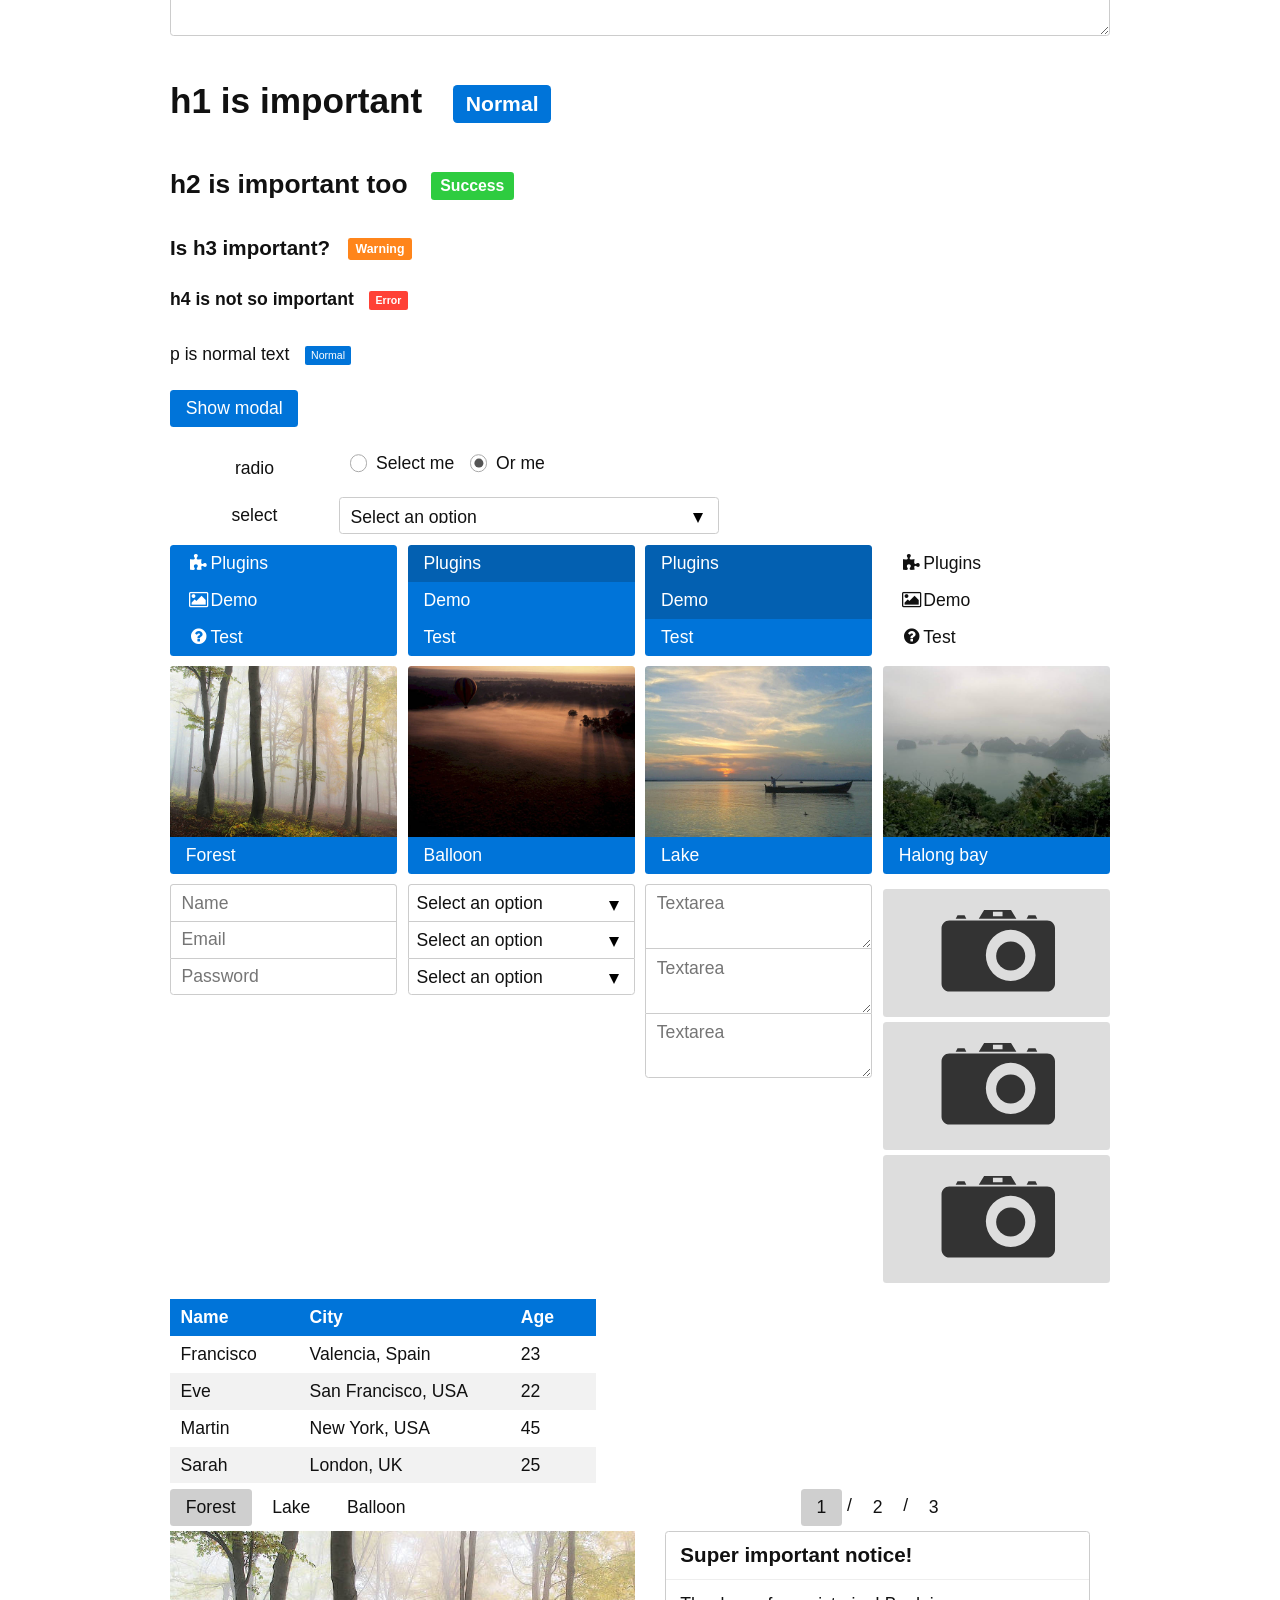
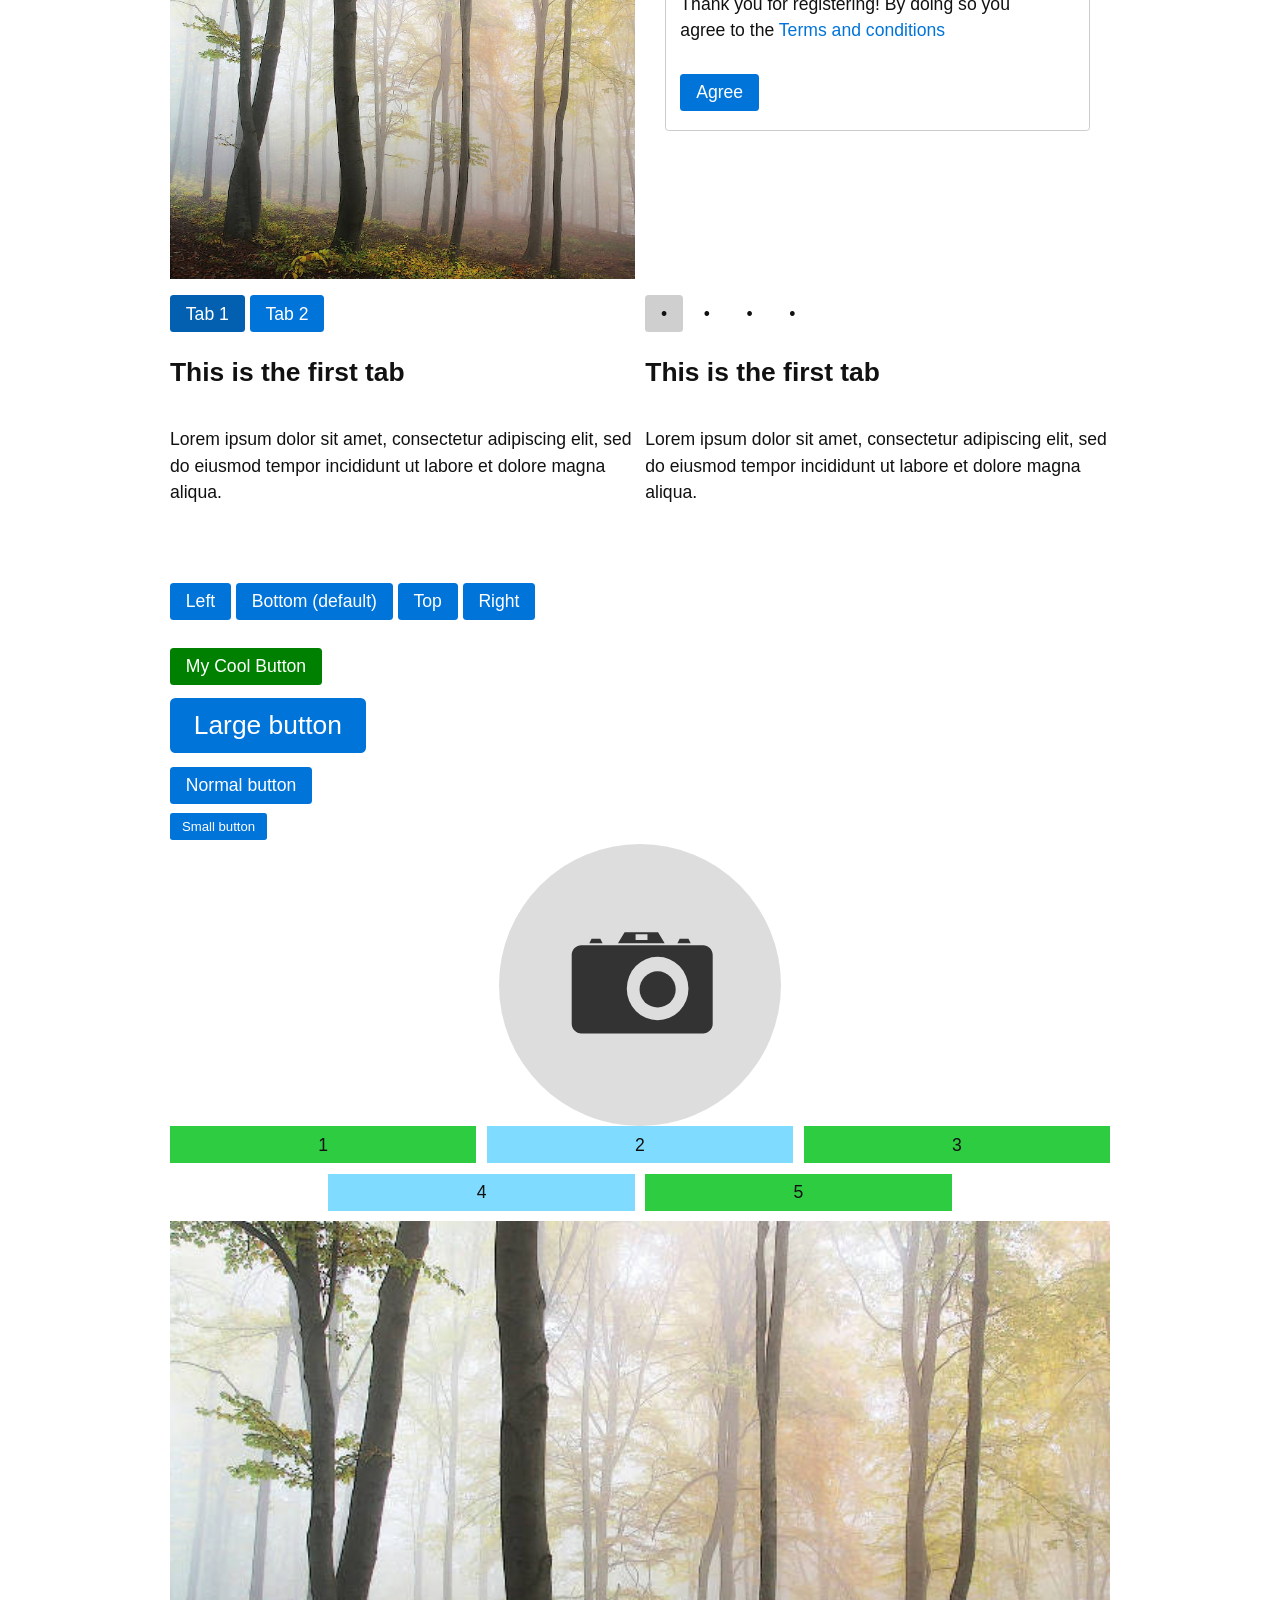
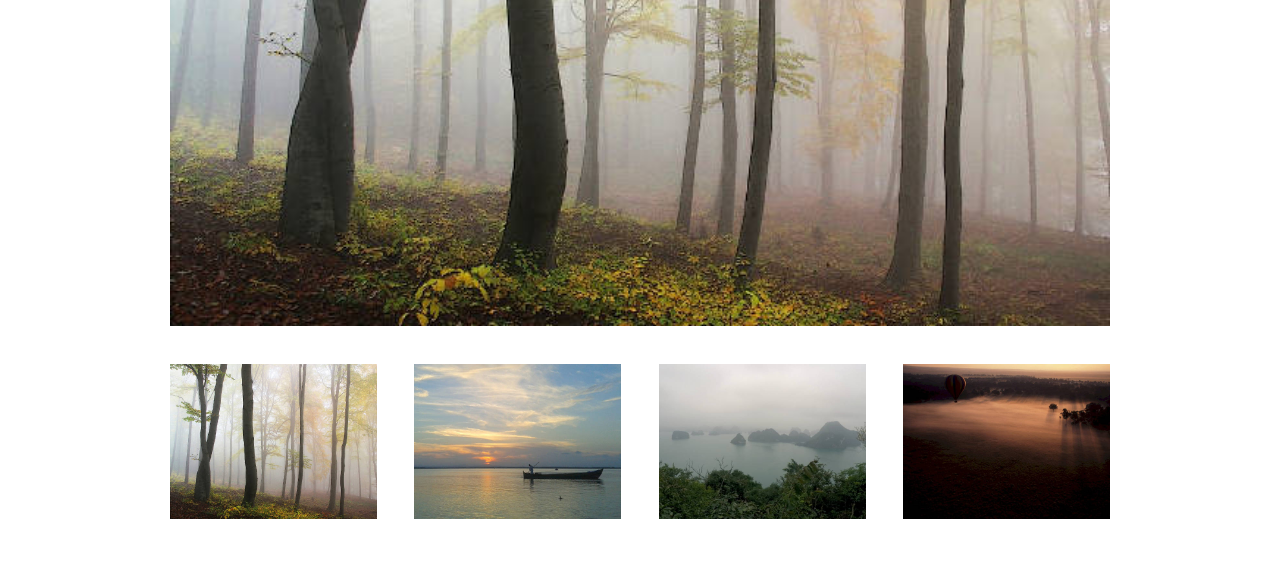
==== commit 6e8bbbed: "u" ====
--- a/demo.html
+++ b/demo.html
@@ -222,7 +222,7 @@
     <div class="flex three">
         <div>
             <article class="card">
-                <img src="web/img/forest.jpg">
+                <img src="img/forest.jpg">
                 <section>This is a nice forest. What do you want to do with it?</section>
                 <footer>
                     <button>Enjoy</button>
@@ -283,7 +283,7 @@
 
     <div class="flex three">
         <div>
-            <label class="dropimage" style="background-image: url('web/img/forest.jpg');">
+            <label class="dropimage" style="background-image: url('img/forest.jpg');">
                 <input name="filea" title="Drop image or click me" type="file">
             </label>
         </div>
@@ -463,19 +463,19 @@
 
     <div class="flex four">
         <div>
-            <img class="stack" src="web/img/forest.jpg">
+            <img class="stack" src="img/forest.jpg">
             <a class="stack button">Forest</a>
         </div>
         <div>
-            <img class="stack" src="web/img/balloon.jpg">
+            <img class="stack" src="img/balloon.jpg">
             <a class="stack button">Balloon</a>
         </div>
         <div>
-            <img class="stack" src="web/img/lake.jpg">
+            <img class="stack" src="img/lake.jpg">
             <a class="stack button">Lake</a>
         </div>
         <div>
-            <img class="stack" src="web/img/halong.jpg">
+            <img class="stack" src="img/halong.jpg">
             <a class="stack button">Halong bay</a>
         </div>
     </div>
@@ -568,15 +568,15 @@
                 <label class="pseudo button toggle" for="tab-3">Balloon</label>
                 <div class="row">
                     <div>
-                        <img src="web/img/forest.jpg">
+                        <img src="img/forest.jpg">
                     </div>
 
                     <div>
-                        <img src="web/img/lake.jpg">
+                        <img src="img/lake.jpg">
                     </div>
 
                     <div>
-                        <img src="web/img/balloon.jpg">
+                        <img src="img/balloon.jpg">
                     </div>
                 </div>
             </div>
@@ -803,10 +803,10 @@
                     <img src="img/balloon.jpg">
                 </div>
             </div>
-            <label for="tabC-10"><img src="web/img/forest.jpg"></label>
-            <label for="tabC-20"><img src="web/img/lake.jpg"></label>
-            <label for="tabC-30"><img src="web/img/halong.jpg"></label>
-            <label for="tabC-4"><img src="web/img/balloon.jpg"></label>
+            <label for="tabC-10"><img src="img/forest.jpg"></label>
+            <label for="tabC-20"><img src="img/lake.jpg"></label>
+            <label for="tabC-30"><img src="img/halong.jpg"></label>
+            <label for="tabC-4"><img src="img/balloon.jpg"></label>
         </div>
     </div>
 
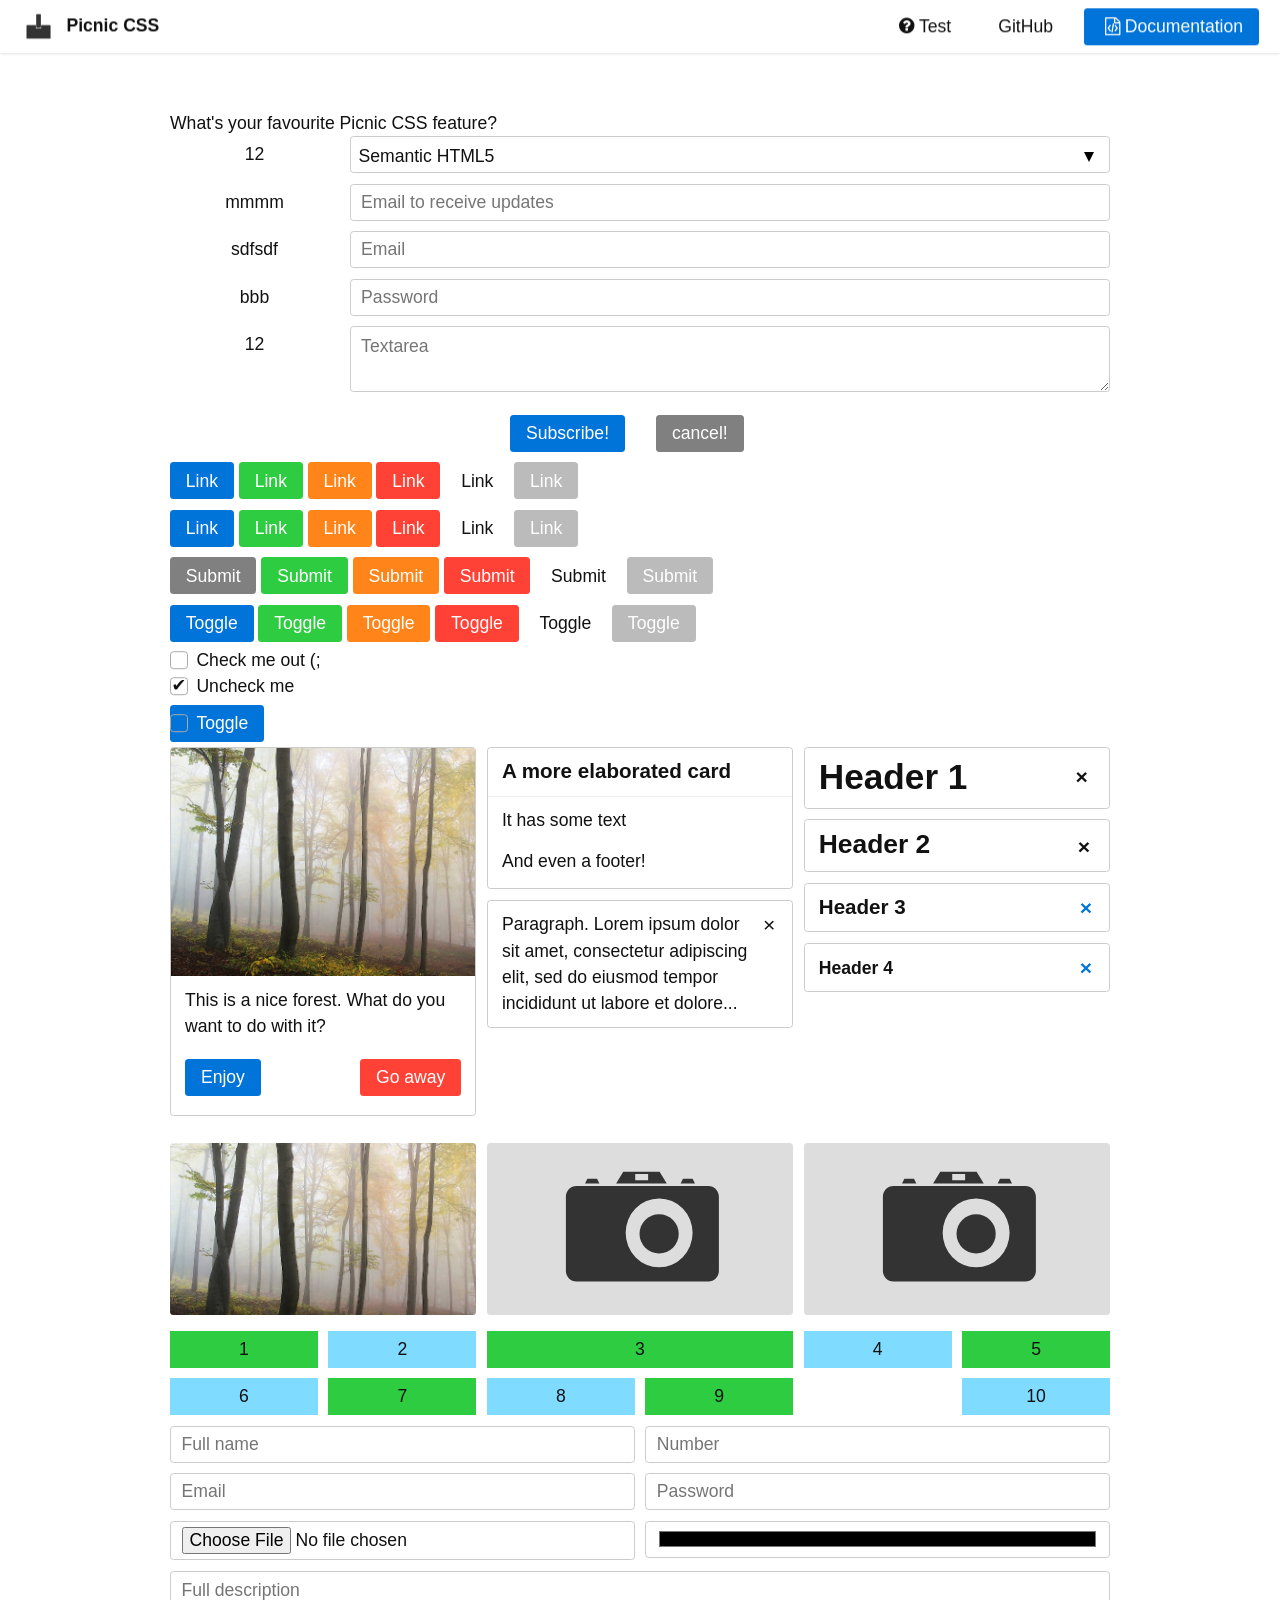
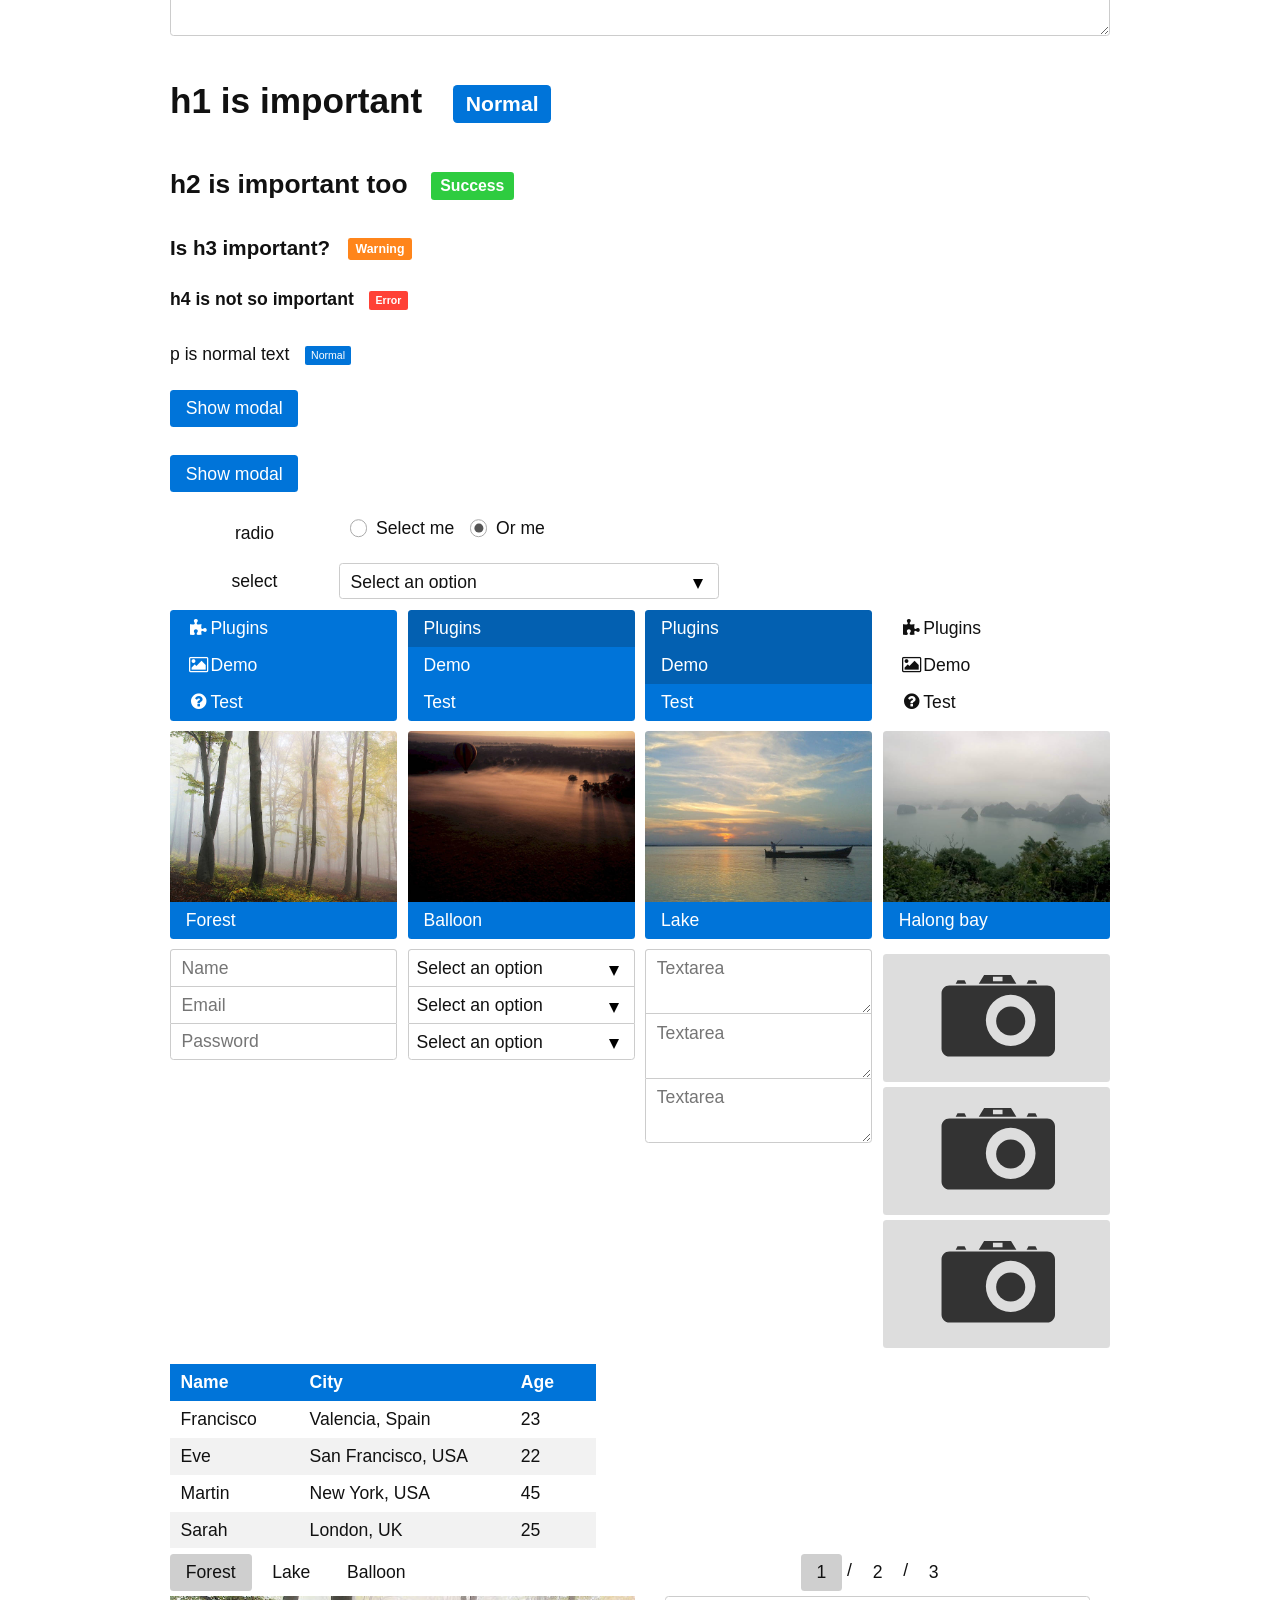
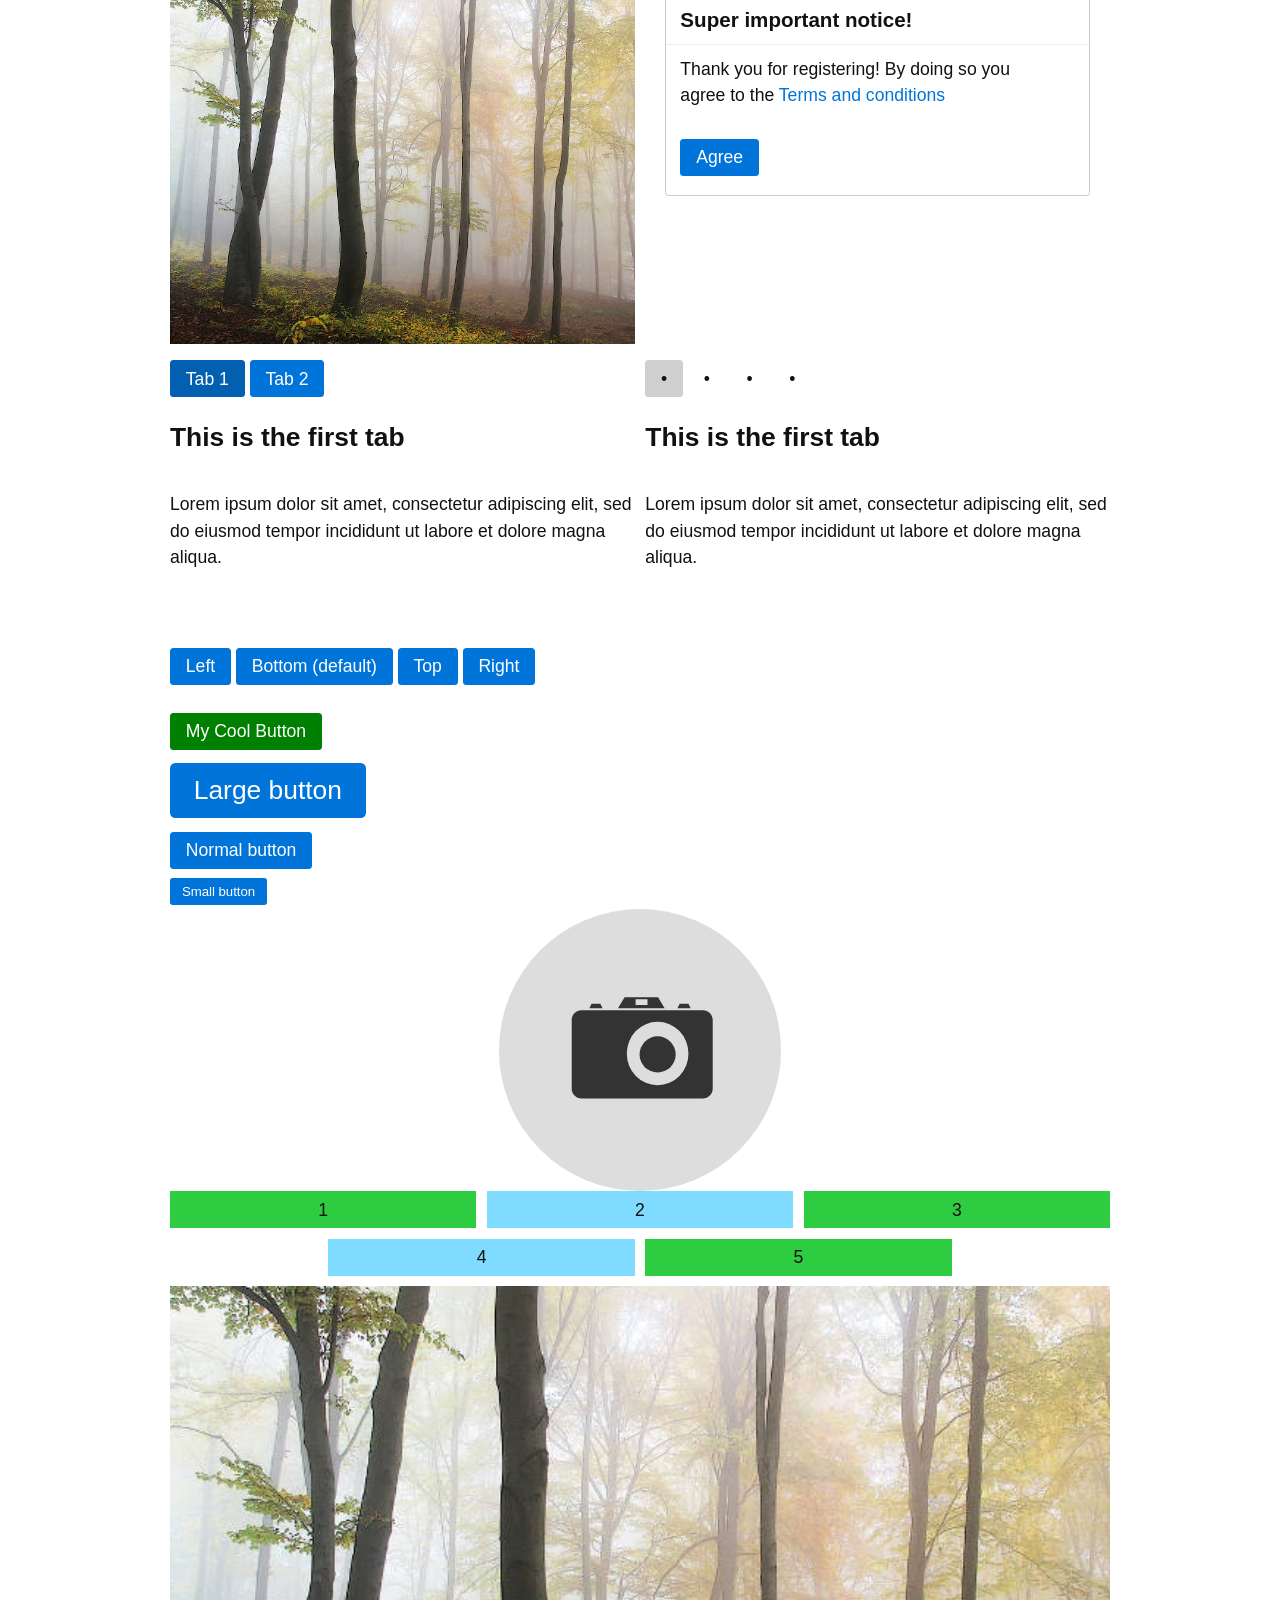
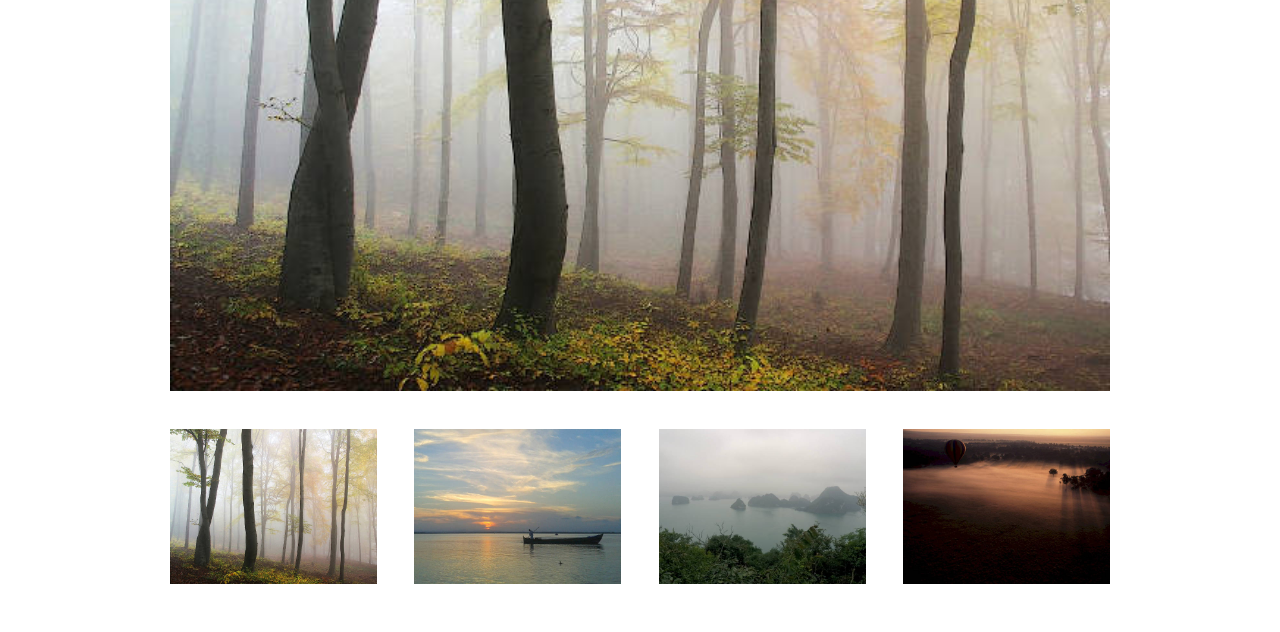
==== commit a15fbd35: "css" ====
--- a/demo.html
+++ b/demo.html
@@ -390,6 +390,77 @@
                 </label>
             </footer>
         </article>
+    </div>
+
+    <p>
+        <label for="modal_2" class="button">
+            Show modal
+        </label>
+    </p>
+
+    <div class="modal">
+        <input id="modal_2" type="checkbox"/>
+        <label for="modal_2" class="overlay"></label>
+
+        <div>
+            <header>
+                <h3>Great offer</h3>
+                <label for="modal_2" class="close">×</label>
+            </header>
+
+            <form>
+                What's your favourite Picnic CSS feature?
+
+                <div class="form-group">
+                    <label for="">12</label>
+                    <div>
+                        <select name="feature">
+                            <option value="semantic"> Semantic HTML5</option>
+                            <option value="lightweight"> Lightweight</option>
+                            <option value="css3"> Only CSS3</option>
+                            <option value="responsive"> Responsive</option>
+                        </select>
+                    </div>
+
+                </div>
+
+                <div class="form-group">
+
+                    <label for="">
+                        mmmm
+                    </label>
+                    <div>
+                        <input type="email" placeholder="Email to receive updates">
+                    </div>
+
+                </div>
+                <div class="form-group">
+                    <label for="">sdfsdf</label>
+                    <input type="email" placeholder="Email">
+                </div>
+                <div class="form-group">
+                    <label for="">bbb</label>
+                    <input type="password" placeholder="Password">
+
+                </div>
+
+                <div class="form-group">
+
+                    <label for="">12</label>
+                    <div for="">
+                        <textarea placeholder="Textarea"></textarea>
+                    </div>
+
+                </div>
+
+                <div class="form-button">
+                    <button class="primary"> Subscribe!</button>
+                    <button class="normal"> cancel!</button>
+
+                </div>
+
+            </form>
+        </div>
     </div>
 
     <form action="/">
--- a/css/main.css
+++ b/css/main.css
@@ -35,4 +35,9 @@
 
 tr:hover {
     background: silver;
+}
+
+.modal > * {
+    min-width: 768px;
+    padding: 0.5em !important;
 }
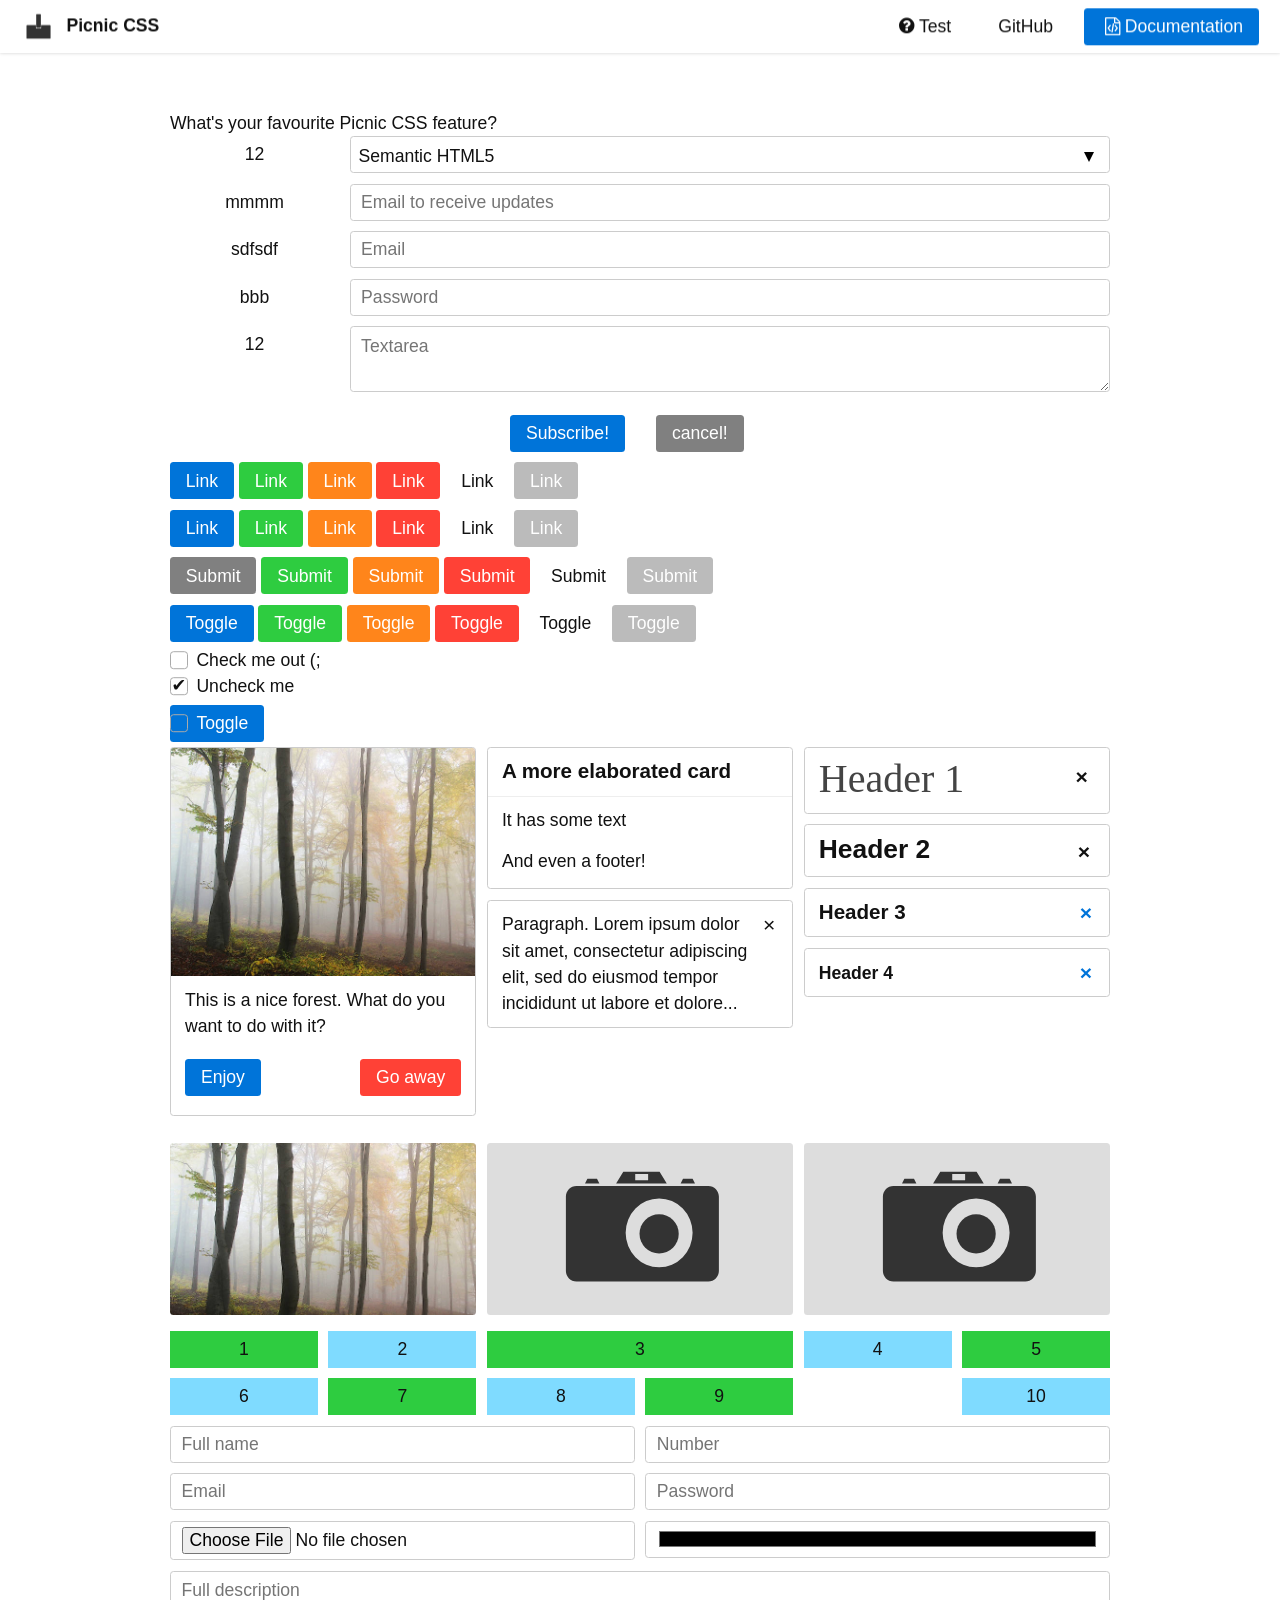
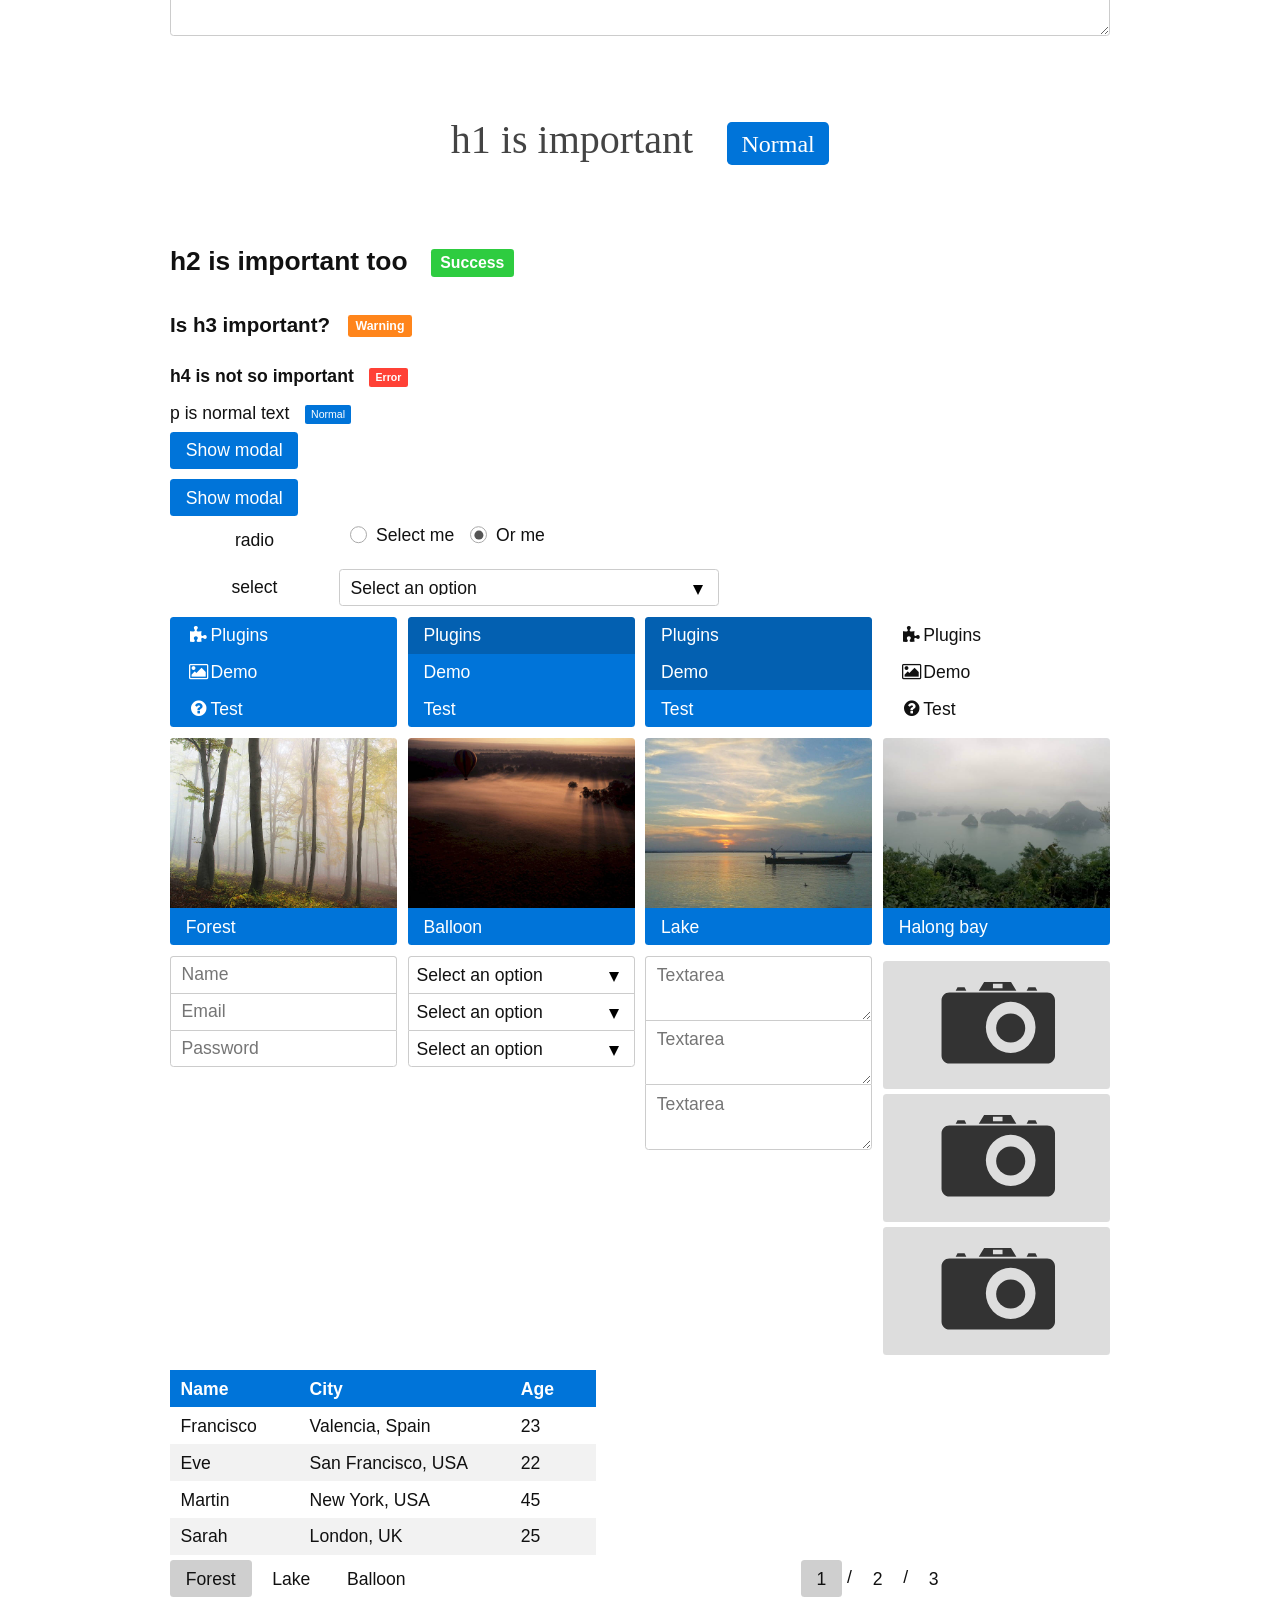
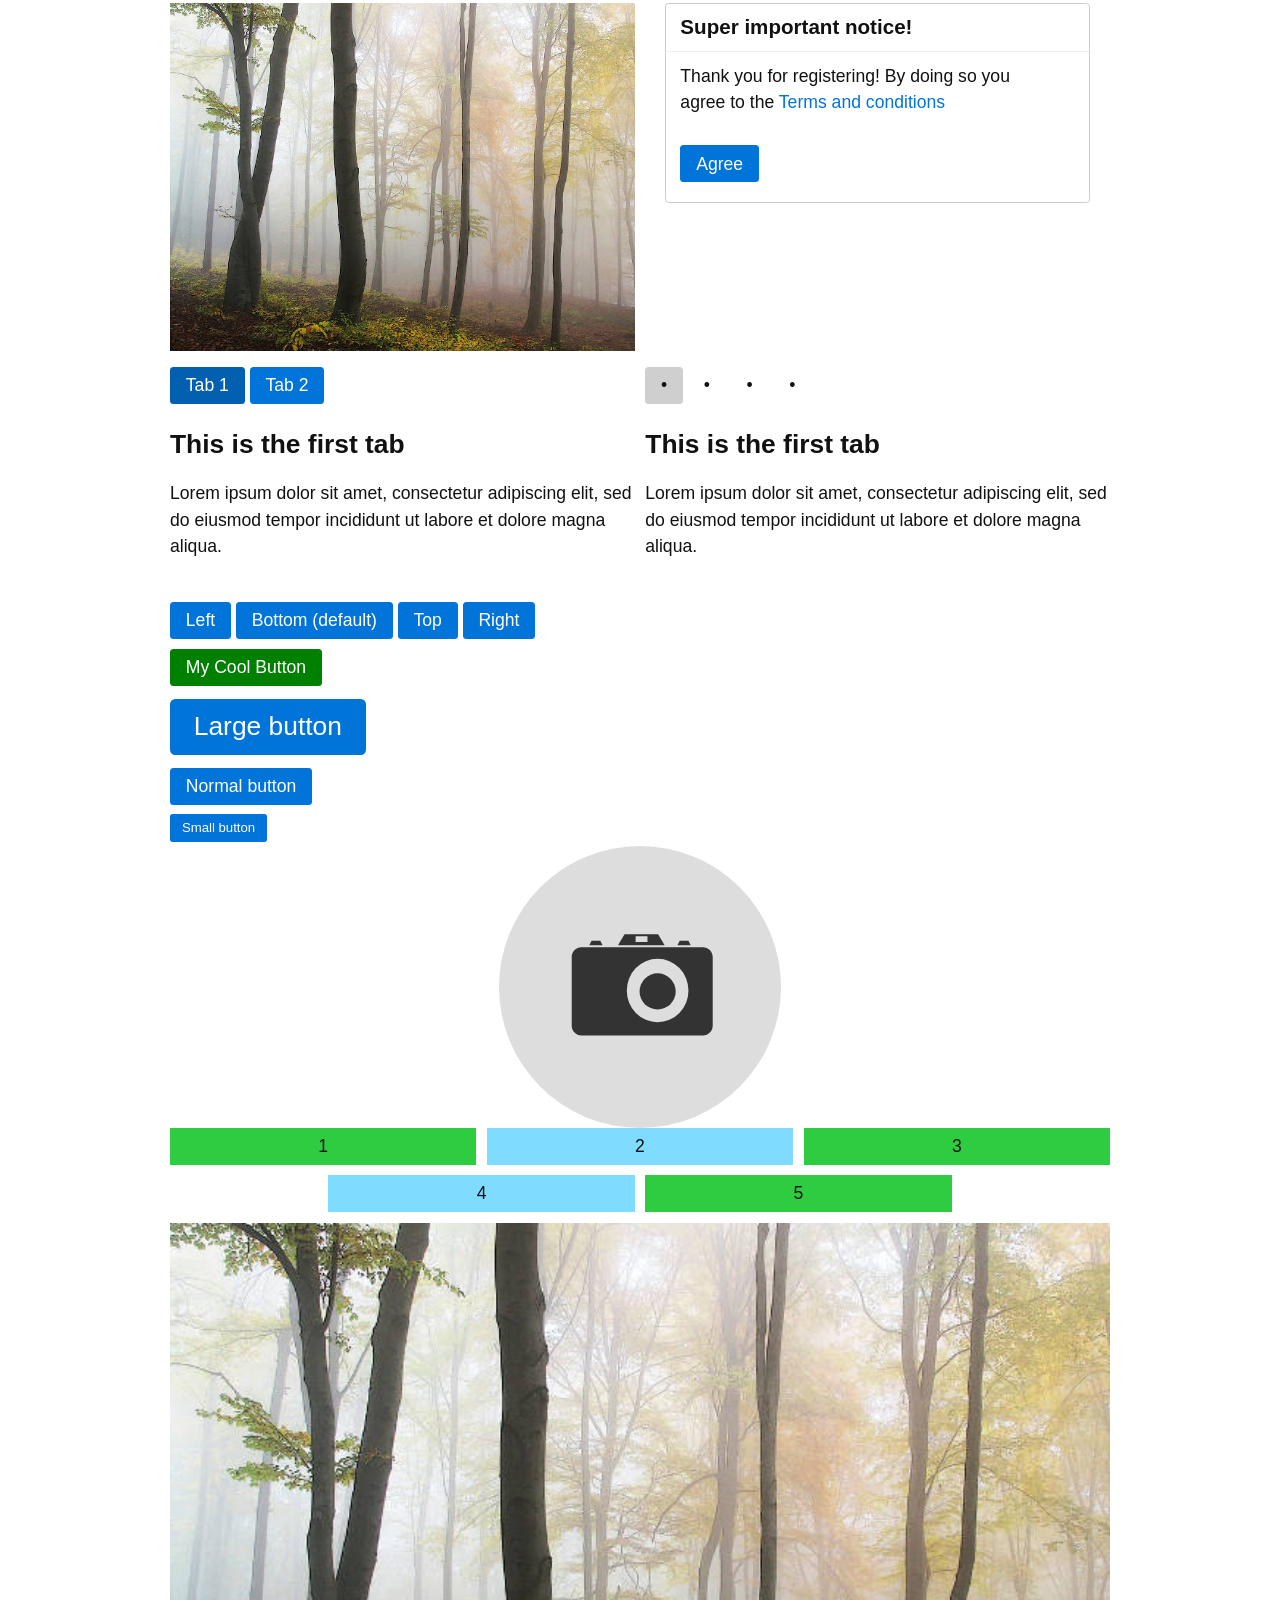
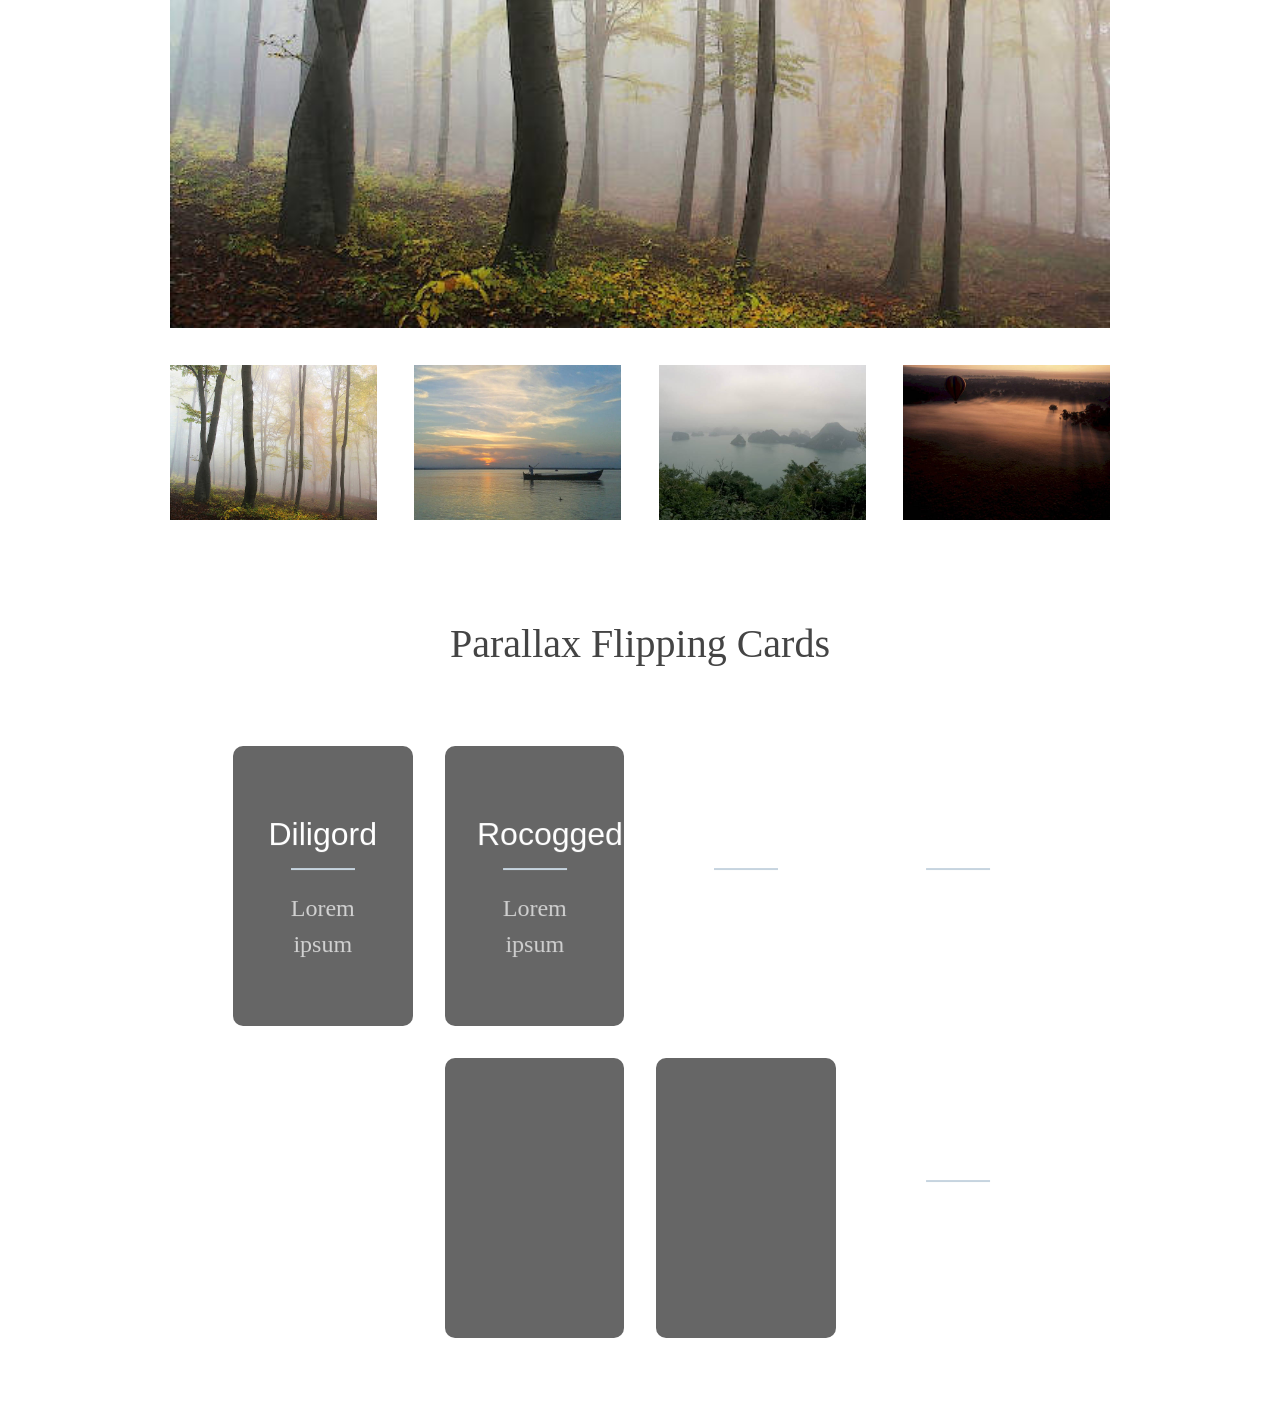
==== commit a9039192: "u" ====
--- a/demo.html
+++ b/demo.html
@@ -11,6 +11,7 @@
     <link rel="stylesheet" href="vendor/css/fontello.css">
     <link rel="stylesheet" media="bogus">
     <link rel="stylesheet" href="css/main.css">
+    <link rel="stylesheet" href="css/demo.css">
 
     <style>
         .intro {
@@ -117,17 +118,17 @@
                 mmmm
             </label>
             <div>
-                <input type="email" placeholder="Email to receive updates">
+                <input type="email" name="email" placeholder="Email to receive updates">
             </div>
 
         </div>
         <div class="form-group">
             <label for="">sdfsdf</label>
-            <input type="email" placeholder="Email">
+            <input type="email" placeholder="Email" name="username">
         </div>
         <div class="form-group">
             <label for="">bbb</label>
-            <input type="password" placeholder="Password">
+            <input type="password" placeholder="Password" name="password">
 
         </div>
 
@@ -135,7 +136,7 @@
 
             <label for="">12</label>
             <div for="">
-                <textarea placeholder="Textarea"></textarea>
+                <textarea placeholder="Textarea" name="remark"></textarea>
             </div>
 
         </div>
@@ -881,6 +882,134 @@
         </div>
     </div>
 
+
+<div class="wrapper">
+  <h1>Parallax Flipping Cards</h1>
+  <div class="cols">
+			<div class="col" ontouchstart="this.classList.toggle('hover');">
+				<div class="container">
+					<div class="front" style="background-image: url(https://unsplash.it/500/500/)">
+						<div class="inner">
+							<p>Diligord</p>
+              <span>Lorem ipsum</span>
+						</div>
+					</div>
+					<div class="back">
+						<div class="inner">
+						  <p>Lorem ipsum, dolor sit amet consectetur adipisicing elit. Alias cum repellat velit quae suscipit c.</p>
+						</div>
+					</div>
+				</div>
+			</div>
+			<div class="col" ontouchstart="this.classList.toggle('hover');">
+				<div class="container">
+					<div class="front" style="url(https://unsplash.it/511/511/)">
+						<div class="inner">
+							<p>Rocogged</p>
+              <span>Lorem ipsum</span>
+						</div>
+					</div>
+					<div class="back">
+						<div class="inner">
+							<p>Lorem ipsum, dolor sit amet consectetur adipisicing elit. Alias cum repellat velit quae suscipit c.</p>
+						</div>
+					</div>
+				</div>
+			</div>
+			<div class="col" ontouchstart="this.classList.toggle('hover');">
+				<div class="container">
+					<div class="front" style="background-image: url(https://unsplash.it/502/502/)">
+						<div class="inner">
+							<p>Strizzes</p>
+              <span>Lorem ipsum</span>
+						</div>
+					</div>
+					<div class="back">
+						<div class="inner">
+							<p>Lorem ipsum, dolor sit amet consectetur adipisicing elit. Alias cum repellat velit quae suscipit c.</p>
+						</div>
+					</div>
+				</div>
+			</div>
+			<div class="col" ontouchstart="this.classList.toggle('hover');">
+				<div class="container">
+					<div class="front" style="background-image: url(https://unsplash.it/503/503/)">
+						<div class="inner">
+							<p>Clossyo</p>
+              <span>Lorem ipsum</span>
+						</div>
+					</div>
+					<div class="back">
+						<div class="inner">
+							<p>Lorem ipsum, dolor sit amet consectetur adipisicing elit. Alias cum repellat velit quae suscipit c.</p>
+						</div>
+					</div>
+				</div>
+			</div>
+			<div class="col" ontouchstart="this.classList.toggle('hover');">
+				<div class="container">
+					<div class="front" style="background-image: url(https://unsplash.it/504/504/">
+						<div class="inner">
+							<p>Rendann</p>
+              <span>Lorem ipsum</span>
+						</div>
+					</div>
+					<div class="back">
+						<div class="inner">
+							<p>Lorem ipsum, dolor sit amet consectetur adipisicing elit. Alias cum repellat velit quae suscipit c.</p>
+						</div>
+					</div>
+				</div>
+			</div>
+			<div class="col" ontouchstart="this.classList.toggle('hover');">
+				<div class="container">
+					<div class="front" style="background-image: url(https://unsplash.it/505/505/)">
+						<div class="inner">
+							<p>Reflupper</p>
+              <span>Lorem ipsum</span>
+						</div>
+					</div>
+					<div class="back">
+						<div class="inner">
+							<p>Lorem ipsum, dolor sit amet consectetur adipisicing elit. Alias cum repellat velit quae suscipit c.</p>
+						</div>
+					</div>
+				</div>
+			</div>
+			<div class="col" ontouchstart="this.classList.toggle('hover');">
+				<div class="container">
+					<div class="front" style="background-image: url(https://unsplash.it/506/506/)">
+						<div class="inner">
+							<p>Acirassi</p>
+              <span>Lorem ipsum</span>
+						</div>
+					</div>
+					<div class="back">
+						<div class="inner">
+							<p>Lorem ipsum, dolor sit amet consectetur adipisicing elit. Alias cum repellat velit quae suscipit c.</p>
+						</div>
+					</div>
+				</div>
+			</div>
+			<div class="col" ontouchstart="this.classList.toggle('hover');">
+				<div class="container">
+					<div class="front" style="background-image: url(https://unsplash.it/508/508/)">
+						<div class="inner">
+							<p>Sohanidd</p>
+              <span>Lorem ipsum</span>
+						</div>
+					</div>
+					<div class="back">
+						<div class="inner">
+							<p>Lorem ipsum, dolor sit amet consectetur adipisicing elit. Alias cum repellat velit quae suscipit c.</p>
+						</div>
+					</div>
+				</div>
+			</div>
+		</div>
+ </div>
+
+
 </main>
 
 
--- a/css/demo.css
+++ b/css/demo.css
@@ -0,0 +1,190 @@
+*{
+  margin: 0;
+  padding: 0;
+  -webkit-box-sizing: border-box;
+          box-sizing: border-box;
+}
+
+h1{
+  font-size: 2.5rem;
+  font-family: 'Montserrat';
+  font-weight: normal;
+  color: #444;
+  text-align: center;
+  margin: 2rem 0;
+}
+
+.wrapper{
+  width: 90%;
+  margin: 0 auto;
+  max-width: 80rem;
+}
+
+.cols{
+  display: -webkit-box;
+  display: -ms-flexbox;
+  display: flex;
+  -ms-flex-wrap: wrap;
+      flex-wrap: wrap;
+  -webkit-box-pack: center;
+      -ms-flex-pack: center;
+          justify-content: center;
+}
+
+.col{
+  width: calc(25% - 2rem);
+  margin: 1rem;
+  cursor: pointer;
+}
+
+.container{
+  -webkit-transform-style: preserve-3d;
+          transform-style: preserve-3d;
+	-webkit-perspective: 1000px;
+	        perspective: 1000px;
+}
+
+.front,
+.back{
+  background-size: cover;
+	background-position: center;
+	-webkit-transition: -webkit-transform .7s cubic-bezier(0.4, 0.2, 0.2, 1);
+	transition: -webkit-transform .7s cubic-bezier(0.4, 0.2, 0.2, 1);
+	-o-transition: transform .7s cubic-bezier(0.4, 0.2, 0.2, 1);
+	transition: transform .7s cubic-bezier(0.4, 0.2, 0.2, 1);
+	transition: transform .7s cubic-bezier(0.4, 0.2, 0.2, 1), -webkit-transform .7s cubic-bezier(0.4, 0.2, 0.2, 1);
+	-webkit-backface-visibility: hidden;
+	        backface-visibility: hidden;
+	text-align: center;
+	min-height: 280px;
+	height: auto;
+	border-radius: 10px;
+	color: #fff;
+	font-size: 1.5rem;
+}
+
+.back{
+  background: #cedce7;
+  background: -webkit-linear-gradient(45deg,  #cedce7 0%,#596a72 100%);
+  background: -o-linear-gradient(45deg,  #cedce7 0%,#596a72 100%);
+  background: linear-gradient(45deg,  #cedce7 0%,#596a72 100%);
+}
+
+.front:after{
+	position: absolute;
+    top: 0;
+    left: 0;
+    z-index: 1;
+    width: 100%;
+    height: 100%;
+    content: '';
+    display: block;
+    opacity: .6;
+    background-color: #000;
+    -webkit-backface-visibility: hidden;
+            backface-visibility: hidden;
+    border-radius: 10px;
+}
+.container:hover .front,
+.container:hover .back{
+    -webkit-transition: -webkit-transform .7s cubic-bezier(0.4, 0.2, 0.2, 1);
+    transition: -webkit-transform .7s cubic-bezier(0.4, 0.2, 0.2, 1);
+    -o-transition: transform .7s cubic-bezier(0.4, 0.2, 0.2, 1);
+    transition: transform .7s cubic-bezier(0.4, 0.2, 0.2, 1);
+    transition: transform .7s cubic-bezier(0.4, 0.2, 0.2, 1), -webkit-transform .7s cubic-bezier(0.4, 0.2, 0.2, 1);
+}
+
+.back{
+    position: absolute;
+    top: 0;
+    left: 0;
+    width: 100%;
+}
+
+.inner{
+    -webkit-transform: translateY(-50%) translateZ(60px) scale(0.94);
+            transform: translateY(-50%) translateZ(60px) scale(0.94);
+    top: 50%;
+    position: absolute;
+    left: 0;
+    width: 100%;
+    padding: 2rem;
+    -webkit-box-sizing: border-box;
+            box-sizing: border-box;
+    outline: 1px solid transparent;
+    -webkit-perspective: inherit;
+            perspective: inherit;
+    z-index: 2;
+}
+
+.container .back{
+    -webkit-transform: rotateY(180deg);
+            transform: rotateY(180deg);
+    -webkit-transform-style: preserve-3d;
+            transform-style: preserve-3d;
+}
+
+.container .front{
+    -webkit-transform: rotateY(0deg);
+            transform: rotateY(0deg);
+    -webkit-transform-style: preserve-3d;
+            transform-style: preserve-3d;
+}
+
+.container:hover .back{
+  -webkit-transform: rotateY(0deg);
+          transform: rotateY(0deg);
+  -webkit-transform-style: preserve-3d;
+          transform-style: preserve-3d;
+}
+
+.container:hover .front{
+  -webkit-transform: rotateY(-180deg);
+          transform: rotateY(-180deg);
+  -webkit-transform-style: preserve-3d;
+          transform-style: preserve-3d;
+}
+
+.front .inner p{
+  font-size: 2rem;
+  margin-bottom: 2rem;
+  position: relative;
+}
+
+.front .inner p:after{
+  content: '';
+  width: 4rem;
+  height: 2px;
+  position: absolute;
+  background: #C6D4DF;
+  display: block;
+  left: 0;
+  right: 0;
+  margin: 0 auto;
+  bottom: -.75rem;
+}
+
+.front .inner span{
+  color: rgba(255,255,255,0.7);
+  font-family: 'Montserrat';
+  font-weight: 300;
+}
+
+@media screen and (max-width: 64rem){
+  .col{
+    width: calc(33.333333% - 2rem);
+  }
+}
+
+@media screen and (max-width: 48rem){
+  .col{
+    width: calc(50% - 2rem);
+  }
+}
+
+@media screen and (max-width: 32rem){
+  .col{
+    width: 100%;
+    margin: 0 0 2rem 0;
+  }
+}
